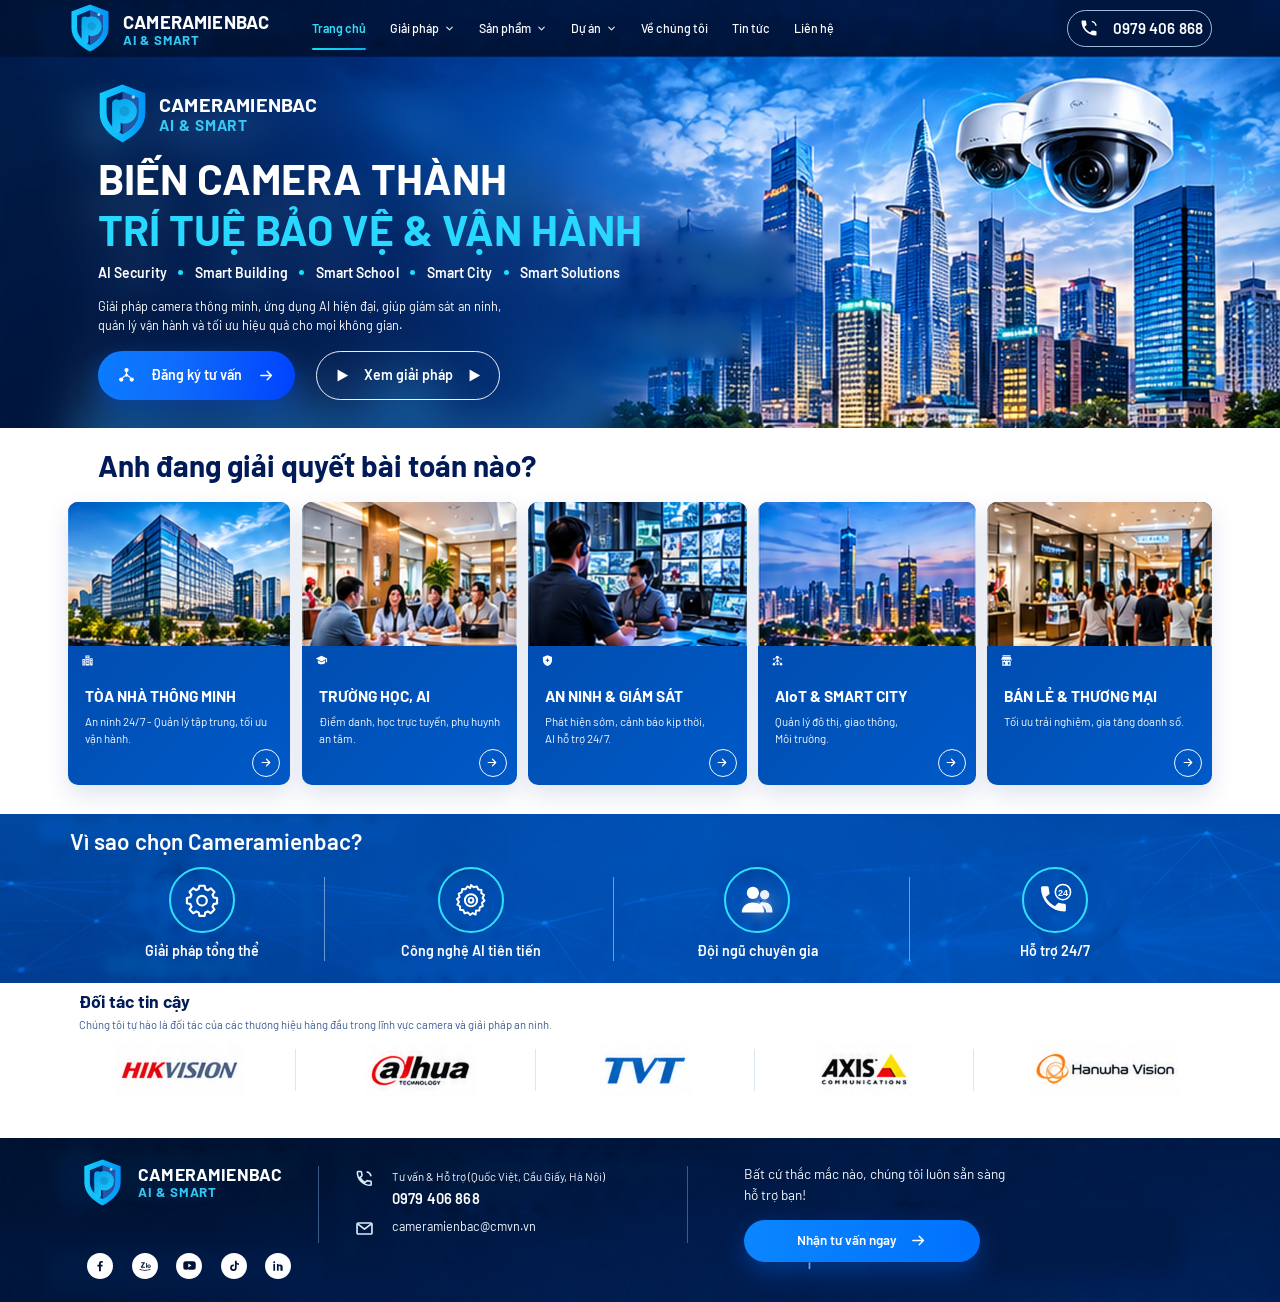
==== index.html @ 5a21b903 "init: website tinh cameramienbac + vercel cleanUrls - vercel.json: cleanUrls true, trailingSlash fal" ====
<!DOCTYPE html>
<html lang="vi">
<head>
<meta charset="utf-8">
<meta name="viewport" content="width=device-width, initial-scale=1">
<title>Cameramienbac — Biến camera thành trí tuệ bảo vệ &amp; vận hành</title>
<meta name="description" content="Giải pháp camera thông minh, ứng dụng AI hiện đại, giúp giám sát an ninh, quản lý vận hành và tối ưu hiệu quả cho mọi không gian.">
<link rel="preconnect" href="https://fonts.googleapis.com">
<link rel="preconnect" href="https://fonts.gstatic.com" crossorigin>
<link href="https://fonts.googleapis.com/css2?family=Barlow:wght@300;400;500;600;700&display=swap" rel="stylesheet">
<link rel="stylesheet" href="assets/css/style.css">
</head>
<body>

<div data-include="partials/header.html"></div>

<main>

  <!-- ===================================================== Hero ========= -->
  <section class="hero">
    <div class="container hero__inner">
      <div class="brand">
        <svg class="brand__mark" viewBox="0 0 48 58" fill="none" aria-hidden="true">
          <defs>
            <linearGradient id="bh-shell" x1="1.6" y1="29" x2="46.4" y2="29" gradientUnits="userSpaceOnUse">
              <stop stop-color="#18cbfd"/>
              <stop offset=".5" stop-color="#0ab5fb"/>
              <stop offset="1" stop-color="#0293f7"/>
            </linearGradient>
            <linearGradient id="bh-lens" x1="14" y1="14" x2="34" y2="49" gradientUnits="userSpaceOnUse">
              <stop stop-color="#07a4e8"/>
              <stop offset="1" stop-color="#20c9fe"/>
            </linearGradient>
          </defs>
          <path d="M24 .6 46.4 9v19.6c0 13-9.4 22-22.4 28.8C11 50.6 1.6 41.6 1.6 28.6V9L24 .6Z" fill="url(#bh-shell)"/>
          <path d="M24 7.6 39.6 13.9v14.7c0 9.4-6.6 16-15.6 20.8-9-4.8-15.6-11.4-15.6-20.8V13.9L24 7.6Z" fill="#00235f"/>
          <path d="M24 7.6 39.6 13.9v14.7c0 9.4-6.6 16-15.6 20.8V7.6Z" fill="#3c74ce" opacity=".62"/>
          <rect x="13.8" y="15" width="8.4" height="33.6" rx="4.2" fill="url(#bh-lens)"/>
          <circle cx="26" cy="26.8" r="12.1" fill="url(#bh-lens)"/>
          <circle cx="26" cy="26.8" r="5" fill="#0a2a66" opacity=".16"/>
          <circle cx="34.6" cy="12.8" r="1.7" fill="#bfe9ff" opacity=".85"/>
        </svg>
        <span class="brand__text">
          <span class="brand__name">CAMERAMIENBAC</span>
          <span class="brand__sub">AI &amp; SMART</span>
        </span>
      </div>

      <h1 class="hero__title">Biến camera thành<span>Trí tuệ bảo vệ &amp; vận hành</span></h1>

      <ul class="hero__tags">
        <li>AI Security</li>
        <li>Smart Building</li>
        <li>Smart School</li>
        <li>Smart City</li>
        <li>Smart Solutions</li>
      </ul>

      <p class="hero__lead">Giải pháp camera thông minh, ứng dụng AI hiện đại, giúp giám sát an ninh, quản lý vận hành và tối ưu hiệu quả cho mọi không gian.</p>

      <div class="hero__actions">
        <a class="btn btn--primary" href="lien-he.html">
          <svg width="19" height="19" viewBox="0 0 24 24" fill="currentColor" aria-hidden="true">
            <path d="M12 7.4v3.4m0 0-5.2 4M12 10.8l5.2 4" stroke="currentColor" stroke-width="1.7" fill="none" stroke-linecap="round"/>
            <circle cx="12" cy="4.4" r="3"/><circle cx="4.6" cy="17.8" r="3"/><circle cx="19.4" cy="17.8" r="3"/><circle cx="12" cy="11.6" r="2.1"/>
          </svg>
          Đăng ký tư vấn
          <svg width="17" height="17" viewBox="0 0 24 24" fill="none" stroke="currentColor" stroke-width="2" stroke-linecap="round" stroke-linejoin="round" aria-hidden="true"><path d="M4 12h15m-6-6 6 6-6 6"/></svg>
        </a>

        <a class="btn btn--ghost" href="giai-phap.html">
          <svg width="18" height="18" viewBox="0 0 24 24" fill="currentColor" aria-hidden="true"><path d="M5 3.4 20 12 5 20.6V3.4Z"/></svg>
          Xem giải pháp
          <svg width="12" height="12" viewBox="0 0 24 24" fill="currentColor" aria-hidden="true"><path d="M5 3.4 20 12 5 20.6V3.4Z"/></svg>
        </a>
      </div>
    </div>
  </section>

  <!-- ================================================== Problems ======== -->
  <section class="problems">
    <div class="container">
      <h2 class="section-title problems__title">Anh đang giải quyết bài toán nào?</h2>

      <div class="problems__grid">

        <article class="pcard">
          <div class="pcard__media"><img src="assets/images/card-1.jpg" alt="Tòa nhà văn phòng hiện đại bên sông" loading="lazy" width="561" height="432"></div>
          <div class="pcard__body">
            <svg class="pcard__icon" viewBox="0 0 24 24" fill="currentColor" fill-rule="evenodd" clip-rule="evenodd" aria-hidden="true">
              <path d="M2.6 9.4h4.5v12H2.6v-12Zm1.3 2.1v1.2h1.9v-1.2H3.9Zm0 3v1.2h1.9v-1.2H3.9Zm0 3v1.2h1.9v-1.2H3.9Z"/>
              <path d="M8.3 2.6h7.4v18.8H8.3V2.6Zm1.5 2.2v1.4h4.4V4.8H9.8Zm0 3.1v1.4h4.4V7.9H9.8Zm0 3.1v1.4h4.4V11H9.8Zm0 3.1v1.4h4.4v-1.4H9.8Zm0 3.1v1.4h4.4v-1.4H9.8Z"/>
              <path d="M16.9 7.8h4.5v13.6h-4.5V7.8Zm1.3 2.1v1.2h1.9V9.9h-1.9Zm0 3v1.2h1.9v-1.2h-1.9Zm0 3v1.2h1.9v-1.2h-1.9Z"/>
            </svg>
            <h3 class="pcard__title">TÒA NHÀ THÔNG MINH</h3>
            <p class="pcard__text">An ninh 24/7 - Quản lý tập trung, tối ưu vận hành.</p>
            <a class="pcard__go" href="toa-nha-thong-minh.html" aria-label="Xem tòa nhà thông minh">
              <svg width="13" height="13" viewBox="0 0 24 24" fill="none" stroke="currentColor" stroke-width="2.2" stroke-linecap="round" stroke-linejoin="round" aria-hidden="true"><path d="M4 12h14m-6-6 6 6-6 6"/></svg>
            </a>
          </div>
        </article>

        <article class="pcard">
          <div class="pcard__media"><img src="assets/images/card-2.jpg" alt="Không gian học tập với học viên và giảng viên" loading="lazy" width="543" height="432"></div>
          <div class="pcard__body">
            <svg class="pcard__icon" viewBox="0 0 24 24" fill="currentColor" aria-hidden="true">
              <path d="M12 3 1.6 8.4 12 13.8l8.4-4.36v5.66h1.9V8.4L12 3Z"/>
              <path d="M5.2 11.7v3.9c0 1.9 3.05 3.4 6.8 3.4s6.8-1.5 6.8-3.4v-3.9L12 15.3l-6.8-3.6Z"/>
            </svg>
            <h3 class="pcard__title">TRƯỜNG HỌC, AI</h3>
            <p class="pcard__text">Điểm danh, học trực tuyến, phụ huynh an tâm.</p>
            <a class="pcard__go" href="truong-hoc-ai.html" aria-label="Xem trường học AI">
              <svg width="13" height="13" viewBox="0 0 24 24" fill="none" stroke="currentColor" stroke-width="2.2" stroke-linecap="round" stroke-linejoin="round" aria-hidden="true"><path d="M4 12h14m-6-6 6 6-6 6"/></svg>
            </a>
          </div>
        </article>

        <article class="pcard">
          <div class="pcard__media"><img src="assets/images/card-3.jpg" alt="Nhân viên vận hành trung tâm giám sát" loading="lazy" width="552" height="432"></div>
          <div class="pcard__body">
            <svg class="pcard__icon" viewBox="0 0 24 24" fill="currentColor" aria-hidden="true">
              <path d="M12 2.2 3.6 5.6v6c0 5.1 3.6 9.6 8.4 10.7 4.8-1.1 8.4-5.6 8.4-10.7v-6L12 2.2Zm.95 5.9v2.35h2.35v1.9h-2.35v2.35h-1.9v-2.35H8.7v-1.9h2.35V8.1h1.9Z"/>
            </svg>
            <h3 class="pcard__title">AN NINH &amp; GIÁM SÁT</h3>
            <p class="pcard__text">Phát hiện sớm, cảnh báo kịp thời, AI hỗ trợ 24/7.</p>
            <a class="pcard__go" href="giai-phap.html" aria-label="Xem an ninh và giám sát">
              <svg width="13" height="13" viewBox="0 0 24 24" fill="none" stroke="currentColor" stroke-width="2.2" stroke-linecap="round" stroke-linejoin="round" aria-hidden="true"><path d="M4 12h14m-6-6 6 6-6 6"/></svg>
            </a>
          </div>
        </article>

        <article class="pcard">
          <div class="pcard__media"><img src="assets/images/card-4.jpg" alt="Đô thị hiện đại về đêm" loading="lazy" width="549" height="432"></div>
          <div class="pcard__body">
            <svg class="pcard__icon" viewBox="0 0 24 24" fill="currentColor" aria-hidden="true">
              <path d="M11.6 8.6v2.2M10.4 13.4 6.6 16.7M13.6 13.4l3.8 3.3M11.9 14.5v2.2M9.1 7.1 6.2 8.8M14.7 6.6l2.6 1.6" stroke="currentColor" stroke-width="1.15" stroke-linecap="round"/>
              <circle cx="11.7" cy="5.9" r="2.9"/>
              <circle cx="12" cy="12.2" r="2.2"/>
              <circle cx="5.5" cy="18.7" r="2.4"/>
              <circle cx="12" cy="18.7" r="2"/>
              <circle cx="18.5" cy="18.7" r="2.4"/>
              <circle cx="5.2" cy="9.5" r="1.45"/>
              <circle cx="18.7" cy="9.1" r="1.45"/>
            </svg>
            <h3 class="pcard__title">AIoT &amp; SMART CITY</h3>
            <p class="pcard__text">Quản lý đô thị, giao thông, Môi trường.</p>
            <a class="pcard__go" href="giai-phap.html" aria-label="Xem AIoT và Smart City">
              <svg width="13" height="13" viewBox="0 0 24 24" fill="none" stroke="currentColor" stroke-width="2.2" stroke-linecap="round" stroke-linejoin="round" aria-hidden="true"><path d="M4 12h14m-6-6 6 6-6 6"/></svg>
            </a>
          </div>
        </article>

        <article class="pcard">
          <div class="pcard__media"><img src="assets/images/card-5.jpg" alt="Khách hàng mua sắm trong trung tâm thương mại" loading="lazy" width="567" height="432"></div>
          <div class="pcard__body">
            <svg class="pcard__icon" viewBox="0 0 24 24" fill="currentColor" fill-rule="evenodd" clip-rule="evenodd" aria-hidden="true">
              <path d="M4.6 2.4h14.8v1.9H4.6V2.4Z"/>
              <path d="M4.4 5.1h15.2l2.2 5.3H2.2l2.2-5.3Zm.5 5.9a1.35 1.35 0 0 0 2.7 0h1.6a1.35 1.35 0 0 0 2.7 0h1.6a1.35 1.35 0 0 0 2.7 0h1.6a1.35 1.35 0 0 0 2.7 0h.7v1.3H4.2V11h.7Z"/>
              <path d="M4.3 13.1h15.4v8.5H4.3v-8.5Zm2 2v4.4h3.3v-4.4H6.3Zm8.1 0v4.4h3.3v-4.4h-3.3Z"/>
            </svg>
            <h3 class="pcard__title">BÁN LẺ &amp; THƯƠNG MẠI</h3>
            <p class="pcard__text">Tối ưu trải nghiệm, gia tăng doanh số.</p>
            <a class="pcard__go" href="giai-phap.html" aria-label="Xem bán lẻ và thương mại">
              <svg width="13" height="13" viewBox="0 0 24 24" fill="none" stroke="currentColor" stroke-width="2.2" stroke-linecap="round" stroke-linejoin="round" aria-hidden="true"><path d="M4 12h14m-6-6 6 6-6 6"/></svg>
            </a>
          </div>
        </article>

      </div>
    </div>
  </section>

  <!-- ===================================================== Why us ======= -->
  <section class="whyus">
    <div class="container whyus__inner">
      <h2 class="whyus__title">Vì sao chọn Cameramienbac?</h2>

      <div class="whyus__grid">
        <div class="whyus__item">
          <span class="whyus__ring">
            <svg viewBox="0 0 24 24" fill="none" stroke="currentColor" stroke-width="1.5" stroke-linejoin="round" aria-hidden="true">
              <path d="M10.15 1.9h3.7l.5 2.45c.63.2 1.22.45 1.77.77l2.08-1.38 2.61 2.61-1.38 2.08c.32.55.57 1.14.77 1.77l2.45.5v3.7l-2.45.5c-.2.63-.45 1.22-.77 1.77l1.38 2.08-2.61 2.61-2.08-1.38c-.55.32-1.14.57-1.77.77l-.5 2.45h-3.7l-.5-2.45a7.9 7.9 0 0 1-1.77-.77l-2.08 1.38-2.61-2.61 1.38-2.08a7.9 7.9 0 0 1-.77-1.77L1.35 14.3v-3.7l2.45-.5c.2-.63.45-1.22.77-1.77L3.19 6.25 5.8 3.64l2.08 1.38c.55-.32 1.14-.57 1.77-.77l.5-2.35Z"/>
              <circle cx="12" cy="12.45" r="3.4"/>
            </svg>
          </span>
          <span class="whyus__label">Giải pháp tổng thể</span>
        </div>

        <div class="whyus__item">
          <span class="whyus__ring">
            <svg viewBox="0 0 24 24" fill="none" stroke="currentColor" stroke-width="1.4" stroke-linejoin="round" aria-hidden="true">
              <path d="M12 1.5 13.9 3l2.25-.6.95 2.15 2.3.35-.1 2.33 1.95 1.27-1.1 2.05 1.35 1.9-1.75 1.55.6 2.25-2.15.95-.35 2.3-2.33-.1L15.25 22.3 13.2 21.2l-1.9 1.35-1.55-1.75-2.25.6-.95-2.15-2.3-.35.1-2.33L2.4 15.3l1.1-2.05L2.15 11.35 3.9 9.8l-.6-2.25 2.15-.95.35-2.3 2.33.1L9.4 2.45l2.05 1.1L12 1.5Z"/>
              <circle cx="12" cy="12.2" r="4.3"/>
              <circle cx="12" cy="12.2" r="1.7"/>
            </svg>
          </span>
          <span class="whyus__label">Công nghệ AI tiên tiến</span>
        </div>

        <div class="whyus__item">
          <span class="whyus__ring">
            <svg viewBox="0 0 24 24" fill="currentColor" aria-hidden="true">
              <circle cx="9.1" cy="7" r="4.3"/>
              <path d="M1.2 20.8c0-4.3 3.5-7.1 7.9-7.1s7.9 2.8 7.9 7.1H1.2Z"/>
              <circle cx="17.4" cy="8.3" r="3.3" opacity=".9"/>
              <path d="M14.2 14.4c1-.5 2.1-.7 3.2-.7 3.4 0 5.6 2.3 5.6 7.1h-4.5c0-2.6-1.7-4.9-4.3-6.4Z" opacity=".9"/>
            </svg>
          </span>
          <span class="whyus__label">Đội ngũ chuyên gia</span>
        </div>

        <div class="whyus__item">
          <span class="whyus__ring">
            <svg viewBox="0 0 24 24" fill="none" aria-hidden="true">
              <path d="M5.4 9.9a15.1 15.1 0 0 0 6.5 6.5l2.1-2.1a1.1 1.1 0 0 1 1.1-.26c1.1.37 2.3.56 3.5.56a1.1 1.1 0 0 1 1.1 1.1v3.3a1.1 1.1 0 0 1-1.1 1.1A16.6 16.6 0 0 1 2.1 3.4 1.1 1.1 0 0 1 3.2 2.3h3.3a1.1 1.1 0 0 1 1.1 1.1c0 1.2.2 2.4.56 3.5a1.1 1.1 0 0 1-.26 1.1l-2.5 1.9Z" fill="currentColor"/>
              <circle cx="17.6" cy="6.4" r="5.4" fill="#0150b3" stroke="currentColor" stroke-width="1.1"/>
              <text x="17.6" y="8.9" text-anchor="middle" font-family="Poppins, sans-serif" font-size="6.4" font-weight="600" fill="#fff">24</text>
            </svg>
          </span>
          <span class="whyus__label">Hỗ trợ 24/7</span>
        </div>
      </div>
    </div>
  </section>


  <!-- =================================================== Partners ======= -->
  <section class="partners">
    <div class="container partners__inner">
      <h2 class="partners__title">Đối tác tin cậy</h2>
      <p class="partners__lead">Chúng tôi tự hào là đối tác của các thương hiệu hàng đầu trong lĩnh vực camera và giải pháp an ninh.</p>

      <div class="partners__list">
        <div class="partners__item"><img src="assets/images/partner-hikvision.png" alt="Hikvision" loading="lazy"></div>
        <div class="partners__item"><img src="assets/images/partner-dahua.png" alt="Dahua Technology" loading="lazy"></div>
        <div class="partners__item"><img src="assets/images/partner-tvt.png" alt="TVT" loading="lazy"></div>
        <div class="partners__item"><img src="assets/images/partner-axis.png" alt="Axis Communications" loading="lazy"></div>
        <div class="partners__item"><img src="assets/images/partner-hanwha.png" alt="Hanwha Vision" loading="lazy"></div>
      </div>
    </div>
  </section>

</main>

<div data-include="partials/footer.html"></div>

<script src="assets/js/main.js"></script>
</body>
</html>
---- assets/css/style.css ----
/* ==========================================================================
   Cameramienbac — AI & SMART
   Static clone of assets/design/trang-chu.png
   Reference viewport: 1024px (content container = 968px)
   ========================================================================== */

/* --------------------------------------------------------------------------
   1. Tokens
   -------------------------------------------------------------------------- */
:root {
  /* Brand blues */
  --navy-950: #00102f;
  --navy-900: #001336;
  --navy-850: #001741;
  --navy-800: #001b4a;
  --blue-800: #0043a0;
  --blue-700: #0147a8;
  --blue-600: #0057c2;
  --blue-500: #0072f5;
  --blue-400: #1e8bff;
  --cyan-400: #29d8ff;
  --cyan-300: #4ae6ff;

  /* Ink */
  --ink-title: #011b58;
  --ink-body: #16356f;
  --ink-muted: #4a6491;
  --ink-invert: #ffffff;

  /* Surfaces */
  --surface: #ffffff;
  --surface-tint: #f8fbfe;

  /* Layout */
  --container: 1200px;
  --gutter: 28px;

  /* Type */
  --font-display: "Barlow", system-ui, -apple-system, "Segoe UI", sans-serif;
  --font-ui: "Barlow", system-ui, -apple-system, "Segoe UI", sans-serif;

  --radius-card: 10px;
  --radius-pill: 999px;
}

/* --------------------------------------------------------------------------
   2. Base
   -------------------------------------------------------------------------- */
*,
*::before,
*::after { box-sizing: border-box; }

html { -webkit-text-size-adjust: 100%; }

body {
  margin: 0;
  background: var(--surface);
  color: var(--ink-body);
  font-family: var(--font-ui);
  font-size: 13px;
  line-height: 1.45;
  -webkit-font-smoothing: antialiased;
  -moz-osx-font-smoothing: grayscale;
}

img { max-width: 100%; display: block; }

/* safety net: an inline icon without an explicit size never blows up */
svg { flex: none; }
svg:not([width]) { width: 1em; height: 1em; }

a { color: inherit; text-decoration: none; }

button { font: inherit; color: inherit; background: none; border: 0; cursor: pointer; }

h1, h2, h3, p, figure { margin: 0; }

ul { margin: 0; padding: 0; list-style: none; }

:focus-visible {
  outline: 2px solid var(--cyan-400);
  outline-offset: 3px;
}

.container {
  width: 100%;
  max-width: var(--container);
  margin-inline: auto;
  padding-inline: var(--gutter);
}

.sr-only {
  position: absolute;
  width: 1px; height: 1px;
  padding: 0; margin: -1px;
  overflow: hidden; clip: rect(0 0 0 0);
  white-space: nowrap; border: 0;
}

/* Display type helper */
.display {
  font-family: var(--font-display);
  font-weight: 700;
  letter-spacing: 0;
}

/* --------------------------------------------------------------------------
   3. Brand lockup (shared: header / hero / footer)
   -------------------------------------------------------------------------- */
.brand {
  display: inline-flex;
  align-items: center;
  gap: 13px;
  line-height: 1;
}

.brand__mark {
  display: block;
  width: 39px;
  height: 47px;
  flex: none;
}

.brand__text {
  display: flex;
  flex-direction: column;
  gap: 2px;
}

.brand__name {
  font-family: var(--font-display);
  font-weight: 700;
  font-size: 18.4px;
  line-height: 1;
  letter-spacing: .01em;
  color: #fff;
}

.brand__sub {
  font-family: var(--font-display);
  font-weight: 700;
  font-size: 13.2px;
  line-height: 1;
  letter-spacing: .06em;
  color: #35c8f2;
}

/* --------------------------------------------------------------------------
   4. Header
   -------------------------------------------------------------------------- */
.site-header {
  position: relative;
  z-index: 60;
  background: #001338 url("../images/header-bg.jpg") center / cover no-repeat;
}

.header__inner {
  display: flex;
  align-items: center;
  height: 56px;
  padding-left: calc(var(--gutter) + 2px);
}

.header__brand .brand__mark { width: 40px; height: 48px; }
.header__brand .brand__text { position: relative; top: 2px; }

.main-nav {
  display: flex;
  align-items: center;
  gap: 24px;
  margin-left: 43px;
}

.nav-link {
  position: relative;
  display: inline-flex;
  align-items: center;
  gap: 5px;
  padding: 20px 0 19px;
  font-size: 12.4px;
  font-weight: 500;
  color: #fdfdfe;
  white-space: nowrap;
  transition: color .18s ease;
}

.nav-link svg { flex: none; opacity: .9; }

.nav-link::after {
  content: "";
  position: absolute;
  left: 0; right: 0; bottom: 7px;
  height: 2px;
  border-radius: 2px;
  background: linear-gradient(90deg, #0fe0fb, #06b4ea);
  opacity: 0;
  transition: opacity .18s ease;
}

.nav-link:hover { color: var(--cyan-300); }

.nav-link.is-active {
  color: #35dcf7;
  font-weight: 600;
}

.nav-link.is-active::after { opacity: 1; }

.has-sub > .nav-link svg { transition: transform .2s ease; }
.has-sub:hover > .nav-link svg { transform: rotate(180deg); }

.header__phone {
  display: inline-flex;
  align-items: center;
  gap: 14px;
  flex: none;
  height: 37px;
  margin-left: auto;
  white-space: nowrap;
  padding: 0 8px 0 11px;
  border: 1.3px solid rgba(196, 228, 255, .8);
  border-radius: var(--radius-pill);
  font-size: 15.2px;
  font-weight: 600;
  letter-spacing: .01em;
  color: #fff;
  transition: background-color .2s ease, border-color .2s ease;
}

.header__phone:hover {
  background: rgba(46, 130, 224, .22);
  border-color: rgba(120, 200, 245, .9);
}

/* dropdown ------------------------------------------------------------- */
.nav-group { position: relative; }

.nav-group__menu {
  position: absolute;
  top: 100%;
  left: -14px;
  min-width: 216px;
  padding: 8px 0;
  margin: 0;
  background: #fff;
  border-radius: 8px;
  box-shadow: 0 18px 40px rgba(0, 24, 70, .22);
  opacity: 0;
  visibility: hidden;
  transform: translateY(6px);
  transition: opacity .18s ease, transform .18s ease, visibility .18s;
}

.nav-group:hover .nav-group__menu,
.nav-group:focus-within .nav-group__menu {
  opacity: 1;
  visibility: visible;
  transform: translateY(0);
}

.nav-group__menu a {
  display: block;
  padding: 9px 18px;
  font-size: 13px;
  color: var(--ink-body);
}

.nav-group__menu a:hover { background: #eef5fd; color: var(--blue-600); }

.nav-toggle { display: none; }

/* --------------------------------------------------------------------------
   5. Hero
   -------------------------------------------------------------------------- */
.hero {
  position: relative;
  min-height: 372px;
  background: #001741 url("../images/hero-bg.jpg") center top / cover no-repeat;
  overflow: hidden;
}

.hero__inner {
  position: relative;
  padding: 28px 0 0 calc(var(--gutter) + 30px);
  min-height: 372px;
}

.hero .brand__mark { width: 49px; height: 59px; }
.hero .brand__name { font-size: 19.8px; }
.hero .brand__sub  { font-size: 15.5px; }
.hero .brand { gap: 12px; }

.hero__title {
  margin-top: 5px;
  font-family: var(--font-display);
  font-weight: 700;
  font-size: 42.6px;
  line-height: 51px;
  letter-spacing: 0;
  color: #fff;
  text-transform: uppercase;
}

.hero__title span {
  display: block;
  color: var(--cyan-400);
}

.hero__tags {
  display: flex;
  align-items: center;
  gap: 11.5px;
  margin-top: 8px;
  font-size: 14px;
  font-weight: 600;
  letter-spacing: .005em;
  color: #fff;
}

.hero__tags li { display: flex; align-items: center; gap: 11.5px; }

.hero__tags li + li::before {
  content: "";
  width: 5px; height: 5px;
  border-radius: 50%;
  background: #17e0ff;
  flex: none;
}

.hero__lead {
  max-width: 412px;
  margin-top: 14px;
  font-size: 12.6px;
  font-weight: 400;
  line-height: 19px;
  color: #fff;
}

.hero__actions {
  display: flex;
  align-items: center;
  gap: 21px;
  margin-top: 15.4px;
}

/* --------------------------------------------------------------------------
   6. Buttons
   -------------------------------------------------------------------------- */
.btn {
  display: inline-flex;
  align-items: center;
  justify-content: center;
  gap: 16px;
  height: 49px;
  padding: 0 22px;
  border-radius: var(--radius-pill);
  font-size: 14.2px;
  font-weight: 600;
  white-space: nowrap;
  transition: transform .18s ease, box-shadow .18s ease, background-color .18s ease;
}

.btn svg { flex: none; width: 17px; height: 17px; }

.hero__actions .btn--primary { width: 197px; }
.hero__actions .btn--ghost   { width: 184px; gap: 13px; }

.btn--primary {
  background: linear-gradient(97deg, #0b7cff 0%, #0f6cfb 40%, #0043fe 100%);
  color: #fff;
  box-shadow: 0 8px 22px rgba(0, 78, 220, .38);
}

.btn--primary:hover { transform: translateY(-2px); box-shadow: 0 12px 28px rgba(0, 78, 220, .48); }

.btn--ghost {
  border: 1.5px solid rgba(255, 255, 255, .92);
  color: #fff;
}

.btn--ghost:hover { background: rgba(255, 255, 255, .12); }

.btn--solid {
  background: linear-gradient(97deg, #0b86ff 0%, #0070fd 100%);
  color: #fff;
  box-shadow: 0 10px 24px rgba(0, 92, 224, .42);
}

.btn--solid:hover { transform: translateY(-2px); }

/* --------------------------------------------------------------------------
   7. Problems ("Anh đang giải quyết bài toán nào?")
   -------------------------------------------------------------------------- */
.problems { padding: 21px 0 29px; background: var(--surface); }

.section-title {
  font-family: var(--font-ui);
  font-weight: 700;
  font-size: 29.6px;
  line-height: 1.1;
  letter-spacing: 0;
  color: var(--ink-title);
}

.problems__title { padding-left: 30px; }

.problems__grid {
  display: grid;
  grid-template-columns: 187fr 181fr 184fr 183fr 189fr;
  gap: 11.5px;
  margin-top: 20.4px;
}

.pcard {
  display: flex;
  flex-direction: column;
  height: 283px;
  border-radius: var(--radius-card);
  overflow: hidden;
  background: linear-gradient(134deg, #0049ad 0%, #0052b8 55%, #005ac9 100%);
  box-shadow: 0 10px 24px rgba(0, 46, 120, .13);
  transition: transform .22s ease, box-shadow .22s ease;
}

.pcard:hover {
  transform: translateY(-4px);
  box-shadow: 0 18px 34px rgba(0, 46, 120, .24);
}

.pcard__media {
  height: 144px;
  flex: none;
  overflow: hidden;
}

.pcard__media img {
  width: 100%;
  height: 100%;
  object-fit: cover;
}

.pcard__body {
  position: relative;
  flex: 1;
  padding: 42px 10px 0 17px;
  color: #fff;
}

.pcard__icon {
  position: absolute;
  left: 13px;
  top: 8px;
  width: 30px;
  height: 30px;
}

.pcard__title {
  margin-top: 0;
  font-family: var(--font-display);
  font-weight: 700;
  font-size: 15.5px;
  line-height: 1;
  letter-spacing: 0;
  white-space: nowrap;
  color: #fff;
}

.pcard__text {
  margin-top: 10px;
  font-size: 11.5px;
  font-weight: 400;
  line-height: 17px;
  color: #f2f8ff;
}

.pcard:nth-child(3) .pcard__text { width: 166px; }
.pcard:nth-child(4) .pcard__text { width: 140px; }

.pcard__go {
  position: absolute;
  right: 10px;
  bottom: 8px;
  display: inline-flex;
  align-items: center;
  justify-content: center;
  width: 28px; height: 28px;
  border: 1.4px solid rgba(255, 255, 255, .95);
  border-radius: 50%;
  color: #fff;
  transition: background-color .2s ease, transform .2s ease;
}

.pcard__go:hover { background: rgba(255, 255, 255, .18); transform: translateX(2px); }

/* --------------------------------------------------------------------------
   8. Why us
   -------------------------------------------------------------------------- */
.whyus {
  height: 169px;
  background: #0150b3 url("../images/whyus-bg.jpg") center / cover no-repeat;
}

.whyus__inner { padding-left: calc(var(--gutter) + 2px); }

.whyus__title {
  padding-top: 16.2px;
  font-size: 22.5px;
  font-weight: 600;
  line-height: 1;
  color: #fff;
}

.whyus__grid {
  display: grid;
  grid-template-columns: 22.37% 25.31% 25.83% 26.49%;
  margin-top: 14.5px;
  margin-left: -2px;
}

.whyus__item {
  display: flex;
  flex-direction: column;
  align-items: center;
  gap: 8px;
  position: relative;
}

.whyus__item + .whyus__item::before {
  content: "";
  position: absolute;
  left: 0;
  top: 10px;
  height: 84px;
  border-left: 1px solid rgba(190, 222, 250, .55);
}

.whyus__item:nth-child(1) { --nudge: 6px; }
.whyus__item:nth-child(2) { --nudge: 2px; }
.whyus__item:nth-child(3) { --nudge: -4px; }
.whyus__item:nth-child(4) { --nudge: -5px; }

.whyus__ring,
.whyus__label { position: relative; left: var(--nudge, 0); }

.whyus__ring {
  display: inline-flex;
  align-items: center;
  justify-content: center;
  width: 66px; height: 66px;
  border: 2px solid #2fe0ff;
  border-radius: 50%;
  color: #fff;
}

.whyus__ring svg { width: 34px; height: 34px; }

.whyus__label {
  font-size: 14.2px;
  font-weight: 600;
  color: #fff;
  text-align: center;
}

/* --------------------------------------------------------------------------
   9. Solution panel
   -------------------------------------------------------------------------- */
.solution { background: var(--surface); }

.solution__panel {
  position: relative;
  height: 234px;
  margin-right: max(var(--gutter), calc((100vw - var(--container)) / 2));
  overflow: hidden;
  background: #f7fafd url("../images/solution-panel.jpg") right top / auto 100% no-repeat;
}

.solution__content {
  position: relative;
  z-index: 2;
  width: 100%;
  max-width: var(--container);
  margin-inline: auto;
  padding: 34.6px var(--gutter) 0 calc(var(--gutter) + 12px);
}

.solution__title {
  font-size: 22.9px;
  font-weight: 700;
  line-height: 1;
  color: var(--ink-title);
}

.solution__text {
  max-width: 424px;
  margin-top: 17px;
  font-size: 13.4px;
  font-weight: 400;
  line-height: 21.5px;
  color: #17376f;
}

.solution__content .btn {
  width: 178px;
  height: 42px;
  margin-top: 17px;
  padding: 0;
  gap: 13px;
  font-size: 13.4px;
}

/* --------------------------------------------------------------------------
   10. Partners
   -------------------------------------------------------------------------- */
.partners { padding: 10.2px 0 47px; background: var(--surface); }

.partners__inner { padding-left: calc(var(--gutter) + 11px); }

.partners__title {
  font-size: 17.6px;
  font-weight: 700;
  line-height: 1;
  color: var(--ink-title);
}

.partners__lead {
  margin-top: 6px;
  font-size: 11.3px;
  font-weight: 400;
  color: #3f5f92;
}

.partners__list {
  display: grid;
  grid-template-columns: 182.5fr 203fr 185fr 185fr 201.5fr;
  align-items: center;
  margin-top: 16px;
}

.partners__item {
  position: relative;
  display: flex;
  align-items: center;
  justify-content: center;
  height: 42px;
}

.partners__item + .partners__item::before {
  content: "";
  position: absolute;
  left: 0;
  top: 0;
  height: 42px;
  border-left: 1px solid #dde6f1;
}

.partners__item img {
  height: auto;
  object-fit: contain;
  filter: saturate(1);
  transition: transform .2s ease;
}

.partners__item:hover img { transform: scale(1.05); }

.partners__item:nth-child(1) img { width: 128px; margin-left: -16px; }
.partners__item:nth-child(2) img { width: 111px; margin-left: 10px; }
.partners__item:nth-child(3) img { width: 92px;  }
.partners__item:nth-child(4) img { width: 97px;  }
.partners__item:nth-child(5) img { width: 149px; margin-left: 24px; }

/* --------------------------------------------------------------------------
   11. Footer
   -------------------------------------------------------------------------- */
.site-footer {
  background: #001338 url("../images/footer-bg.jpg") center / cover no-repeat;
  color: #fff;
}

.footer__inner {
  display: grid;
  grid-template-columns: 235px 369px 1fr;
  min-height: 164px;
  padding-left: calc(var(--gutter) + 15px);
}

.footer__col { position: relative; padding-top: 26px; }

.footer__col + .footer__col::before {
  content: "";
  position: absolute;
  left: 0;
  top: 28px;
  height: 77px;
  border-left: 1px solid rgba(120, 175, 225, .45);
}

.footer__col--contact { padding-left: 37px; padding-top: 28.5px; }
.footer__col--cta { padding-left: 57px; }

.site-footer .brand { gap: 16px; margin-top: -5px; }
.site-footer .brand__mark { width: 39px; height: 47px; }
.site-footer .brand__name { font-size: 17.5px; }
.site-footer .brand__sub  { font-size: 13.4px; }

.footer__social {
  display: flex;
  gap: 18.5px;
  margin-top: 42px;
  padding-left: 4px;
}

.footer__social a {
  display: inline-flex;
  align-items: center;
  justify-content: center;
  width: 26px; height: 26px;
  border-radius: 50%;
  background: #fff;
  color: #001336;
  transition: transform .2s ease, background-color .2s ease;
}

.footer__social a:hover { transform: translateY(-2px); background: var(--cyan-300); }

.footer__row {
  display: flex;
  gap: 18px;
  margin-bottom: 7.5px;
}

.footer__row svg { flex: none; margin-top: 2px; color: #dbe9fa; }

.footer__label {
  font-size: 11.5px;
  font-weight: 400;
  line-height: 1.35;
  color: #f2f7fd;
}

.footer__phone {
  display: block;
  margin-top: 2.5px;
  font-size: 14.7px;
  font-weight: 600;
  letter-spacing: .01em;
  color: #fff;
}

.footer__mail {
  font-size: 12.5px;
  font-weight: 400;
  color: #f4f9fe;
}

.footer__mail:hover { color: var(--cyan-300); }

.footer__cta-text {
  margin-top: -1.5px;
  max-width: 266px;
  font-size: 13.6px;
  font-weight: 400;
  line-height: 21px;
  color: #f4f9fe;
}

.footer__col--cta .btn {
  width: 236px;
  height: 42px;
  margin-top: 15px;
  padding: 0;
  gap: 13px;
  font-size: 13.4px;
}

/* --------------------------------------------------------------------------
   12. Responsive
   -------------------------------------------------------------------------- */
@media (max-width: 1023px) {
  .nav-toggle {
    display: inline-flex;
    align-items: center;
    justify-content: center;
    width: 40px; height: 40px;
    margin-left: auto;
    color: #fff;
  }

  .main-nav {
    position: absolute;
    top: 56px;
    left: 0;
    right: 0;
    flex-direction: column;
    align-items: stretch;
    gap: 0;
    margin: 0;
    padding: 8px 0;
    background: #00163e;
    box-shadow: 0 18px 30px rgba(0, 12, 40, .35);
    display: none;
  }

  .main-nav.is-open { display: flex; }

  .nav-link { padding: 12px 28px; }
  .nav-link::after { display: none; }

  .nav-group__menu {
    position: static;
    opacity: 1;
    visibility: visible;
    transform: none;
    background: transparent;
    box-shadow: none;
    padding: 0 0 6px;
    display: none;
  }

  .nav-group.is-open .nav-group__menu { display: block; }
  .nav-group__menu a { color: #cfe2f6; padding-left: 44px; }
  .nav-group__menu a:hover { background: rgba(255, 255, 255, .06); color: #fff; }

  .header__phone { margin-left: 12px; order: 3; flex: none; }
  .header__inner { padding-left: var(--gutter); }

  .problems__grid { grid-template-columns: repeat(3, 1fr); gap: 16px; }
  .problems__title { padding-left: 0; }

  .whyus { height: auto; padding-bottom: 28px; }
  .whyus__grid { grid-template-columns: repeat(2, 1fr); gap: 22px 0; }
  .whyus__item { --nudge: 0; }
  .whyus__item:nth-child(odd)::before { display: none; }

  .footer__inner { grid-template-columns: 1fr 1fr; gap: 24px 0; }
  .footer__col--cta { grid-column: 1 / -1; padding-left: 0; }
  .footer__col--cta::before { display: none; }

  .solution__panel {
    height: auto;
    margin-right: 0;
    padding-bottom: 24vw;
    background-position: center bottom;
    background-size: 100% auto;
  }

  .partners__inner { padding-left: 0; }

  .partners__item img { margin-left: 0 !important; max-width: 100%; }

  .pcard__text,
  .pcard:nth-child(3) .pcard__text,
  .pcard:nth-child(4) .pcard__text { width: auto; }
}

@media (max-width: 719px) {
  .header__phone {
    width: 37px;
    padding: 0;
    justify-content: center;
    gap: 0;
  }

  .header__phone-num { display: none; }

  .nav-toggle { margin-left: auto; }

  .hero__inner { padding: 24px var(--gutter) 34px; min-height: 0; }
  .hero { min-height: 0; }
  .hero__title { font-size: 30px; line-height: 36px; }
  .hero__tags { flex-wrap: wrap; gap: 8px 13px; }
  .hero__actions { flex-wrap: wrap; gap: 12px; }

  .problems__grid { grid-template-columns: 1fr; }
  .pcard { height: auto; }
  .pcard__title { white-space: normal; }
  .pcard__body { padding-bottom: 54px; }
  .pcard__text { max-width: none; }

  .whyus__grid { grid-template-columns: 1fr; }
  .whyus__item + .whyus__item::before { display: none; }

  .partners__list { grid-template-columns: repeat(2, 1fr); gap: 22px 0; }
  .partners__item:nth-child(odd)::before { display: none; }

  .footer__inner { grid-template-columns: 1fr; padding-left: var(--gutter); }
  .footer__col + .footer__col::before { display: none; }
  .footer__col--contact { padding-left: 0; }

  .solution__content { padding: 26px var(--gutter) 0; max-width: none; }
}

@media (prefers-reduced-motion: reduce) {
  *, *::before, *::after {
    animation-duration: .001ms !important;
    transition-duration: .001ms !important;
  }
}

/* ==========================================================================
   13. Inner pages (Giải pháp / Sản phẩm)
   ========================================================================== */

/* --- page hero ---------------------------------------------------------- */
.phero {
  position: relative;
  background: #001741 center / cover no-repeat;
  color: #fff;
}

.phero--bld { background-image: url("../images/sol-bld-hero.jpg"); }
.phero--edu { background-image: url("../images/sol-edu-hero.jpg"); }
.phero--all { background-image: url("../images/sol-all-hero.jpg"); }
.phero--prd { background-image: url("../images/prd-hero.jpg"); }

.phero::before {
  content: "";
  position: absolute;
  inset: 0;
  background: linear-gradient(90deg, rgba(0,14,44,.94) 0%, rgba(0,16,50,.86) 36%, rgba(0,18,56,.35) 62%, rgba(0,20,60,0) 82%);
}

.phero__inner {
  position: relative;
  padding: 40px 0 44px;
}

.phero__inner > * { max-width: 760px; }

.phero__eyebrow {
  font-size: 14px;
  font-weight: 500;
  color: #8fd4ff;
}

.phero__eyebrow strong { color: #fff; font-weight: 700; }

.phero__title {
  margin-top: 12px;
  font-size: 40px;
  font-weight: 700;
  line-height: 1.12;
  text-transform: uppercase;
  color: #fff;
}

.phero__title span {
  display: block;
  margin-top: 4px;
  font-size: 30px;
  text-transform: none;
  color: var(--cyan-400);
}

.phero__lead {
  max-width: 520px;
  margin-top: 16px;
  font-size: 14px;
  line-height: 22px;
  color: #dceaf8;
}

.phero__badges {
  display: flex;
  flex-wrap: wrap;
  gap: 10px 26px;
  margin-top: 24px;
}

.phero__badge {
  display: flex;
  align-items: center;
  gap: 10px;
  font-size: 12.5px;
  line-height: 1.3;
  font-weight: 500;
  color: #eaf4ff;
}

.phero__badge i {
  display: inline-flex;
  align-items: center;
  justify-content: center;
  width: 32px; height: 32px;
  flex: none;
  border: 1.5px solid rgba(86, 196, 255, .8);
  border-radius: 50%;
  color: #6fd0ff;
}

.phero__badge svg { width: 16px; height: 16px; }

/* --- generic section ---------------------------------------------------- */
.psec { padding: 38px 0 6px; background: var(--surface); }
.psec--tint { background: var(--surface-tint); padding-bottom: 38px; }
.psec--last { padding-bottom: 44px; }

.psec__head { margin-bottom: 20px; }

.psec__title {
  font-size: 26px;
  font-weight: 700;
  line-height: 1.2;
  color: var(--ink-title);
}

.psec__lead {
  margin-top: 8px;
  font-size: 13px;
  line-height: 20px;
  color: #40608f;
}

/* --- grids -------------------------------------------------------------- */
.grid { display: grid; gap: 16px; }
.grid--2 { grid-template-columns: repeat(2, 1fr); }
.grid--3 { grid-template-columns: repeat(3, 1fr); }
.grid--4 { grid-template-columns: repeat(4, 1fr); }
.grid--5 { grid-template-columns: repeat(5, 1fr); }
.grid--6 { grid-template-columns: repeat(6, 1fr); gap: 12px; }

/* --- feature card (icon + title + text) --------------------------------- */
.fcard {
  padding: 22px 18px 20px;
  text-align: center;
  background: #f4f8fd;
  border: 1px solid #e4edf8;
  border-radius: 10px;
  transition: transform .2s ease, box-shadow .2s ease;
}

.fcard:hover { transform: translateY(-3px); box-shadow: 0 14px 28px rgba(0, 46, 120, .12); }

.fcard__icon {
  display: inline-flex;
  align-items: center;
  justify-content: center;
  width: 44px; height: 44px;
  color: var(--blue-600);
}

.fcard__icon svg { width: 36px; height: 36px; }

.fcard__title {
  margin-top: 10px;
  font-size: 15px;
  font-weight: 700;
  color: var(--ink-title);
}

.fcard__text {
  margin-top: 8px;
  font-size: 12.5px;
  line-height: 19px;
  color: #4b6a97;
}

/* --- media card (image + title + checklist + link) ---------------------- */
.mcard {
  display: flex;
  flex-direction: column;
  overflow: hidden;
  background: #fff;
  border: 1px solid #e3ecf7;
  border-radius: 10px;
  transition: transform .2s ease, box-shadow .2s ease;
}

.mcard:hover { transform: translateY(-3px); box-shadow: 0 16px 30px rgba(0, 46, 120, .14); }

.mcard__media { aspect-ratio: 16 / 9; overflow: hidden; background: #dce7f4; }
.mcard__media img { width: 100%; height: 100%; object-fit: cover; }

.mcard__body { flex: 1; padding: 14px 16px 18px; }

.mcard__badge {
  display: inline-flex;
  align-items: center;
  justify-content: center;
  width: 32px; height: 32px;
  margin: -30px 0 6px;
  position: relative;
  background: linear-gradient(135deg, #0a7cf5, #0046ad);
  border-radius: 50%;
  color: #fff;
  box-shadow: 0 6px 14px rgba(0, 60, 160, .35);
}

.mcard__badge svg { width: 17px; height: 17px; }

.mcard__title {
  font-size: 14.5px;
  font-weight: 700;
  color: var(--ink-title);
}

.mcard__list { margin-top: 10px; }

.mcard__list li {
  position: relative;
  padding-left: 20px;
  margin-bottom: 6px;
  font-size: 12.5px;
  line-height: 18px;
  color: #40608f;
}

.mcard__list li::before {
  content: "";
  position: absolute;
  left: 0; top: 4px;
  width: 12px; height: 12px;
  border: 1.4px solid var(--blue-500);
  border-radius: 3px;
  background:
    linear-gradient(45deg, transparent 44%, var(--blue-500) 44%, var(--blue-500) 56%, transparent 56%) center / 8px 8px no-repeat;
}

.link-more {
  display: inline-flex;
  align-items: center;
  gap: 8px;
  margin-top: 12px;
  font-size: 12.5px;
  font-weight: 600;
  color: var(--blue-600);
}

.link-more i {
  display: inline-flex;
  align-items: center;
  justify-content: center;
  width: 22px; height: 22px;
  background: var(--blue-600);
  border-radius: 50%;
  color: #fff;
  transition: transform .2s ease;
}

.link-more i svg { width: 12px; height: 12px; }
.link-more:hover { text-decoration: underline; }
.link-more:hover i { transform: translateX(2px); }

/* --- overlay tile (image + caption bar) --------------------------------- */
.tile {
  display: block;
  overflow: hidden;
  border-radius: 8px;
  background: #0a49ad;
  transition: transform .2s ease, box-shadow .2s ease;
}

.tile:hover { transform: translateY(-3px); box-shadow: 0 14px 26px rgba(0, 46, 120, .2); }

.tile__media { display: block; aspect-ratio: 16 / 9; overflow: hidden; }
.tile__media img { width: 100%; height: 100%; object-fit: cover; }

.tile__cap { display: block; padding: 9px 12px 11px; color: #fff; }
.tile__cap b { display: block; font-size: 13px; font-weight: 700; }
.tile__cap span { display: block; margin-top: 3px; font-size: 11.5px; line-height: 16px; color: #d8e9ff; }

/* --- project / field card ------------------------------------------------ */
.pj {
  overflow: hidden;
  background: #fff;
  border: 1px solid #e3ecf7;
  border-radius: 8px;
  transition: transform .2s ease, box-shadow .2s ease;
}

.pj:hover { transform: translateY(-3px); box-shadow: 0 14px 26px rgba(0, 46, 120, .14); }
.pj__media { aspect-ratio: 16 / 10; overflow: hidden; background: #dce7f4; }
.pj__media img { width: 100%; height: 100%; object-fit: cover; }
.pj__body { padding: 10px 12px 12px; }
.pj__title { font-size: 12.5px; font-weight: 600; color: var(--ink-title); }

.pj__meta {
  display: flex;
  align-items: center;
  gap: 5px;
  margin-top: 6px;
  font-size: 11.5px;
  color: #5c7aa6;
}

.pj__meta svg { width: 12px; height: 12px; flex: none; color: var(--blue-500); }

/* --- CTA band ------------------------------------------------------------ */
.cta-band {
  position: relative;
  overflow: hidden;
  background: #00194a url("../images/whyus-bg.jpg") center / cover no-repeat;
  color: #fff;
}

.cta-band::before {
  content: "";
  position: absolute;
  inset: 0;
  background: linear-gradient(90deg, rgba(0,16,48,.94) 0%, rgba(0,22,62,.86) 55%, rgba(0,26,74,.7) 100%);
}

.cta-band__inner {
  position: relative;
  display: flex;
  align-items: center;
  gap: 34px;
  padding: 26px 0 28px;
  flex-wrap: wrap;
}

.cta-band .brand { flex: none; }
.cta-band__body { flex: 1 1 340px; }

.cta-band__title {
  font-size: 22px;
  font-weight: 700;
  line-height: 1.2;
  text-transform: uppercase;
  color: #fff;
}

.cta-band__title em { font-style: normal; color: var(--cyan-400); }

.cta-band__text { margin-top: 7px; font-size: 13px; color: #d9e8f8; }

.cta-band__points {
  display: flex;
  flex-wrap: wrap;
  gap: 8px 22px;
  margin-top: 14px;
}

.cta-band__points li {
  display: flex;
  align-items: center;
  gap: 8px;
  font-size: 12px;
  color: #e6f1fc;
}

.cta-band__points i {
  display: inline-flex;
  align-items: center;
  justify-content: center;
  width: 26px; height: 26px;
  flex: none;
  border: 1.3px solid rgba(100, 200, 255, .7);
  border-radius: 50%;
  color: #7fd6ff;
}

.cta-band__points svg { width: 13px; height: 13px; }
.cta-band .btn { flex: none; width: auto; height: 42px; padding: 0 22px; font-size: 13px; gap: 10px; }

/* --- split panel (dark card with photo) ---------------------------------- */
.split {
  display: grid;
  grid-template-columns: 1.05fr 1fr;
  gap: 18px;
  align-items: stretch;
}

.split__panel {
  position: relative;
  overflow: hidden;
  padding: 26px 24px 28px;
  border-radius: 12px;
  background: #062350 url("../images/edu-path.jpg") right center / cover no-repeat;
  color: #fff;
}

.split__panel::before {
  content: "";
  position: absolute;
  inset: 0;
  background: linear-gradient(95deg, rgba(3,20,54,.95) 0%, rgba(4,26,66,.82) 52%, rgba(6,32,78,.55) 100%);
}

.split__panel > * { position: relative; }

.split__title { font-size: 22px; font-weight: 700; line-height: 1.2; }
.split__text { max-width: 330px; margin-top: 10px; font-size: 12.5px; line-height: 20px; color: #cfe2f7; }

.steps {
  display: flex;
  align-items: flex-start;
  gap: 10px;
  margin-top: 22px;
  flex-wrap: wrap;
}

.steps li { width: 82px; text-align: center; font-size: 11.5px; line-height: 15px; color: #dceaf8; }

.steps li i {
  display: flex;
  align-items: center;
  justify-content: center;
  width: 42px; height: 42px;
  margin: 0 auto 8px;
  border: 1.4px solid rgba(94, 198, 255, .75);
  border-radius: 10px;
  color: #7fd6ff;
}

.steps li i svg { width: 20px; height: 20px; }
.steps .steps__plus { width: 12px; align-self: center; color: #6fb6ea; font-size: 15px; }

.split__side { background: var(--surface-tint); border-radius: 12px; padding: 22px 20px; }

/* --- course card --------------------------------------------------------- */
.course {
  display: flex;
  gap: 12px;
  padding: 13px 14px;
  background: #fff;
  border: 1px solid #e3ecf7;
  border-radius: 10px;
  transition: box-shadow .2s ease, transform .2s ease;
}

.course:hover { transform: translateY(-2px); box-shadow: 0 12px 24px rgba(0,46,120,.12); }

.course__icon {
  display: inline-flex;
  align-items: center;
  justify-content: center;
  width: 36px; height: 36px;
  flex: none;
  background: #e8f2ff;
  border-radius: 9px;
  color: var(--blue-600);
}

.course__icon svg { width: 20px; height: 20px; }
.course__title { font-size: 13px; font-weight: 700; color: var(--ink-title); }

.tagrow { display: flex; gap: 6px; margin-top: 6px; flex-wrap: wrap; }

.tag {
  padding: 2px 8px;
  font-size: 10.5px;
  font-weight: 500;
  border-radius: 999px;
  background: #e8f2ff;
  color: #1a5fbd;
}

.tag--warn { background: #fff0dd; color: #a35b0b; }
.course__text { margin-top: 8px; font-size: 11.5px; line-height: 17px; color: #4b6a97; }

/* --- quote card ---------------------------------------------------------- */
.quote {
  padding: 16px 16px 14px;
  background: #fff;
  border: 1px solid #e3ecf7;
  border-radius: 10px;
}

.quote__mark { font-size: 20px; line-height: 1; color: var(--blue-500); }
.quote__text { margin-top: 6px; font-size: 12px; line-height: 18px; color: #35527f; }

.quote__by { display: flex; align-items: center; gap: 10px; margin-top: 12px; }
.quote__by img { width: 40px; height: 40px; border-radius: 8px; object-fit: cover; flex: none; }
.quote__by b { display: block; font-size: 12px; color: var(--ink-title); }
.quote__by span { display: block; font-size: 11px; color: #5c7aa6; }

/* --- product band -------------------------------------------------------- */
.pband {
  position: relative;
  overflow: hidden;
  border-radius: 12px;
  background: linear-gradient(105deg, #013a8e 0%, #0150b6 48%, #0160cf 100%);
  color: #fff;
}

.pband__inner {
  position: relative;
  display: grid;
  grid-template-columns: 1.15fr .85fr;
  gap: 20px;
  align-items: center;
  padding: 24px 26px;
}

.pband__title { font-size: 22px; font-weight: 700; }
.pband__text { max-width: 420px; margin-top: 8px; font-size: 12.5px; line-height: 19px; color: #d5e7fb; }

.pband__logos { display: flex; flex-wrap: wrap; gap: 10px; margin-top: 16px; }

.pband__logos span {
  display: inline-flex;
  align-items: center;
  justify-content: center;
  height: 40px;
  padding: 0 14px;
  background: #fff;
  border-radius: 7px;
}

.pband__logos img { height: 20px; width: auto; }
.pband__art { position: relative; }
.pband__art img { width: 100%; border-radius: 10px; }
.pband__inner .btn { margin-top: 14px; }

/* --- numbered heading ---------------------------------------------------- */
.psec__title em {
  font-style: normal;
  margin-right: 6px;
  color: var(--blue-600);
}

/* --- device card --------------------------------------------------------- */
.dcard {
  padding: 12px 12px 14px;
  background: #fff;
  border: 1px solid #e3ecf7;
  border-radius: 10px;
  text-align: center;
  transition: transform .2s ease, box-shadow .2s ease;
}

.dcard:hover { transform: translateY(-3px); box-shadow: 0 14px 26px rgba(0,46,120,.12); }
.dcard__media { height: 68px; display: flex; align-items: center; justify-content: center; }
.dcard__media img { max-height: 100%; width: auto; }
.dcard__title { margin-top: 8px; font-size: 12.5px; font-weight: 700; color: var(--blue-600); }
.dcard__text { margin-top: 5px; font-size: 11px; line-height: 16px; color: #5c7aa6; }

/* --- software card ------------------------------------------------------- */
.scard {
  display: flex;
  align-items: center;
  gap: 14px;
  padding: 14px;
  background: #fff;
  border: 1px solid #e3ecf7;
  border-radius: 10px;
}

.scard__media { width: 82px; flex: none; }
.scard__media img { width: 100%; border-radius: 6px; }
.scard b { display: block; font-size: 13px; color: var(--ink-title); }
.scard span { display: block; margin-top: 4px; font-size: 11.5px; color: #5c7aa6; }

.scard__meta {
  display: flex;
  align-items: center;
  gap: 6px;
  margin-top: 8px;
  font-size: 11px;
  color: #40608f;
}

.scard__meta svg { width: 13px; height: 13px; color: var(--blue-600); }

/* --- breadcrumb ---------------------------------------------------------- */
.crumb { padding: 12px 0 0; font-size: 12px; color: #5c7aa6; }
.crumb a:hover { color: var(--blue-600); text-decoration: underline; }
.crumb span { margin: 0 6px; color: #9db4d0; }

/* --- inner-page responsive ----------------------------------------------- */
@media (max-width: 1023px) {
  .grid--5, .grid--6 { grid-template-columns: repeat(3, 1fr); }
  .grid--4 { grid-template-columns: repeat(2, 1fr); }
  .split { grid-template-columns: 1fr; }
  .pband__inner { grid-template-columns: 1fr; }
  .phero__title { font-size: 32px; }
  .phero__title span { font-size: 24px; }
}

@media (max-width: 719px) {
  .grid--2, .grid--3, .grid--4, .grid--5, .grid--6 { grid-template-columns: 1fr; }
  .phero__inner { padding: 28px 0 32px; }
  .phero__title { font-size: 26px; }
  .phero__title span { font-size: 19px; }
  .psec__title { font-size: 21px; }
  .cta-band__inner { gap: 20px; }
  .cta-band .btn { width: 100%; }
}

/* inline icon sizing inside generated components */
.link-more i svg,
.mcard__badge svg,
.course__icon svg,
.phero__badge svg,
.cta-band__points svg,
.steps li i svg,
.scard__meta svg,
.pj__meta svg { flex: none; }

.mcard__title span svg { width: 18px; height: 18px; }

@media (max-width: 719px) {
  .steps { justify-content: flex-start; gap: 14px; }
  .steps .steps__plus { display: none; }
  .split__panel { background-position: right bottom; }
  .scard { flex-direction: column; text-align: center; }
  .scard__media { width: 120px; }
  .scard__meta { justify-content: center; }
}

/* ==========================================================================
   14. Dự án / Liên hệ / Giới thiệu / Tin tức
   ========================================================================== */
.phero--prj { background-image: url("../images/prj-hero.jpg"); }
.phero--ct  { background-image: url("../images/ct-hero.jpg"); }

/* --- layout with sidebar ------------------------------------------------- */
.with-aside {
  display: grid;
  grid-template-columns: 218px 1fr;
  gap: 22px;
  align-items: start;
}

.aside-card {
  padding: 16px 16px 18px;
  background: #fff;
  border: 1px solid #e3ecf7;
  border-radius: 10px;
}

.aside-card + .aside-card { margin-top: 16px; }

.aside-card__head {
  display: flex;
  align-items: center;
  gap: 9px;
  margin-bottom: 14px;
  font-size: 14px;
  font-weight: 700;
  text-transform: uppercase;
  color: var(--ink-title);
}

.aside-card__head svg { width: 20px; height: 20px; color: var(--blue-600); }

.aside-card h4 {
  margin: 0 0 9px;
  font-size: 12.5px;
  font-weight: 600;
  color: var(--ink-title);
}

.aside-card h4 + .field { margin-top: -2px; }
.aside-card .field + h4 { margin-top: 16px; }

.check {
  display: flex;
  align-items: center;
  gap: 9px;
  padding: 5px 0;
  font-size: 12.5px;
  color: #40608f;
  cursor: pointer;
}

.check input { position: absolute; opacity: 0; pointer-events: none; }

.check i {
  display: inline-flex;
  align-items: center;
  justify-content: center;
  width: 16px; height: 16px;
  flex: none;
  border: 1.4px solid #bcd0e8;
  border-radius: 4px;
  background: #fff;
  color: transparent;
  transition: background-color .15s ease, border-color .15s ease, color .15s ease;
}

.check i svg { width: 11px; height: 11px; }
.check input:checked + i { background: var(--blue-600); border-color: var(--blue-600); color: #fff; }
.check input:focus-visible + i { outline: 2px solid var(--cyan-400); outline-offset: 2px; }
.check:hover { color: var(--blue-600); }

.field { position: relative; margin-bottom: 12px; }

.field select,
.field input,
.field textarea {
  width: 100%;
  font: inherit;
  font-size: 12.5px;
  color: var(--ink-title);
  background: #fff;
  border: 1px solid #d8e4f2;
  border-radius: 7px;
  padding: 9px 11px;
}

.field select { appearance: none; padding-right: 30px; background-image: none; }

.field--select::after {
  content: "";
  position: absolute;
  right: 12px; top: 50%;
  width: 7px; height: 7px;
  margin-top: -5px;
  border-right: 1.6px solid #6d8bb4;
  border-bottom: 1.6px solid #6d8bb4;
  transform: rotate(45deg);
  pointer-events: none;
}

.field input:focus,
.field select:focus,
.field textarea:focus { outline: none; border-color: var(--blue-500); box-shadow: 0 0 0 3px rgba(11,124,255,.14); }

.aside-card .btn { width: 100%; height: 38px; font-size: 13px; margin-top: 4px; }

/* --- section header with side link --------------------------------------- */
.psec__head--row {
  display: flex;
  align-items: flex-end;
  justify-content: space-between;
  gap: 16px;
}

.psec__head--row .psec__title { display: flex; align-items: center; gap: 9px; }
.psec__head--row .psec__title svg { width: 22px; height: 22px; color: #f5a623; }

/* --- project card -------------------------------------------------------- */
.prj {
  display: flex;
  flex-direction: column;
  overflow: hidden;
  background: #fff;
  border: 1px solid #e3ecf7;
  border-radius: 10px;
  transition: transform .2s ease, box-shadow .2s ease;
}

.prj:hover { transform: translateY(-3px); box-shadow: 0 16px 30px rgba(0,46,120,.14); }

.prj__media { position: relative; aspect-ratio: 16 / 9; overflow: hidden; background: #dce7f4; }
.prj__media img { width: 100%; height: 100%; object-fit: cover; }

.prj__tag {
  position: absolute;
  left: 10px; bottom: 10px;
  display: inline-flex;
  align-items: center;
  gap: 7px;
  height: 26px;
  padding: 0 11px;
  border-radius: 999px;
  background: rgba(2, 26, 66, .82);
  font-size: 11.5px;
  font-weight: 500;
  color: #fff;
}

.prj__tag svg { width: 13px; height: 13px; }

.prj__body { flex: 1; display: flex; flex-direction: column; padding: 13px 14px 15px; }
.prj__title { font-size: 13.5px; font-weight: 700; color: var(--ink-title); }

.prj__loc {
  display: flex;
  align-items: center;
  gap: 5px;
  margin-top: 6px;
  font-size: 11.5px;
  color: #5c7aa6;
}

.prj__loc svg { width: 12px; height: 12px; flex: none; color: var(--blue-500); }
.prj__text { margin-top: 9px; font-size: 12px; line-height: 18px; color: #4b6a97; }

.prj__stats {
  display: flex;
  gap: 6px;
  margin: 12px 0 12px;
  padding-top: 12px;
  border-top: 1px solid #edf3fa;
}

.prj__stats li {
  flex: 1;
  display: flex;
  align-items: center;
  gap: 6px;
  font-size: 10px;
  line-height: 13px;
  color: #40608f;
  white-space: nowrap;
}

.prj__stats i {
  display: inline-flex;
  align-items: center;
  justify-content: center;
  width: 22px; height: 22px;
  flex: none;
  background: #e8f2ff;
  border-radius: 6px;
  color: var(--blue-600);
}

.prj__stats svg { width: 12px; height: 12px; }
.prj__stats b { display: block; font-weight: 600; color: var(--ink-title); }

.prj__body .btn {
  width: 100%;
  height: 34px;
  margin-top: auto;
  font-size: 12.5px;
  background: #f1f7ff;
  border: 1px solid #d5e5f8;
  color: var(--blue-600);
  box-shadow: none;
}

.prj__body .btn:hover { background: var(--blue-600); border-color: var(--blue-600); color: #fff; transform: none; }

/* --- promo card in sidebar ----------------------------------------------- */
.promo {
  position: relative;
  overflow: hidden;
  padding: 18px 16px 20px;
  border-radius: 10px;
  background: linear-gradient(150deg, #02205a 0%, #01337f 60%, #0148a8 100%);
  color: #fff;
}

.promo h3 { font-size: 16px; font-weight: 700; line-height: 1.25; text-transform: uppercase; }
.promo p { margin-top: 8px; font-size: 12px; line-height: 18px; color: #d3e5fa; }
.promo .btn { width: auto; height: 34px; padding: 0 16px; margin-top: 14px; font-size: 12.5px; }

/* --- stats band ---------------------------------------------------------- */
.stats-band {
  position: relative;
  overflow: hidden;
  background: #01255f url("../images/whyus-bg.jpg") center / cover no-repeat;
  color: #fff;
}

.stats-band::before {
  content: "";
  position: absolute; inset: 0;
  background: linear-gradient(90deg, rgba(0,22,64,.93), rgba(0,34,88,.82));
}

.stats-band__inner {
  position: relative;
  display: flex;
  align-items: center;
  gap: 26px;
  flex-wrap: wrap;
  padding: 22px 0 24px;
}

.stats-band__lead { display: flex; align-items: center; gap: 14px; flex: 1 1 280px; }
.stats-band__lead > i { display: inline-flex; color: #6fd0ff; }
.stats-band__lead > i svg { width: 38px; height: 38px; }
.stats-band__lead h2 { font-size: 19px; font-weight: 700; text-transform: uppercase; }
.stats-band__lead p { margin-top: 4px; font-size: 12.5px; color: #cfe2f7; }

.stats-band__list { display: flex; gap: 24px; flex-wrap: wrap; }
.stats-band__list li { display: flex; align-items: center; gap: 10px; }

.stats-band__list i {
  display: inline-flex;
  align-items: center;
  justify-content: center;
  width: 34px; height: 34px;
  flex: none;
  border: 1.4px solid rgba(110, 200, 255, .65);
  border-radius: 50%;
  color: #7fd6ff;
}

.stats-band__list svg { width: 16px; height: 16px; }
.stats-band__list b { display: block; font-size: 20px; font-weight: 700; line-height: 1.1; }
.stats-band__list span { display: block; font-size: 11.5px; color: #cfe2f7; }
.stats-band .btn { flex: none; width: auto; height: 40px; padding: 0 22px; font-size: 13px; }

/* --- contact page -------------------------------------------------------- */
.contact-grid { display: grid; grid-template-columns: 1fr 1.08fr; gap: 20px; align-items: start; }

.panel {
  padding: 22px 22px 24px;
  background: #fff;
  border: 1px solid #e3ecf7;
  border-radius: 12px;
}

.panel--tint { background: #f6fafe; }

.panel__head { display: flex; align-items: center; gap: 13px; margin-bottom: 18px; }

.panel__head > i {
  display: inline-flex;
  align-items: center;
  justify-content: center;
  width: 44px; height: 44px;
  flex: none;
  border-radius: 50%;
  background: linear-gradient(140deg, #0a7cf5, #0046ad);
  color: #fff;
}

.panel__head > i svg { width: 21px; height: 21px; }
.panel__head h2 { font-size: 20px; font-weight: 700; text-transform: uppercase; color: var(--ink-title); }
.panel__head p { margin-top: 3px; font-size: 12.5px; color: #4b6a97; }

.clist li { display: flex; align-items: flex-start; gap: 13px; padding: 9px 0; }

.clist i {
  display: inline-flex;
  align-items: center;
  justify-content: center;
  width: 38px; height: 38px;
  flex: none;
  border-radius: 50%;
  background: linear-gradient(140deg, #0a7cf5, #0046ad);
  color: #fff;
}

.clist svg { width: 17px; height: 17px; }
.clist b { display: block; font-size: 14px; font-weight: 700; color: var(--ink-title); }
.clist span { display: block; margin-top: 2px; font-size: 12px; color: #5c7aa6; }
.clist a:hover b { color: var(--blue-600); }

.hr { height: 1px; margin: 16px 0; background: #e6eef8; border: 0; }

.social-row { display: flex; gap: 16px; margin-top: 4px; }
.social-row li { display: flex; flex-direction: column; align-items: center; text-align: center; font-size: 11px; color: #5c7aa6; }

.social-row a {
  display: inline-flex;
  align-items: center;
  justify-content: center;
  width: 40px; height: 40px;
  margin-bottom: 6px;
  border-radius: 50%;
  background: linear-gradient(140deg, #1877f2, #0b4fc0);
  color: #fff;
  transition: transform .2s ease;
}

.social-row li:nth-child(2) a { background: linear-gradient(140deg, #ff3b30, #c62828); }
.social-row li:nth-child(3) a { background: linear-gradient(140deg, #0a84ff, #0044a8); }
.social-row li:nth-child(4) a { background: linear-gradient(140deg, #0a66c2, #063f7a); }
.social-row a:hover { transform: translateY(-2px); }
.social-row svg { width: 18px; height: 18px; }

.map { margin-top: 18px; border-radius: 10px; overflow: hidden; border: 1px solid #e3ecf7; }
.map img { width: 100%; display: block; }

.form-grid { display: grid; gap: 0; }

.field--icon input,
.field--icon textarea,
.field--icon select { padding: 22px 11px 9px 40px; }

.field--icon > i {
  position: absolute;
  left: 13px; top: 15px;
  color: var(--blue-600);
  pointer-events: none;
}

.field--icon > i svg { width: 16px; height: 16px; }

.field__label {
  position: absolute;
  left: 40px; top: 8px;
  font-size: 11.5px;
  font-weight: 600;
  color: var(--ink-title);
  pointer-events: none;
}

.field__label span { color: #e0332f; }
.field textarea { min-height: 116px; resize: vertical; }
.form-note { display: flex; align-items: center; justify-content: center; gap: 8px; margin-top: 12px; font-size: 12px; color: #4b6a97; }
.form-note svg { width: 16px; height: 16px; color: var(--blue-600); }
.panel .btn--solid { width: 100%; height: 46px; font-size: 15px; margin-top: 4px; }

/* --- slogan band --------------------------------------------------------- */
.slogan {
  position: relative;
  overflow: hidden;
  border-radius: 12px;
  background: #02234f url("../images/whyus-bg.jpg") center / cover no-repeat;
  color: #fff;
}

.slogan::before {
  content: "";
  position: absolute; inset: 0;
  background: linear-gradient(90deg, rgba(1,20,52,.95), rgba(2,34,86,.78));
}

.slogan__inner {
  position: relative;
  display: flex;
  align-items: center;
  gap: 30px;
  padding: 22px 26px;
  flex-wrap: wrap;
}

.slogan__inner .brand { flex: none; }
.slogan__body { flex: 1 1 320px; }
.slogan__title { font-size: 21px; font-weight: 600; font-style: italic; }
.slogan__points { display: flex; flex-wrap: wrap; gap: 8px 24px; margin-top: 12px; }
.slogan__points li { display: flex; align-items: center; gap: 8px; font-size: 12.5px; color: #dceaf8; }
.slogan__points svg { width: 18px; height: 18px; color: #7fd6ff; }

/* --- about page ---------------------------------------------------------- */
.stat-grid { display: grid; grid-template-columns: repeat(4, 1fr); gap: 16px; }

.stat {
  padding: 20px 16px;
  text-align: center;
  background: #f4f8fd;
  border: 1px solid #e4edf8;
  border-radius: 10px;
}

.stat b { display: block; font-size: 30px; font-weight: 700; line-height: 1; color: var(--blue-600); }
.stat span { display: block; margin-top: 7px; font-size: 12.5px; color: #4b6a97; }

.timeline { position: relative; padding-left: 22px; }
.timeline::before { content: ""; position: absolute; left: 5px; top: 6px; bottom: 6px; width: 2px; background: #d7e6f7; }
.timeline li { position: relative; padding-bottom: 18px; }
.timeline li::before { content: ""; position: absolute; left: -21px; top: 4px; width: 12px; height: 12px; border-radius: 50%; background: var(--blue-600); box-shadow: 0 0 0 3px #dbeafe; }
.timeline b { display: block; font-size: 14px; color: var(--ink-title); }
.timeline p { margin-top: 4px; font-size: 12.5px; line-height: 19px; color: #4b6a97; }

.person { text-align: center; }
.person__avatar {
  width: 88px; height: 88px;
  margin: 0 auto 10px;
  border-radius: 50%;
  display: flex; align-items: center; justify-content: center;
  background: linear-gradient(140deg, #d9ecff, #eaf4ff);
  color: var(--blue-600);
}
.person__avatar svg { width: 40px; height: 40px; }
.person b { display: block; font-size: 13.5px; color: var(--ink-title); }
.person span { display: block; margin-top: 3px; font-size: 12px; color: #5c7aa6; }

/* --- news ---------------------------------------------------------------- */
.news {
  display: flex;
  flex-direction: column;
  overflow: hidden;
  background: #fff;
  border: 1px solid #e3ecf7;
  border-radius: 10px;
  transition: transform .2s ease, box-shadow .2s ease;
}

.news:hover { transform: translateY(-3px); box-shadow: 0 16px 30px rgba(0,46,120,.14); }
.news__media { aspect-ratio: 16 / 9; overflow: hidden; background: #dce7f4; }
.news__media img { width: 100%; height: 100%; object-fit: cover; }
.news__body { flex: 1; display: flex; flex-direction: column; padding: 13px 15px 16px; }

.news__meta { display: flex; align-items: center; gap: 8px; font-size: 11px; color: #5c7aa6; }
.news__meta .tag { padding: 2px 8px; }
.news__title { margin-top: 8px; font-size: 14px; font-weight: 700; line-height: 1.3; color: var(--ink-title); }
.news__text { margin-top: 7px; font-size: 12px; line-height: 18px; color: #4b6a97; }
.news .link-more { margin-top: auto; padding-top: 12px; }

.news--wide { flex-direction: row; }
.news--wide .news__media { flex: 0 0 46%; aspect-ratio: auto; }
.news--wide .news__title { font-size: 18px; }
.news--wide .news__body { padding: 18px 20px 20px; }

/* --- responsive ---------------------------------------------------------- */
@media (max-width: 1023px) {
  .with-aside { grid-template-columns: 1fr; }
  .contact-grid { grid-template-columns: 1fr; }
  .stat-grid { grid-template-columns: repeat(2, 1fr); }
  .news--wide { flex-direction: column; }
  .news--wide .news__media { flex: none; aspect-ratio: 16 / 9; }
}

@media (max-width: 719px) {
  .stat-grid { grid-template-columns: 1fr; }
  .stats-band__list { gap: 16px; }
  .stats-band .btn { width: 100%; }
  .psec__head--row { flex-direction: column; align-items: flex-start; gap: 6px; }
  .slogan__inner { padding: 20px 18px; gap: 18px; }
}

.news__meta svg { width: 13px; height: 13px; color: var(--blue-500); }
.news__meta { flex-wrap: nowrap; }

/* ==========================================================================
   15. AIoT Platform / Trung tâm AI
   ========================================================================== */
.phero--iot { background-image: url("../images/iot-hero.jpg"); }
.phero--ai  { background-image: url("../images/ai-hero.jpg"); }

/* --- boxed section (white card on tinted page) --------------------------- */
.boxed {
  padding: 22px 22px 24px;
  background: #fff;
  border: 1px solid #e6eef8;
  border-radius: 12px;
}

.boxed + .boxed { margin-top: 18px; }

.boxed__head { display: flex; align-items: center; gap: 11px; margin-bottom: 16px; }

.boxed__head > i {
  display: inline-flex;
  align-items: center;
  justify-content: center;
  width: 34px; height: 34px;
  flex: none;
  border-radius: 9px;
  background: #e8f2ff;
  color: var(--blue-600);
}

.boxed__head > i svg { width: 19px; height: 19px; }
.boxed__head h2 { font-size: 19px; font-weight: 700; text-transform: uppercase; color: var(--ink-title); }
.boxed__head p { margin-top: 3px; font-size: 12.5px; color: #4b6a97; text-transform: none; font-weight: 400; }

/* --- app tile (image + caption row with icon) ---------------------------- */
.app {
  display: block;
  overflow: hidden;
  background: #fff;
  border: 1px solid #e3ecf7;
  border-radius: 9px;
  transition: transform .2s ease, box-shadow .2s ease;
}

.app:hover { transform: translateY(-3px); box-shadow: 0 14px 26px rgba(0,46,120,.14); }
.app__media { display: block; aspect-ratio: 16 / 10; overflow: hidden; background: #dce7f4; }
.app__media img { width: 100%; height: 100%; object-fit: cover; }

.app__cap {
  display: flex;
  align-items: center;
  gap: 8px;
  padding: 9px 10px 11px;
  font-size: 11.5px;
  font-weight: 600;
  color: var(--ink-title);
}

.app__cap i {
  display: inline-flex;
  align-items: center;
  justify-content: center;
  width: 22px; height: 22px;
  flex: none;
  border-radius: 6px;
  background: #e8f2ff;
  color: var(--blue-600);
}

.app__cap svg { width: 12px; height: 12px; }

/* --- architecture diagram ------------------------------------------------ */
.arch { display: grid; grid-template-columns: 1fr 1.25fr 1fr; gap: 14px; align-items: center; }

.arch__col {
  padding: 14px 14px 16px;
  background: #f6fafe;
  border: 1px solid #e0ebf8;
  border-radius: 10px;
}

.arch__col h3 {
  margin-bottom: 11px;
  font-size: 12.5px;
  font-weight: 700;
  text-align: center;
  color: var(--ink-title);
}

.arch__col li {
  display: flex;
  align-items: center;
  gap: 10px;
  padding: 7px 0;
  font-size: 12px;
  color: #40608f;
}

.arch__col li i {
  display: inline-flex;
  align-items: center;
  justify-content: center;
  width: 28px; height: 28px;
  flex: none;
  border-radius: 8px;
  background: #fff;
  border: 1px solid #dce9f8;
  color: var(--blue-600);
}

.arch__col li svg { width: 15px; height: 15px; }

.arch__core {
  position: relative;
  padding: 16px 16px 18px;
  border-radius: 12px;
  background: linear-gradient(150deg, #0a6fe0 0%, #0450bb 55%, #023a95 100%);
  color: #fff;
  box-shadow: 0 14px 30px rgba(0, 62, 160, .28);
}

.arch__core h3 {
  display: flex;
  align-items: center;
  justify-content: center;
  gap: 9px;
  margin-bottom: 13px;
  font-size: 15px;
  font-weight: 700;
}

.arch__core h3 svg { width: 20px; height: 20px; }

.arch__core li {
  display: flex;
  align-items: center;
  gap: 10px;
  margin-bottom: 8px;
  padding: 8px 12px;
  font-size: 12px;
  background: rgba(255,255,255,.14);
  border: 1px solid rgba(255,255,255,.22);
  border-radius: 8px;
}

.arch__core li svg { width: 15px; height: 15px; flex: none; }

.arch__link { text-align: center; font-size: 11px; color: #5c7aa6; }
.arch__link b { display: block; margin-bottom: 4px; color: var(--blue-600); font-size: 11.5px; }

/* --- value band ---------------------------------------------------------- */
.value-band {
  position: relative;
  overflow: hidden;
  padding: 20px 22px 22px;
  border-radius: 12px;
  background: linear-gradient(105deg, #021b4c 0%, #023072 55%, #01418f 100%);
  color: #fff;
}

.value-band__head { display: flex; align-items: center; gap: 11px; margin-bottom: 16px; }
.value-band__head svg { width: 22px; height: 22px; color: #7fd6ff; }
.value-band__head h2 { font-size: 17px; font-weight: 700; text-transform: uppercase; }

.value-band__list { display: grid; grid-template-columns: repeat(5, 1fr); gap: 14px; }

.value-band__list li {
  display: flex;
  align-items: center;
  gap: 10px;
  font-size: 11.5px;
  line-height: 16px;
  color: #dceaf8;
}

.value-band__list li + li { border-left: 1px solid rgba(140,190,240,.28); padding-left: 14px; }

.value-band__list i {
  display: inline-flex;
  align-items: center;
  justify-content: center;
  width: 30px; height: 30px;
  flex: none;
  border-radius: 50%;
  background: rgba(255,255,255,.12);
  color: #7fd6ff;
}

.value-band__list svg { width: 15px; height: 15px; }

/* --- logo strip ---------------------------------------------------------- */
.logo-strip { display: flex; flex-wrap: wrap; gap: 12px; }

.logo-strip li {
  flex: 1 1 110px;
  display: flex;
  align-items: center;
  justify-content: center;
  height: 52px;
  padding: 0 12px;
  background: #fff;
  border: 1px solid #e3ecf7;
  border-radius: 8px;
}

.logo-strip img { max-height: 30px; width: auto; }

/* --- service card (big round icon) --------------------------------------- */
.svc {
  display: flex;
  gap: 14px;
  padding: 16px 16px 18px;
  background: #fff;
  border: 1px solid #e3ecf7;
  border-radius: 10px;
  transition: transform .2s ease, box-shadow .2s ease;
}

.svc:hover { transform: translateY(-3px); box-shadow: 0 16px 30px rgba(0,46,120,.14); }

.svc__icon {
  display: inline-flex;
  align-items: center;
  justify-content: center;
  width: 52px; height: 52px;
  flex: none;
  border-radius: 50%;
  background: linear-gradient(140deg, #1b8bff, #0043a8);
  color: #fff;
  box-shadow: 0 8px 18px rgba(0,70,180,.28);
}

.svc__icon svg { width: 24px; height: 24px; }
.svc h3 { font-size: 14.5px; font-weight: 700; color: var(--ink-title); }
.svc p { margin-top: 7px; font-size: 12px; line-height: 18px; color: #4b6a97; }

/* --- mini stats ---------------------------------------------------------- */
.mini-stats { display: grid; grid-template-columns: repeat(4, 1fr); gap: 12px; margin-top: 18px; }

.mini-stats li {
  padding: 13px 10px;
  background: #f4f9fe;
  border: 1px solid #e0ebf8;
  border-radius: 9px;
}

.mini-stats b { display: block; font-size: 23px; font-weight: 700; line-height: 1; color: var(--blue-600); }
.mini-stats span { display: block; margin-top: 6px; font-size: 11px; line-height: 15px; color: #4b6a97; }

/* --- use case (plain image + text) --------------------------------------- */
.ucase__media { display: block; aspect-ratio: 16 / 9; overflow: hidden; border-radius: 9px; background: #dce7f4; }
.ucase__media img { width: 100%; height: 100%; object-fit: cover; }
.ucase h3 { margin-top: 10px; font-size: 13.5px; font-weight: 700; color: var(--ink-title); }
.ucase p { margin-top: 5px; font-size: 12px; line-height: 18px; color: #4b6a97; }

/* --- media panel with caption -------------------------------------------- */
.media-panel { position: relative; border-radius: 12px; overflow: hidden; }
.media-panel img { width: 100%; display: block; }

.media-panel figcaption {
  position: absolute;
  left: 0; right: 0; bottom: 0;
  padding: 26px 18px 14px;
  font-size: 14px;
  font-weight: 600;
  color: #fff;
  background: linear-gradient(180deg, rgba(0,20,60,0), rgba(0,20,60,.85));
}

/* --- responsive ---------------------------------------------------------- */
@media (max-width: 1023px) {
  .arch { grid-template-columns: 1fr; }
  .value-band__list { grid-template-columns: repeat(2, 1fr); }
  .value-band__list li + li { border-left: 0; padding-left: 0; }
  .mini-stats { grid-template-columns: repeat(2, 1fr); }
}

@media (max-width: 719px) {
  .value-band__list { grid-template-columns: 1fr; }
  .svc { flex-direction: column; }
  .boxed { padding: 18px 16px 20px; }
}
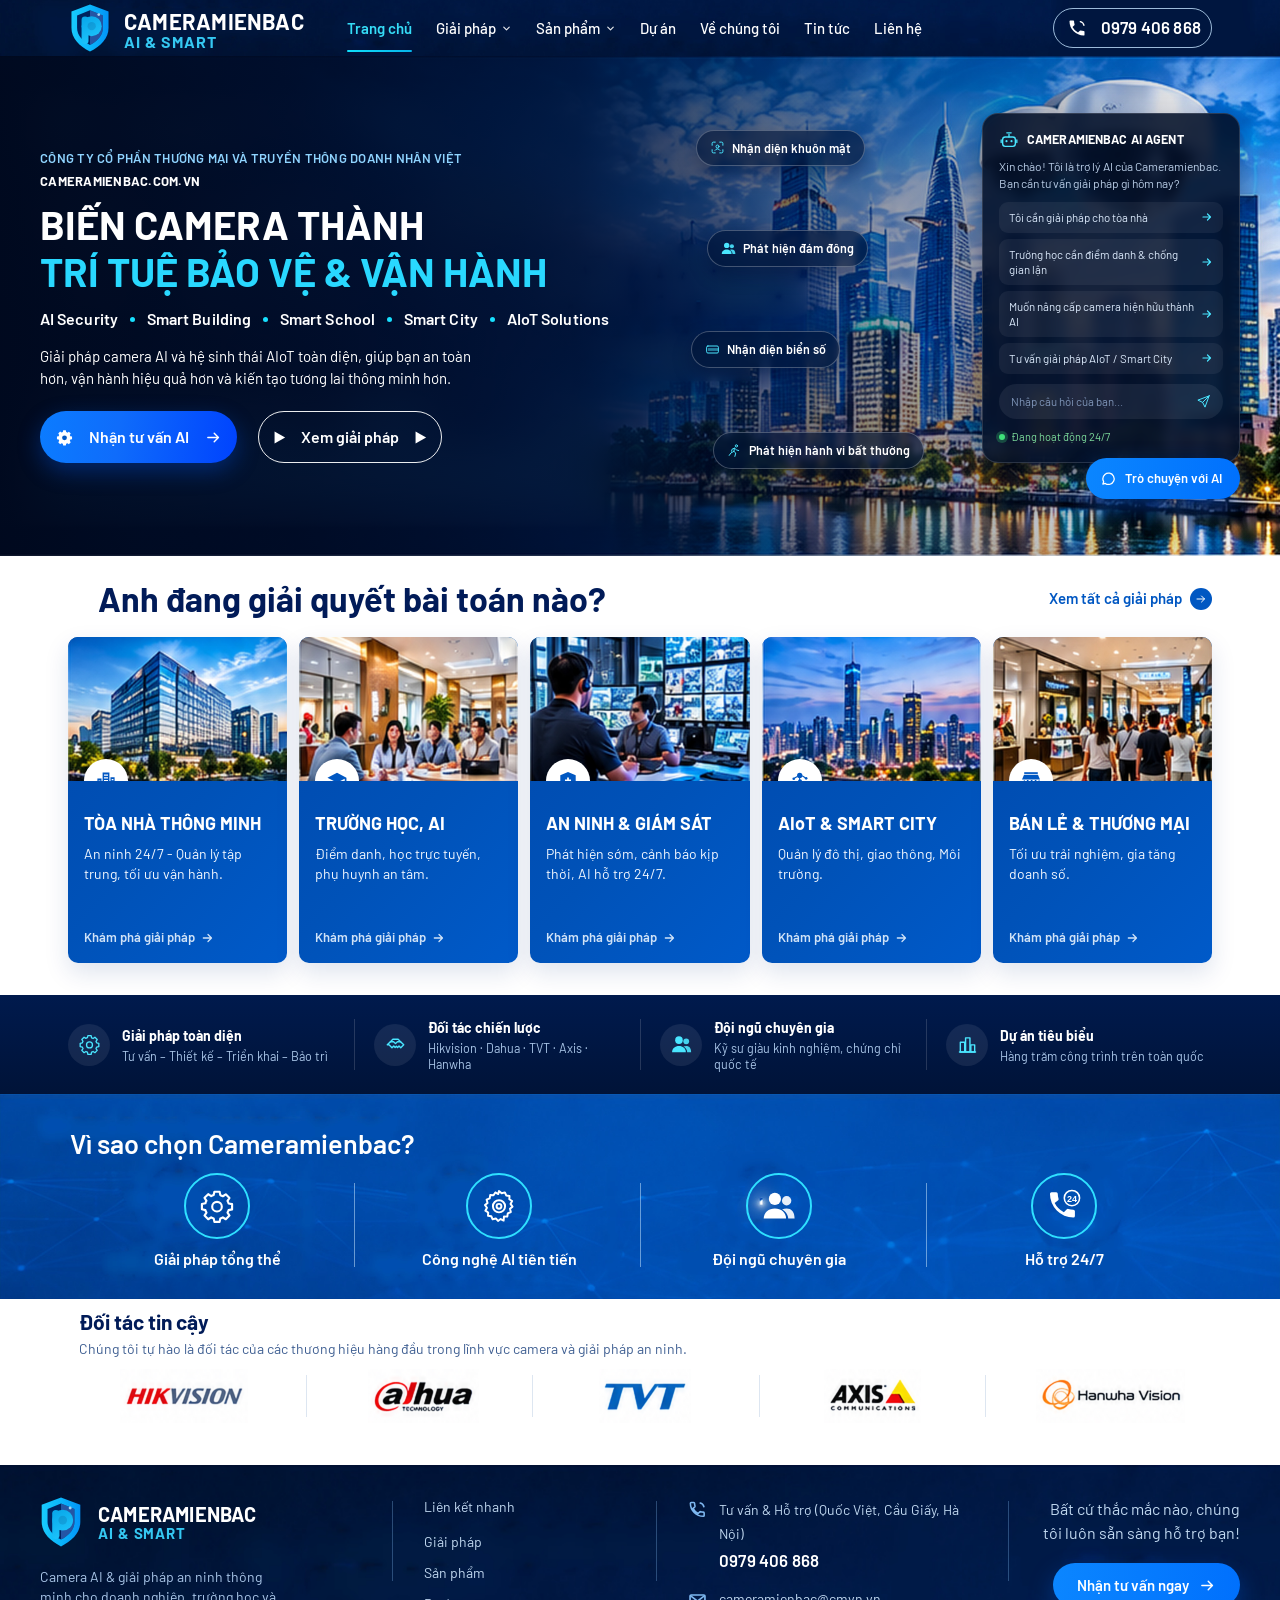
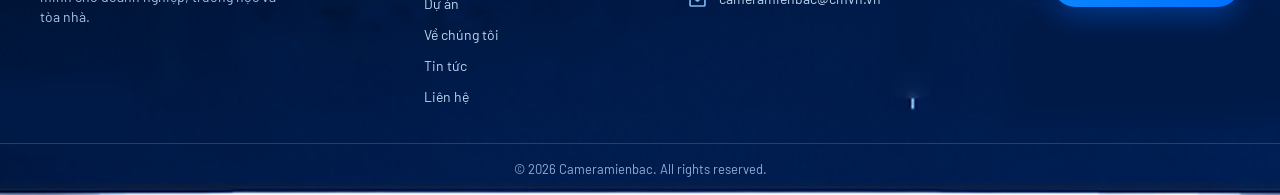
==== commit c538aa77: "feat(index): rebuild trang chủ theo thiết kế mới — hero 2 cột, badge tính năng, AI agent panel minh " ====
--- a/index.html
+++ b/index.html
@@ -18,60 +18,67 @@
 
   <!-- ===================================================== Hero ========= -->
   <section class="hero">
-    <div class="container hero__inner">
-      <div class="brand">
-        <svg class="brand__mark" viewBox="0 0 48 58" fill="none" aria-hidden="true">
-          <defs>
-            <linearGradient id="bh-shell" x1="1.6" y1="29" x2="46.4" y2="29" gradientUnits="userSpaceOnUse">
-              <stop stop-color="#18cbfd"/>
-              <stop offset=".5" stop-color="#0ab5fb"/>
-              <stop offset="1" stop-color="#0293f7"/>
-            </linearGradient>
-            <linearGradient id="bh-lens" x1="14" y1="14" x2="34" y2="49" gradientUnits="userSpaceOnUse">
-              <stop stop-color="#07a4e8"/>
-              <stop offset="1" stop-color="#20c9fe"/>
-            </linearGradient>
-          </defs>
-          <path d="M24 .6 46.4 9v19.6c0 13-9.4 22-22.4 28.8C11 50.6 1.6 41.6 1.6 28.6V9L24 .6Z" fill="url(#bh-shell)"/>
-          <path d="M24 7.6 39.6 13.9v14.7c0 9.4-6.6 16-15.6 20.8-9-4.8-15.6-11.4-15.6-20.8V13.9L24 7.6Z" fill="#00235f"/>
-          <path d="M24 7.6 39.6 13.9v14.7c0 9.4-6.6 16-15.6 20.8V7.6Z" fill="#3c74ce" opacity=".62"/>
-          <rect x="13.8" y="15" width="8.4" height="33.6" rx="4.2" fill="url(#bh-lens)"/>
-          <circle cx="26" cy="26.8" r="12.1" fill="url(#bh-lens)"/>
-          <circle cx="26" cy="26.8" r="5" fill="#0a2a66" opacity=".16"/>
-          <circle cx="34.6" cy="12.8" r="1.7" fill="#bfe9ff" opacity=".85"/>
-        </svg>
-        <span class="brand__text">
-          <span class="brand__name">CAMERAMIENBAC</span>
-          <span class="brand__sub">AI &amp; SMART</span>
-        </span>
-      </div>
-
-      <h1 class="hero__title">Biến camera thành<span>Trí tuệ bảo vệ &amp; vận hành</span></h1>
-
-      <ul class="hero__tags">
-        <li>AI Security</li>
-        <li>Smart Building</li>
-        <li>Smart School</li>
-        <li>Smart City</li>
-        <li>Smart Solutions</li>
-      </ul>
-
-      <p class="hero__lead">Giải pháp camera thông minh, ứng dụng AI hiện đại, giúp giám sát an ninh, quản lý vận hành và tối ưu hiệu quả cho mọi không gian.</p>
-
-      <div class="hero__actions">
-        <a class="btn btn--primary" href="lien-he.html">
-          <svg width="19" height="19" viewBox="0 0 24 24" fill="currentColor" aria-hidden="true">
-            <path d="M12 7.4v3.4m0 0-5.2 4M12 10.8l5.2 4" stroke="currentColor" stroke-width="1.7" fill="none" stroke-linecap="round"/>
-            <circle cx="12" cy="4.4" r="3"/><circle cx="4.6" cy="17.8" r="3"/><circle cx="19.4" cy="17.8" r="3"/><circle cx="12" cy="11.6" r="2.1"/>
-          </svg>
-          Đăng ký tư vấn
-          <svg width="17" height="17" viewBox="0 0 24 24" fill="none" stroke="currentColor" stroke-width="2" stroke-linecap="round" stroke-linejoin="round" aria-hidden="true"><path d="M4 12h15m-6-6 6 6-6 6"/></svg>
-        </a>
-
-        <a class="btn btn--ghost" href="giai-phap.html">
-          <svg width="18" height="18" viewBox="0 0 24 24" fill="currentColor" aria-hidden="true"><path d="M5 3.4 20 12 5 20.6V3.4Z"/></svg>
-          Xem giải pháp
-          <svg width="12" height="12" viewBox="0 0 24 24" fill="currentColor" aria-hidden="true"><path d="M5 3.4 20 12 5 20.6V3.4Z"/></svg>
+    <div class="container hero__grid">
+      <div class="hero__content">
+        <p class="hero__eyebrow">
+          <span>Công ty Cổ phần Thương mại và Truyền thông Doanh Nhân Việt</span>
+          <span>cameramienbac.com.vn</span>
+        </p>
+
+        <h1 class="hero__title">Biến camera thành<span>Trí tuệ bảo vệ &amp; vận hành</span></h1>
+
+        <ul class="hero__tags">
+          <li>AI Security</li>
+          <li>Smart Building</li>
+          <li>Smart School</li>
+          <li>Smart City</li>
+          <li>AIoT Solutions</li>
+        </ul>
+
+        <p class="hero__lead">Giải pháp camera AI và hệ sinh thái AIoT toàn diện, giúp bạn an toàn hơn, vận hành hiệu quả hơn và kiến tạo tương lai thông minh hơn.</p>
+
+        <div class="hero__actions">
+          <a class="btn btn--primary" href="lien-he.html">
+            <svg width="19" height="19" viewBox="0 0 24 24" fill="currentColor" aria-hidden="true"><path d="M10.15 1.9h3.7l.5 2.45c.63.2 1.22.45 1.77.77l2.08-1.38 2.61 2.61-1.38 2.08c.32.55.57 1.14.77 1.77l2.45.5v3.7l-2.45.5c-.2.63-.45 1.22-.77 1.77l1.38 2.08-2.61 2.61-2.08-1.38c-.55.32-1.14.57-1.77.77l-.5 2.45h-3.7l-.5-2.45a7.9 7.9 0 0 1-1.77-.77l-2.08 1.38-2.61-2.61 1.38-2.08a7.9 7.9 0 0 1-.77-1.77L1.35 14.3v-3.7l2.45-.5c.2-.63.45-1.22.77-1.77L3.19 6.25 5.8 3.64l2.08 1.38c.55-.32 1.14-.57 1.77-.77l.5-2.35Z"/><circle cx="12" cy="12.45" r="3.4" fill="#0057c2"/></svg>
+            Nhận tư vấn AI
+            <svg width="17" height="17" viewBox="0 0 24 24" fill="none" stroke="currentColor" stroke-width="2" stroke-linecap="round" stroke-linejoin="round" aria-hidden="true"><path d="M4 12h15m-6-6 6 6-6 6"/></svg>
+          </a>
+
+          <a class="btn btn--ghost" href="giai-phap.html">
+            <svg width="18" height="18" viewBox="0 0 24 24" fill="currentColor" aria-hidden="true"><path d="M5 3.4 20 12 5 20.6V3.4Z"/></svg>
+            Xem giải pháp
+            <svg width="12" height="12" viewBox="0 0 24 24" fill="currentColor" aria-hidden="true"><path d="M5 3.4 20 12 5 20.6V3.4Z"/></svg>
+          </a>
+        </div>
+      </div>
+
+      <div class="hero__visual">
+        <ul class="hero__badges">
+          <li class="hero__badge-item hero__badge-item--1"><svg viewBox="0 0 24 24" stroke="currentColor" fill="none" stroke-width="1.6" stroke-linecap="round" stroke-linejoin="round" aria-hidden="true"><path d="M3.4 8.4V5.4a2 2 0 0 1 2-2h3M15.6 3.4h3a2 2 0 0 1 2 2v3M20.6 15.6v3a2 2 0 0 1-2 2h-3M8.4 20.6h-3a2 2 0 0 1-2-2v-3"/><circle cx="12" cy="10.4" r="2.4"/><path d="M8 16.6a4.6 4.6 0 0 1 8 0"/></svg>Nhận diện khuôn mặt</li>
+          <li class="hero__badge-item hero__badge-item--2"><svg viewBox="0 0 24 24" fill="currentColor" aria-hidden="true"><circle cx="9.1" cy="7" r="4.3"/><path d="M1.2 20.8c0-4.3 3.5-7.1 7.9-7.1s7.9 2.8 7.9 7.1H1.2Z"/><circle cx="17.4" cy="8.3" r="3.3" opacity=".9"/><path d="M14.2 14.4c1-.5 2.1-.7 3.2-.7 3.4 0 5.6 2.3 5.6 7.1h-4.5c0-2.6-1.7-4.9-4.3-6.4Z" opacity=".9"/></svg>Phát hiện đám đông</li>
+          <li class="hero__badge-item hero__badge-item--3"><svg viewBox="0 0 24 24" stroke="currentColor" fill="none" stroke-width="1.6" stroke-linecap="round" stroke-linejoin="round" aria-hidden="true"><rect x="2.6" y="6.4" width="18.8" height="11.2" rx="2"/><path d="M6.4 10.4v3.2M9.6 10.4v3.2M12.8 10.4v3.2M16 10.4v3.2M19.2 10.4v3.2"/></svg>Nhận diện biển số</li>
+          <li class="hero__badge-item hero__badge-item--4"><svg viewBox="0 0 24 24" stroke="currentColor" fill="none" stroke-width="1.6" stroke-linecap="round" stroke-linejoin="round" aria-hidden="true"><circle cx="15" cy="4.6" r="1.8"/><path d="M12.6 21.4 14 16l-3-2.6.9-5.2 3.7 3 3.1.8"/><path d="M11.9 8.2 8.2 9.8l-1 3.4M11 13.4l-4.6 2.4-2.8 4"/></svg>Phát hiện hành vi bất thường</li>
+        </ul>
+
+        <div class="hero-agent">
+          <p class="hero-agent__head"><svg viewBox="0 0 24 24" stroke="currentColor" fill="none" stroke-width="1.6" stroke-linecap="round" stroke-linejoin="round" aria-hidden="true"><rect x="4.4" y="8.4" width="15.2" height="11.2" rx="3"/><path d="M12 8.4V5.2M9.4 3.4h5.2"/><circle cx="9" cy="13.4" r="1.3" fill="currentColor" stroke="none"/><circle cx="15" cy="13.4" r="1.3" fill="currentColor" stroke="none"/><path d="M2.6 12v3M21.4 12v3"/></svg>CAMERAMIENBAC AI AGENT</p>
+          <p class="hero-agent__intro">Xin chào! Tôi là trợ lý AI của Cameramienbac. Bạn cần tư vấn giải pháp gì hôm nay?</p>
+          <div class="hero-agent__options">
+            <a href="lien-he.html">Tôi cần giải pháp cho tòa nhà <svg viewBox="0 0 24 24" stroke="currentColor" fill="none" stroke-width="2.4" stroke-linecap="round" stroke-linejoin="round" aria-hidden="true"><path d="M4 12h15m-6-6 6 6-6 6"/></svg></a>
+            <a href="lien-he.html">Trường học cần điểm danh &amp; chống gian lận <svg viewBox="0 0 24 24" stroke="currentColor" fill="none" stroke-width="2.4" stroke-linecap="round" stroke-linejoin="round" aria-hidden="true"><path d="M4 12h15m-6-6 6 6-6 6"/></svg></a>
+            <a href="lien-he.html">Muốn nâng cấp camera hiện hữu thành AI <svg viewBox="0 0 24 24" stroke="currentColor" fill="none" stroke-width="2.4" stroke-linecap="round" stroke-linejoin="round" aria-hidden="true"><path d="M4 12h15m-6-6 6 6-6 6"/></svg></a>
+            <a href="lien-he.html">Tư vấn giải pháp AIoT / Smart City <svg viewBox="0 0 24 24" stroke="currentColor" fill="none" stroke-width="2.4" stroke-linecap="round" stroke-linejoin="round" aria-hidden="true"><path d="M4 12h15m-6-6 6 6-6 6"/></svg></a>
+          </div>
+          <div class="hero-agent__input">
+            <span>Nhập câu hỏi của bạn…</span>
+            <svg viewBox="0 0 24 24" stroke="currentColor" fill="none" stroke-width="1.6" stroke-linecap="round" stroke-linejoin="round" aria-hidden="true"><path d="M21 3 10.6 13.4M21 3l-6.6 18-3.8-7.6L3 9.8 21 3Z"/></svg>
+          </div>
+          <p class="hero-agent__status"><i></i>Đang hoạt động 24/7</p>
+        </div>
+
+        <a class="hero-chatbtn" href="lien-he.html">
+          <svg viewBox="0 0 24 24" stroke="currentColor" fill="none" stroke-width="1.8" stroke-linecap="round" stroke-linejoin="round" aria-hidden="true"><path d="M4 12.4a8 8 0 1 1 3.4 6.55L4 20l1.15-3.5A7.95 7.95 0 0 1 4 12.4Z"/></svg>
+          Trò chuyện với AI
         </a>
       </div>
     </div>
@@ -80,59 +87,62 @@
   <!-- ================================================== Problems ======== -->
   <section class="problems">
     <div class="container">
-      <h2 class="section-title problems__title">Anh đang giải quyết bài toán nào?</h2>
+      <div class="problems__head">
+        <h2 class="section-title problems__title">Anh đang giải quyết bài toán nào?</h2>
+        <a class="link-more" href="giai-phap.html">Xem tất cả giải pháp <i><svg viewBox="0 0 24 24" stroke="currentColor" fill="none" stroke-width="2" stroke-linecap="round" stroke-linejoin="round" aria-hidden="true"><path d="M4 12h15m-6-6 6 6-6 6"/></svg></i></a>
+      </div>
 
       <div class="problems__grid">
 
         <article class="pcard">
-          <div class="pcard__media"><img src="assets/images/card-1.jpg" alt="Tòa nhà văn phòng hiện đại bên sông" loading="lazy" width="561" height="432"></div>
-          <div class="pcard__body">
-            <svg class="pcard__icon" viewBox="0 0 24 24" fill="currentColor" fill-rule="evenodd" clip-rule="evenodd" aria-hidden="true">
+          <div class="pcard__media">
+            <img src="assets/images/card-1.jpg" alt="Tòa nhà văn phòng hiện đại bên sông" loading="lazy" width="561" height="432">
+            <span class="pcard__badge"><svg viewBox="0 0 24 24" fill="currentColor" fill-rule="evenodd" clip-rule="evenodd" aria-hidden="true">
               <path d="M2.6 9.4h4.5v12H2.6v-12Zm1.3 2.1v1.2h1.9v-1.2H3.9Zm0 3v1.2h1.9v-1.2H3.9Zm0 3v1.2h1.9v-1.2H3.9Z"/>
               <path d="M8.3 2.6h7.4v18.8H8.3V2.6Zm1.5 2.2v1.4h4.4V4.8H9.8Zm0 3.1v1.4h4.4V7.9H9.8Zm0 3.1v1.4h4.4V11H9.8Zm0 3.1v1.4h4.4v-1.4H9.8Zm0 3.1v1.4h4.4v-1.4H9.8Z"/>
               <path d="M16.9 7.8h4.5v13.6h-4.5V7.8Zm1.3 2.1v1.2h1.9V9.9h-1.9Zm0 3v1.2h1.9v-1.2h-1.9Zm0 3v1.2h1.9v-1.2h-1.9Z"/>
-            </svg>
+            </svg></span>
+          </div>
+          <div class="pcard__body">
             <h3 class="pcard__title">TÒA NHÀ THÔNG MINH</h3>
             <p class="pcard__text">An ninh 24/7 - Quản lý tập trung, tối ưu vận hành.</p>
-            <a class="pcard__go" href="toa-nha-thong-minh.html" aria-label="Xem tòa nhà thông minh">
-              <svg width="13" height="13" viewBox="0 0 24 24" fill="none" stroke="currentColor" stroke-width="2.2" stroke-linecap="round" stroke-linejoin="round" aria-hidden="true"><path d="M4 12h14m-6-6 6 6-6 6"/></svg>
-            </a>
-          </div>
-        </article>
-
-        <article class="pcard">
-          <div class="pcard__media"><img src="assets/images/card-2.jpg" alt="Không gian học tập với học viên và giảng viên" loading="lazy" width="543" height="432"></div>
-          <div class="pcard__body">
-            <svg class="pcard__icon" viewBox="0 0 24 24" fill="currentColor" aria-hidden="true">
+            <a class="pcard__link" href="toa-nha-thong-minh.html">Khám phá giải pháp <svg viewBox="0 0 24 24" fill="none" stroke="currentColor" stroke-width="2.2" stroke-linecap="round" stroke-linejoin="round" aria-hidden="true"><path d="M4 12h14m-6-6 6 6-6 6"/></svg></a>
+          </div>
+        </article>
+
+        <article class="pcard">
+          <div class="pcard__media">
+            <img src="assets/images/card-2.jpg" alt="Không gian học tập với học viên và giảng viên" loading="lazy" width="543" height="432">
+            <span class="pcard__badge"><svg viewBox="0 0 24 24" fill="currentColor" aria-hidden="true">
               <path d="M12 3 1.6 8.4 12 13.8l8.4-4.36v5.66h1.9V8.4L12 3Z"/>
               <path d="M5.2 11.7v3.9c0 1.9 3.05 3.4 6.8 3.4s6.8-1.5 6.8-3.4v-3.9L12 15.3l-6.8-3.6Z"/>
-            </svg>
+            </svg></span>
+          </div>
+          <div class="pcard__body">
             <h3 class="pcard__title">TRƯỜNG HỌC, AI</h3>
             <p class="pcard__text">Điểm danh, học trực tuyến, phụ huynh an tâm.</p>
-            <a class="pcard__go" href="truong-hoc-ai.html" aria-label="Xem trường học AI">
-              <svg width="13" height="13" viewBox="0 0 24 24" fill="none" stroke="currentColor" stroke-width="2.2" stroke-linecap="round" stroke-linejoin="round" aria-hidden="true"><path d="M4 12h14m-6-6 6 6-6 6"/></svg>
-            </a>
-          </div>
-        </article>
-
-        <article class="pcard">
-          <div class="pcard__media"><img src="assets/images/card-3.jpg" alt="Nhân viên vận hành trung tâm giám sát" loading="lazy" width="552" height="432"></div>
-          <div class="pcard__body">
-            <svg class="pcard__icon" viewBox="0 0 24 24" fill="currentColor" aria-hidden="true">
+            <a class="pcard__link" href="truong-hoc-ai.html">Khám phá giải pháp <svg viewBox="0 0 24 24" fill="none" stroke="currentColor" stroke-width="2.2" stroke-linecap="round" stroke-linejoin="round" aria-hidden="true"><path d="M4 12h14m-6-6 6 6-6 6"/></svg></a>
+          </div>
+        </article>
+
+        <article class="pcard">
+          <div class="pcard__media">
+            <img src="assets/images/card-3.jpg" alt="Nhân viên vận hành trung tâm giám sát" loading="lazy" width="552" height="432">
+            <span class="pcard__badge"><svg viewBox="0 0 24 24" fill="currentColor" aria-hidden="true">
               <path d="M12 2.2 3.6 5.6v6c0 5.1 3.6 9.6 8.4 10.7 4.8-1.1 8.4-5.6 8.4-10.7v-6L12 2.2Zm.95 5.9v2.35h2.35v1.9h-2.35v2.35h-1.9v-2.35H8.7v-1.9h2.35V8.1h1.9Z"/>
-            </svg>
+            </svg></span>
+          </div>
+          <div class="pcard__body">
             <h3 class="pcard__title">AN NINH &amp; GIÁM SÁT</h3>
             <p class="pcard__text">Phát hiện sớm, cảnh báo kịp thời, AI hỗ trợ 24/7.</p>
-            <a class="pcard__go" href="giai-phap.html" aria-label="Xem an ninh và giám sát">
-              <svg width="13" height="13" viewBox="0 0 24 24" fill="none" stroke="currentColor" stroke-width="2.2" stroke-linecap="round" stroke-linejoin="round" aria-hidden="true"><path d="M4 12h14m-6-6 6 6-6 6"/></svg>
-            </a>
-          </div>
-        </article>
-
-        <article class="pcard">
-          <div class="pcard__media"><img src="assets/images/card-4.jpg" alt="Đô thị hiện đại về đêm" loading="lazy" width="549" height="432"></div>
-          <div class="pcard__body">
-            <svg class="pcard__icon" viewBox="0 0 24 24" fill="currentColor" aria-hidden="true">
+            <a class="pcard__link" href="giai-phap.html">Khám phá giải pháp <svg viewBox="0 0 24 24" fill="none" stroke="currentColor" stroke-width="2.2" stroke-linecap="round" stroke-linejoin="round" aria-hidden="true"><path d="M4 12h14m-6-6 6 6-6 6"/></svg></a>
+          </div>
+        </article>
+
+        <article class="pcard">
+          <div class="pcard__media">
+            <img src="assets/images/card-4.jpg" alt="Đô thị hiện đại về đêm" loading="lazy" width="549" height="432">
+            <span class="pcard__badge"><svg viewBox="0 0 24 24" fill="currentColor" aria-hidden="true">
               <path d="M11.6 8.6v2.2M10.4 13.4 6.6 16.7M13.6 13.4l3.8 3.3M11.9 14.5v2.2M9.1 7.1 6.2 8.8M14.7 6.6l2.6 1.6" stroke="currentColor" stroke-width="1.15" stroke-linecap="round"/>
               <circle cx="11.7" cy="5.9" r="2.9"/>
               <circle cx="12" cy="12.2" r="2.2"/>
@@ -141,32 +151,68 @@
               <circle cx="18.5" cy="18.7" r="2.4"/>
               <circle cx="5.2" cy="9.5" r="1.45"/>
               <circle cx="18.7" cy="9.1" r="1.45"/>
-            </svg>
+            </svg></span>
+          </div>
+          <div class="pcard__body">
             <h3 class="pcard__title">AIoT &amp; SMART CITY</h3>
             <p class="pcard__text">Quản lý đô thị, giao thông, Môi trường.</p>
-            <a class="pcard__go" href="giai-phap.html" aria-label="Xem AIoT và Smart City">
-              <svg width="13" height="13" viewBox="0 0 24 24" fill="none" stroke="currentColor" stroke-width="2.2" stroke-linecap="round" stroke-linejoin="round" aria-hidden="true"><path d="M4 12h14m-6-6 6 6-6 6"/></svg>
-            </a>
-          </div>
-        </article>
-
-        <article class="pcard">
-          <div class="pcard__media"><img src="assets/images/card-5.jpg" alt="Khách hàng mua sắm trong trung tâm thương mại" loading="lazy" width="567" height="432"></div>
-          <div class="pcard__body">
-            <svg class="pcard__icon" viewBox="0 0 24 24" fill="currentColor" fill-rule="evenodd" clip-rule="evenodd" aria-hidden="true">
+            <a class="pcard__link" href="giai-phap.html">Khám phá giải pháp <svg viewBox="0 0 24 24" fill="none" stroke="currentColor" stroke-width="2.2" stroke-linecap="round" stroke-linejoin="round" aria-hidden="true"><path d="M4 12h14m-6-6 6 6-6 6"/></svg></a>
+          </div>
+        </article>
+
+        <article class="pcard">
+          <div class="pcard__media">
+            <img src="assets/images/card-5.jpg" alt="Khách hàng mua sắm trong trung tâm thương mại" loading="lazy" width="567" height="432">
+            <span class="pcard__badge"><svg viewBox="0 0 24 24" fill="currentColor" fill-rule="evenodd" clip-rule="evenodd" aria-hidden="true">
               <path d="M4.6 2.4h14.8v1.9H4.6V2.4Z"/>
               <path d="M4.4 5.1h15.2l2.2 5.3H2.2l2.2-5.3Zm.5 5.9a1.35 1.35 0 0 0 2.7 0h1.6a1.35 1.35 0 0 0 2.7 0h1.6a1.35 1.35 0 0 0 2.7 0h1.6a1.35 1.35 0 0 0 2.7 0h.7v1.3H4.2V11h.7Z"/>
               <path d="M4.3 13.1h15.4v8.5H4.3v-8.5Zm2 2v4.4h3.3v-4.4H6.3Zm8.1 0v4.4h3.3v-4.4h-3.3Z"/>
-            </svg>
+            </svg></span>
+          </div>
+          <div class="pcard__body">
             <h3 class="pcard__title">BÁN LẺ &amp; THƯƠNG MẠI</h3>
             <p class="pcard__text">Tối ưu trải nghiệm, gia tăng doanh số.</p>
-            <a class="pcard__go" href="giai-phap.html" aria-label="Xem bán lẻ và thương mại">
-              <svg width="13" height="13" viewBox="0 0 24 24" fill="none" stroke="currentColor" stroke-width="2.2" stroke-linecap="round" stroke-linejoin="round" aria-hidden="true"><path d="M4 12h14m-6-6 6 6-6 6"/></svg>
-            </a>
-          </div>
-        </article>
-
-      </div>
+            <a class="pcard__link" href="giai-phap.html">Khám phá giải pháp <svg viewBox="0 0 24 24" fill="none" stroke="currentColor" stroke-width="2.2" stroke-linecap="round" stroke-linejoin="round" aria-hidden="true"><path d="M4 12h14m-6-6 6 6-6 6"/></svg></a>
+          </div>
+        </article>
+
+      </div>
+    </div>
+  </section>
+
+  <!-- ================================================== Trust bar ======== -->
+  <section class="trustbar">
+    <div class="container">
+      <ul class="trustbar__list">
+        <li class="trustbar__item">
+          <span class="trustbar__icon"><svg viewBox="0 0 24 24" fill="none" stroke="currentColor" stroke-width="1.5" stroke-linejoin="round" aria-hidden="true"><path d="M10.15 1.9h3.7l.5 2.45c.63.2 1.22.45 1.77.77l2.08-1.38 2.61 2.61-1.38 2.08c.32.55.57 1.14.77 1.77l2.45.5v3.7l-2.45.5c-.2.63-.45 1.22-.77 1.77l1.38 2.08-2.61 2.61-2.08-1.38c-.55.32-1.14.57-1.77.77l-.5 2.45h-3.7l-.5-2.45a7.9 7.9 0 0 1-1.77-.77l-2.08 1.38-2.61-2.61 1.38-2.08a7.9 7.9 0 0 1-.77-1.77L1.35 14.3v-3.7l2.45-.5c.2-.63.45-1.22.77-1.77L3.19 6.25 5.8 3.64l2.08 1.38c.55-.32 1.14-.57 1.77-.77l.5-2.35Z"/><circle cx="12" cy="12.45" r="3.4"/></svg></span>
+          <span>
+            <span class="trustbar__title">Giải pháp toàn diện</span>
+            <span class="trustbar__text">Tư vấn – Thiết kế – Triển khai – Bảo trì</span>
+          </span>
+        </li>
+        <li class="trustbar__item">
+          <span class="trustbar__icon"><svg viewBox="0 0 24 24" stroke="currentColor" fill="none" stroke-width="1.6" stroke-linecap="round" stroke-linejoin="round" aria-hidden="true"><path d="M2.6 12.4 6.2 8.8h3.6l2.2 2.2 2.2-2.2h3.6l3.6 3.6-3.4 3.4-2-2-1.6 1.6-1.4-1.4-1.4 1.4-1.6-1.6-2 2-3.4-3.4Z"/><path d="M6.2 8.8 9 6h6l2.8 2.8"/></svg></span>
+          <span>
+            <span class="trustbar__title">Đối tác chiến lược</span>
+            <span class="trustbar__text">Hikvision · Dahua · TVT · Axis · Hanwha</span>
+          </span>
+        </li>
+        <li class="trustbar__item">
+          <span class="trustbar__icon"><svg viewBox="0 0 24 24" fill="currentColor" aria-hidden="true"><circle cx="9.1" cy="7" r="4.3"/><path d="M1.2 20.8c0-4.3 3.5-7.1 7.9-7.1s7.9 2.8 7.9 7.1H1.2Z"/><circle cx="17.4" cy="8.3" r="3.3" opacity=".9"/><path d="M14.2 14.4c1-.5 2.1-.7 3.2-.7 3.4 0 5.6 2.3 5.6 7.1h-4.5c0-2.6-1.7-4.9-4.3-6.4Z" opacity=".9"/></svg></span>
+          <span>
+            <span class="trustbar__title">Đội ngũ chuyên gia</span>
+            <span class="trustbar__text">Kỹ sư giàu kinh nghiệm, chứng chỉ quốc tế</span>
+          </span>
+        </li>
+        <li class="trustbar__item">
+          <span class="trustbar__icon"><svg viewBox="0 0 24 24" stroke="currentColor" fill="none" stroke-width="1.6" stroke-linecap="round" stroke-linejoin="round" aria-hidden="true"><path d="M2.8 20.6h18.4"/><rect x="3.8" y="9.4" width="5" height="11.2"/><rect x="9.8" y="4.4" width="5" height="16.2"/><rect x="15.8" y="12.4" width="4.4" height="8.2"/></svg></span>
+          <span>
+            <span class="trustbar__title">Dự án tiêu biểu</span>
+            <span class="trustbar__text">Hàng trăm công trình trên toàn quốc</span>
+          </span>
+        </li>
+      </ul>
     </div>
   </section>
 
--- a/assets/css/style.css
+++ b/assets/css/style.css
@@ -50,15 +50,15 @@
 *::before,
 *::after { box-sizing: border-box; }
 
-html { -webkit-text-size-adjust: 100%; }
+html { -webkit-text-size-adjust: 100%; scroll-behavior: smooth; }
 
 body {
   margin: 0;
   background: var(--surface);
   color: var(--ink-body);
   font-family: var(--font-ui);
-  font-size: 13px;
-  line-height: 1.45;
+  font-size: 16px;
+  line-height: 1.5;
   -webkit-font-smoothing: antialiased;
   -moz-osx-font-smoothing: grayscale;
 }
@@ -110,7 +110,7 @@
 .brand {
   display: inline-flex;
   align-items: center;
-  gap: 13px;
+  gap: 14px;
   line-height: 1;
 }
 
@@ -130,7 +130,7 @@
 .brand__name {
   font-family: var(--font-display);
   font-weight: 700;
-  font-size: 18.4px;
+  font-size: 22px;
   line-height: 1;
   letter-spacing: .01em;
   color: #fff;
@@ -139,7 +139,7 @@
 .brand__sub {
   font-family: var(--font-display);
   font-weight: 700;
-  font-size: 13.2px;
+  font-size: 16px;
   line-height: 1;
   letter-spacing: .06em;
   color: #35c8f2;
@@ -149,7 +149,8 @@
    4. Header
    -------------------------------------------------------------------------- */
 .site-header {
-  position: relative;
+  position: sticky;
+  top: 0;
   z-index: 60;
   background: #001338 url("../images/header-bg.jpg") center / cover no-repeat;
 }
@@ -177,7 +178,7 @@
   align-items: center;
   gap: 5px;
   padding: 20px 0 19px;
-  font-size: 12.4px;
+  font-size: 15px;
   font-weight: 500;
   color: #fdfdfe;
   white-space: nowrap;
@@ -214,13 +215,13 @@
   align-items: center;
   gap: 14px;
   flex: none;
-  height: 37px;
+  height: 40px;
   margin-left: auto;
   white-space: nowrap;
-  padding: 0 8px 0 11px;
+  padding: 0 10px 0 13px;
   border: 1.3px solid rgba(196, 228, 255, .8);
   border-radius: var(--radius-pill);
-  font-size: 15.2px;
+  font-size: 17px;
   font-weight: 600;
   letter-spacing: .01em;
   color: #fff;
@@ -261,11 +262,13 @@
 .nav-group__menu a {
   display: block;
   padding: 9px 18px;
-  font-size: 13px;
+  font-size: 15px;
   color: var(--ink-body);
 }
 
 .nav-group__menu a:hover { background: #eef5fd; color: var(--blue-600); }
+
+body.nav-locked { overflow: hidden; }
 
 .nav-toggle { display: none; }
 
@@ -279,23 +282,44 @@
   overflow: hidden;
 }
 
-.hero__inner {
+.hero::before {
+  content: "";
+  position: absolute;
+  inset: 0;
+  z-index: 1;
+  background: linear-gradient(90deg, rgba(0,8,28,.92) 0%, rgba(0,12,40,.8) 45%, rgba(0,14,46,.4) 70%, rgba(0,20,60,0) 100%);
+}
+
+.hero__grid {
   position: relative;
-  padding: 28px 0 0 calc(var(--gutter) + 30px);
+  z-index: 2;
+  display: grid;
+  grid-template-columns: 1.05fr .95fr;
+  align-items: center;
+  gap: 32px;
+  padding: 40px 0;
   min-height: 372px;
 }
 
-.hero .brand__mark { width: 49px; height: 59px; }
-.hero .brand__name { font-size: 19.8px; }
-.hero .brand__sub  { font-size: 15.5px; }
-.hero .brand { gap: 12px; }
+.hero__eyebrow {
+  display: flex;
+  flex-direction: column;
+  gap: 3px;
+  font-size: 13px;
+  font-weight: 600;
+  letter-spacing: .02em;
+  text-transform: uppercase;
+  color: #8fd4ff;
+}
+
+.hero__eyebrow span:last-child { color: #fff; font-weight: 700; }
 
 .hero__title {
-  margin-top: 5px;
+  margin-top: 10px;
   font-family: var(--font-display);
   font-weight: 700;
-  font-size: 42.6px;
-  line-height: 51px;
+  font-size: 40px;
+  line-height: 47px;
   letter-spacing: 0;
   color: #fff;
   text-transform: uppercase;
@@ -308,16 +332,17 @@
 
 .hero__tags {
   display: flex;
-  align-items: center;
-  gap: 11.5px;
-  margin-top: 8px;
-  font-size: 14px;
+  flex-wrap: wrap;
+  align-items: center;
+  gap: 12px;
+  margin-top: 12px;
+  font-size: 16px;
   font-weight: 600;
   letter-spacing: .005em;
   color: #fff;
 }
 
-.hero__tags li { display: flex; align-items: center; gap: 11.5px; }
+.hero__tags li { display: flex; align-items: center; gap: 12px; }
 
 .hero__tags li + li::before {
   content: "";
@@ -328,20 +353,163 @@
 }
 
 .hero__lead {
-  max-width: 412px;
+  max-width: 460px;
   margin-top: 14px;
-  font-size: 12.6px;
+  font-size: 15px;
   font-weight: 400;
-  line-height: 19px;
+  line-height: 22px;
   color: #fff;
 }
 
 .hero__actions {
   display: flex;
   align-items: center;
+  flex-wrap: wrap;
   gap: 21px;
-  margin-top: 15.4px;
-}
+  margin-top: 22px;
+}
+
+/* --- hero visual (right column) ------------------------------------------ */
+.hero__visual { position: relative; min-height: 420px; }
+
+.hero__badges {
+  position: absolute;
+  inset: 0;
+  z-index: 2;
+}
+
+.hero__badge-item {
+  position: absolute;
+  display: inline-flex;
+  align-items: center;
+  gap: 7px;
+  padding: 8px 13px;
+  background: rgba(0, 20, 56, .62);
+  border: 1px solid rgba(255, 255, 255, .25);
+  border-radius: var(--radius-pill);
+  backdrop-filter: blur(3px);
+  font-size: 12.5px;
+  font-weight: 600;
+  color: #fff;
+  white-space: nowrap;
+  box-shadow: 0 8px 18px rgba(0, 10, 40, .35);
+}
+
+.hero__badge-item svg { flex: none; width: 15px; height: 15px; color: var(--cyan-300); }
+
+.hero__badge-item--1 { top: 8%;  left: 2%; }
+.hero__badge-item--2 { top: 32%; left: 4%; }
+.hero__badge-item--3 { top: 56%; left: 1%; }
+.hero__badge-item--4 { top: 80%; left: 5%; }
+
+.hero-agent {
+  position: absolute;
+  top: 4%;
+  right: 0;
+  z-index: 3;
+  width: 258px;
+  padding: 16px;
+  background: rgba(4, 16, 40, .88);
+  border: 1px solid rgba(255, 255, 255, .14);
+  border-radius: 16px;
+  backdrop-filter: blur(6px);
+  box-shadow: 0 20px 40px rgba(0, 8, 32, .45);
+}
+
+.hero-agent__head {
+  display: flex;
+  align-items: center;
+  gap: 8px;
+  font-size: 12.5px;
+  font-weight: 700;
+  letter-spacing: .01em;
+  color: #fff;
+}
+
+.hero-agent__head svg { flex: none; width: 20px; height: 20px; color: var(--cyan-300); }
+
+.hero-agent__intro {
+  margin-top: 8px;
+  font-size: 12px;
+  line-height: 17px;
+  color: #b9cde6;
+}
+
+.hero-agent__options {
+  display: flex;
+  flex-direction: column;
+  gap: 6px;
+  margin-top: 10px;
+}
+
+.hero-agent__options a {
+  display: flex;
+  align-items: center;
+  justify-content: space-between;
+  gap: 6px;
+  padding: 8px 10px;
+  background: rgba(255, 255, 255, .06);
+  border-radius: 9px;
+  font-size: 11.5px;
+  line-height: 15px;
+  color: #dbe9fb;
+  transition: background-color .18s ease;
+}
+
+.hero-agent__options a:hover { background: rgba(255, 255, 255, .14); }
+.hero-agent__options a svg { flex: none; width: 12px; height: 12px; color: var(--cyan-300); }
+
+.hero-agent__input {
+  display: flex;
+  align-items: center;
+  justify-content: space-between;
+  gap: 8px;
+  margin-top: 10px;
+  padding: 9px 12px;
+  background: rgba(255, 255, 255, .07);
+  border-radius: var(--radius-pill);
+  font-size: 11.5px;
+  color: #7f95b8;
+}
+
+.hero-agent__input svg { flex: none; width: 15px; height: 15px; color: var(--cyan-300); }
+
+.hero-agent__status {
+  display: flex;
+  align-items: center;
+  gap: 6px;
+  margin: 10px 0 0;
+  font-size: 11px;
+  color: #7bd99a;
+}
+
+.hero-agent__status i {
+  width: 6px; height: 6px;
+  border-radius: 50%;
+  background: #3fe07a;
+  box-shadow: 0 0 0 3px rgba(63, 224, 122, .25);
+}
+
+.hero-chatbtn {
+  position: absolute;
+  right: 0;
+  bottom: 4%;
+  z-index: 3;
+  display: inline-flex;
+  align-items: center;
+  gap: 8px;
+  padding: 11px 18px 11px 14px;
+  background: linear-gradient(97deg, #0b86ff 0%, #0070fd 100%);
+  border-radius: var(--radius-pill);
+  font-size: 13px;
+  font-weight: 600;
+  color: #fff;
+  box-shadow: 0 10px 24px rgba(0, 92, 224, .45);
+  transition: transform .18s ease;
+}
+
+.hero-chatbtn:hover { transform: translateY(-2px); }
+.hero-chatbtn svg { flex: none; width: 17px; height: 17px; }
 
 /* --------------------------------------------------------------------------
    6. Buttons
@@ -351,10 +519,10 @@
   align-items: center;
   justify-content: center;
   gap: 16px;
-  height: 49px;
-  padding: 0 22px;
+  height: 52px;
+  padding: 0 24px;
   border-radius: var(--radius-pill);
-  font-size: 14.2px;
+  font-size: 16px;
   font-weight: 600;
   white-space: nowrap;
   transition: transform .18s ease, box-shadow .18s ease, background-color .18s ease;
@@ -380,41 +548,49 @@
 
 .btn--ghost:hover { background: rgba(255, 255, 255, .12); }
 
-.btn--solid {
-  background: linear-gradient(97deg, #0b86ff 0%, #0070fd 100%);
-  color: #fff;
-  box-shadow: 0 10px 24px rgba(0, 92, 224, .42);
-}
-
+.btn--solid { background: linear-gradient(97deg, #0b86ff 0%, #0070fd 100%); color: #fff; box-shadow: 0 10px 24px rgba(0, 92, 224, .42); }
 .btn--solid:hover { transform: translateY(-2px); }
+
+.btn--sm { height: 36px; padding: 0 20px; font-size: 14px; gap: 10px; width: auto; margin-top: 20px; }
+
+.btn--xs { height: 32px; padding: 0 16px; font-size: 14px; gap: 8px; width: auto; margin-top: 12px; }
 
 /* --------------------------------------------------------------------------
    7. Problems ("Anh đang giải quyết bài toán nào?")
    -------------------------------------------------------------------------- */
-.problems { padding: 21px 0 29px; background: var(--surface); }
+.problems { padding: 24px 0 32px; background: var(--surface); }
 
 .section-title {
   font-family: var(--font-ui);
   font-weight: 700;
-  font-size: 29.6px;
+  font-size: 34px;
   line-height: 1.1;
   letter-spacing: 0;
   color: var(--ink-title);
 }
 
+.problems__head {
+  display: flex;
+  align-items: center;
+  justify-content: space-between;
+  gap: 16px;
+}
+
 .problems__title { padding-left: 30px; }
+
+.problems__head .link-more { margin-top: 0; }
 
 .problems__grid {
   display: grid;
-  grid-template-columns: 187fr 181fr 184fr 183fr 189fr;
-  gap: 11.5px;
-  margin-top: 20.4px;
+  grid-template-columns: repeat(5, 1fr);
+  gap: 12px;
+  margin-top: 20px;
 }
 
 .pcard {
   display: flex;
   flex-direction: column;
-  height: 283px;
+  height: 326px;
   border-radius: var(--radius-card);
   overflow: hidden;
   background: linear-gradient(134deg, #0049ad 0%, #0052b8 55%, #005ac9 100%);
@@ -428,6 +604,7 @@
 }
 
 .pcard__media {
+  position: relative;
   height: 144px;
   flex: none;
   overflow: hidden;
@@ -439,72 +616,126 @@
   object-fit: cover;
 }
 
+.pcard__badge {
+  position: absolute;
+  left: 16px;
+  bottom: -22px;
+  z-index: 2;
+  display: inline-flex;
+  align-items: center;
+  justify-content: center;
+  width: 44px; height: 44px;
+  background: #fff;
+  border-radius: 50%;
+  color: var(--blue-600);
+  box-shadow: 0 8px 18px rgba(0, 20, 60, .35);
+}
+
+.pcard__badge svg { width: 22px; height: 22px; }
+
 .pcard__body {
   position: relative;
   flex: 1;
-  padding: 42px 10px 0 17px;
-  color: #fff;
-}
-
-.pcard__icon {
-  position: absolute;
-  left: 13px;
-  top: 8px;
-  width: 30px;
-  height: 30px;
+  display: flex;
+  flex-direction: column;
+  padding: 32px 16px 16px;
+  color: #fff;
 }
 
 .pcard__title {
   margin-top: 0;
   font-family: var(--font-display);
   font-weight: 700;
-  font-size: 15.5px;
-  line-height: 1;
+  font-size: 18px;
+  line-height: 1.15;
   letter-spacing: 0;
-  white-space: nowrap;
   color: #fff;
 }
 
 .pcard__text {
   margin-top: 10px;
-  font-size: 11.5px;
+  font-size: 14px;
   font-weight: 400;
-  line-height: 17px;
+  line-height: 20px;
   color: #f2f8ff;
-}
-
-.pcard:nth-child(3) .pcard__text { width: 166px; }
-.pcard:nth-child(4) .pcard__text { width: 140px; }
-
-.pcard__go {
+  flex: 1;
+}
+
+.pcard__link {
+  display: inline-flex;
+  align-items: center;
+  gap: 6px;
+  margin-top: 12px;
+  font-size: 13px;
+  font-weight: 600;
+  color: #cfe2f7;
+  transition: gap .18s ease, color .18s ease;
+}
+
+.pcard__link svg { flex: none; width: 14px; height: 14px; }
+.pcard__link:hover { gap: 10px; color: #fff; }
+
+/* --------------------------------------------------------------------------
+   7b. Trust bar
+   -------------------------------------------------------------------------- */
+.trustbar { padding: 22px 0; background: linear-gradient(180deg, #001a4d, #001338); }
+
+.trustbar__list {
+  display: grid;
+  grid-template-columns: repeat(4, 1fr);
+}
+
+.trustbar__item {
+  position: relative;
+  display: flex;
+  align-items: center;
+  gap: 12px;
+  padding: 0 20px;
+}
+
+.trustbar__item:first-child { padding-left: 0; }
+.trustbar__item:last-child { padding-right: 0; }
+
+.trustbar__item + .trustbar__item::before {
+  content: "";
   position: absolute;
-  right: 10px;
-  bottom: 8px;
-  display: inline-flex;
-  align-items: center;
-  justify-content: center;
-  width: 28px; height: 28px;
-  border: 1.4px solid rgba(255, 255, 255, .95);
+  left: 0;
+  top: 2px;
+  bottom: 2px;
+  width: 1px;
+  background: rgba(255, 255, 255, .15);
+}
+
+.trustbar__icon {
+  display: inline-flex;
+  align-items: center;
+  justify-content: center;
+  flex: none;
+  width: 42px; height: 42px;
   border-radius: 50%;
-  color: #fff;
-  transition: background-color .2s ease, transform .2s ease;
-}
-
-.pcard__go:hover { background: rgba(255, 255, 255, .18); transform: translateX(2px); }
+  background: rgba(255, 255, 255, .08);
+  color: var(--cyan-300);
+}
+
+.trustbar__icon svg { width: 21px; height: 21px; }
+
+.trustbar__title { display: block; font-size: 14px; font-weight: 700; color: #fff; }
+.trustbar__text { display: block; margin-top: 2px; font-size: 12.5px; line-height: 16px; color: #a9c6e8; }
 
 /* --------------------------------------------------------------------------
    8. Why us
    -------------------------------------------------------------------------- */
 .whyus {
-  height: 169px;
+  height: auto;
+  padding: 20px 0 28px;
   background: #0150b3 url("../images/whyus-bg.jpg") center / cover no-repeat;
 }
 
 .whyus__inner { padding-left: calc(var(--gutter) + 2px); }
 
 .whyus__title {
-  padding-top: 16.2px;
-  font-size: 22.5px;
+  padding-top: 16px;
+  font-size: 27px;
   font-weight: 600;
   line-height: 1;
   color: #fff;
@@ -512,8 +743,8 @@
 
 .whyus__grid {
   display: grid;
-  grid-template-columns: 22.37% 25.31% 25.83% 26.49%;
-  margin-top: 14.5px;
+  grid-template-columns: repeat(4, 1fr);
+  margin-top: 16px;
   margin-left: -2px;
 }
 
@@ -555,7 +786,7 @@
 .whyus__ring svg { width: 34px; height: 34px; }
 
 .whyus__label {
-  font-size: 14.2px;
+  font-size: 16px;
   font-weight: 600;
   color: #fff;
   text-align: center;
@@ -580,11 +811,11 @@
   width: 100%;
   max-width: var(--container);
   margin-inline: auto;
-  padding: 34.6px var(--gutter) 0 calc(var(--gutter) + 12px);
+  padding: 36px var(--gutter) 0 calc(var(--gutter) + 12px);
 }
 
 .solution__title {
-  font-size: 22.9px;
+  font-size: 27px;
   font-weight: 700;
   line-height: 1;
   color: var(--ink-title);
@@ -593,30 +824,30 @@
 .solution__text {
   max-width: 424px;
   margin-top: 17px;
-  font-size: 13.4px;
+  font-size: 16px;
   font-weight: 400;
-  line-height: 21.5px;
+  line-height: 24px;
   color: #17376f;
 }
 
 .solution__content .btn {
   width: 178px;
-  height: 42px;
+  height: 44px;
   margin-top: 17px;
   padding: 0;
   gap: 13px;
-  font-size: 13.4px;
+  font-size: 15px;
 }
 
 /* --------------------------------------------------------------------------
    10. Partners
    -------------------------------------------------------------------------- */
-.partners { padding: 10.2px 0 47px; background: var(--surface); }
+.partners { padding: 12px 0 48px; background: var(--surface); }
 
 .partners__inner { padding-left: calc(var(--gutter) + 11px); }
 
 .partners__title {
-  font-size: 17.6px;
+  font-size: 21px;
   font-weight: 700;
   line-height: 1;
   color: var(--ink-title);
@@ -624,14 +855,14 @@
 
 .partners__lead {
   margin-top: 6px;
-  font-size: 11.3px;
+  font-size: 14px;
   font-weight: 400;
   color: #3f5f92;
 }
 
 .partners__list {
   display: grid;
-  grid-template-columns: 182.5fr 203fr 185fr 185fr 201.5fr;
+  grid-template-columns: repeat(5, 1fr);
   align-items: center;
   margin-top: 16px;
 }
@@ -678,45 +909,59 @@
 
 .footer__inner {
   display: grid;
-  grid-template-columns: 235px 369px 1fr;
-  min-height: 164px;
-  padding-left: calc(var(--gutter) + 15px);
-}
-
-.footer__col { position: relative; padding-top: 26px; }
+  grid-template-columns: 1.1fr 0.8fr 1.1fr 0.8fr;
+  gap: 32px;
+  min-height: 172px;
+  padding: 32px 0 36px;
+  align-items: start;
+}
+
+.footer__col { position: relative; padding-top: 0; }
 
 .footer__col + .footer__col::before {
   content: "";
   position: absolute;
   left: 0;
-  top: 28px;
-  height: 77px;
-  border-left: 1px solid rgba(120, 175, 225, .45);
-}
-
-.footer__col--contact { padding-left: 37px; padding-top: 28.5px; }
-.footer__col--cta { padding-left: 57px; }
-
-.site-footer .brand { gap: 16px; margin-top: -5px; }
-.site-footer .brand__mark { width: 39px; height: 47px; }
-.site-footer .brand__name { font-size: 17.5px; }
-.site-footer .brand__sub  { font-size: 13.4px; }
+  top: 4px;
+  height: 80px;
+  border-left: 1px solid rgba(120, 175, 225, .35);
+}
+
+.footer__col--brand { padding-left: 0; }
+.footer__col--links { padding-left: 32px; }
+.footer__col--contact { padding-left: 32px; }
+.footer__col--cta { padding-left: 32px; text-align: right; }
+
+.footer__tagline { margin-top: 14px; max-width: 240px; font-size: 14px; line-height: 20px; color: #a9c6e8; }
+
+.footer__label--head { display: block; margin-bottom: 14px; font-size: 14px; font-weight: 600; color: #fff; }
+
+.footer__links { display: flex; flex-direction: column; gap: 10px; }
+.footer__links a { font-size: 14px; color: #c0d8f0; }
+.footer__links a:hover { color: var(--cyan-300); }
+
+.footer__bottom { border-top: 1px solid rgba(120, 175, 225, .25); }
+.footer__bottom-inner { padding: 16px 0; font-size: 13px; color: #90aed4; text-align: center; }
+
+.site-footer .brand { gap: 16px; margin-top: 0; }
+.site-footer .brand__mark { width: 42px; height: 50px; }
+.site-footer .brand__name { font-size: 20px; }
+.site-footer .brand__sub  { font-size: 15px; }
 
 .footer__social {
   display: flex;
-  gap: 18.5px;
-  margin-top: 42px;
-  padding-left: 4px;
+  gap: 12px;
+  margin-top: 28px;
 }
 
 .footer__social a {
   display: inline-flex;
   align-items: center;
   justify-content: center;
-  width: 26px; height: 26px;
+  width: 32px; height: 32px;
   border-radius: 50%;
-  background: #fff;
-  color: #001336;
+  background: rgba(255, 255, 255, .12);
+  color: #fff;
   transition: transform .2s ease, background-color .2s ease;
 }
 
@@ -724,52 +969,55 @@
 
 .footer__row {
   display: flex;
-  gap: 18px;
-  margin-bottom: 7.5px;
-}
-
-.footer__row svg { flex: none; margin-top: 2px; color: #dbe9fa; }
+  align-items: flex-start;
+  gap: 12px;
+  margin-bottom: 14px;
+}
+
+.footer__row svg { flex: none; margin-top: 3px; color: #7eb8f0; }
 
 .footer__label {
-  font-size: 11.5px;
+  font-size: 14px;
   font-weight: 400;
-  line-height: 1.35;
-  color: #f2f7fd;
+  line-height: 1.4;
+  color: #c0d8f0;
 }
 
 .footer__phone {
   display: block;
-  margin-top: 2.5px;
-  font-size: 14.7px;
+  margin-top: 3px;
+  font-size: 17px;
   font-weight: 600;
   letter-spacing: .01em;
   color: #fff;
 }
 
 .footer__mail {
-  font-size: 12.5px;
+  font-size: 14px;
   font-weight: 400;
-  color: #f4f9fe;
+  color: #c0d8f0;
 }
 
 .footer__mail:hover { color: var(--cyan-300); }
 
 .footer__cta-text {
-  margin-top: -1.5px;
-  max-width: 266px;
-  font-size: 13.6px;
+  margin-top: 0;
+  max-width: 280px;
+  margin-left: auto;
+  font-size: 16px;
   font-weight: 400;
-  line-height: 21px;
-  color: #f4f9fe;
+  line-height: 24px;
+  color: #c0d8f0;
 }
 
 .footer__col--cta .btn {
-  width: 236px;
-  height: 42px;
-  margin-top: 15px;
-  padding: 0;
-  gap: 13px;
-  font-size: 13.4px;
+  width: auto;
+  height: 44px;
+  margin-top: 18px;
+  padding: 0 24px;
+  gap: 10px;
+  font-size: 15px;
+  margin-left: auto;
 }
 
 /* --------------------------------------------------------------------------
@@ -831,9 +1079,12 @@
   .whyus__item { --nudge: 0; }
   .whyus__item:nth-child(odd)::before { display: none; }
 
-  .footer__inner { grid-template-columns: 1fr 1fr; gap: 24px 0; }
-  .footer__col--cta { grid-column: 1 / -1; padding-left: 0; }
+  .footer__inner { grid-template-columns: 1fr 1fr; gap: 28px 0; padding: 28px 0 32px; }
+  .footer__col--links, .footer__col--contact { padding-left: 0; }
+  .footer__col--cta { grid-column: 1 / -1; padding-left: 0; text-align: left; }
   .footer__col--cta::before { display: none; }
+  .footer__cta-text { margin-left: 0; }
+  .footer__col--cta .btn { margin-left: 0; }
 
   .solution__panel {
     height: auto;
@@ -850,11 +1101,19 @@
   .pcard__text,
   .pcard:nth-child(3) .pcard__text,
   .pcard:nth-child(4) .pcard__text { width: auto; }
+
+  .hero__grid { grid-template-columns: 1fr; padding: 32px 0; min-height: 0; }
+  .hero { min-height: 0; }
+  .hero__visual { display: none; }
+
+  .trustbar__list { grid-template-columns: repeat(2, 1fr); row-gap: 18px; }
+  .trustbar__item:nth-child(odd) { padding-left: 0; }
+  .trustbar__item:nth-child(3)::before { display: none; }
 }
 
 @media (max-width: 719px) {
   .header__phone {
-    width: 37px;
+    width: 40px;
     padding: 0;
     justify-content: center;
     gap: 0;
@@ -864,17 +1123,20 @@
 
   .nav-toggle { margin-left: auto; }
 
-  .hero__inner { padding: 24px var(--gutter) 34px; min-height: 0; }
-  .hero { min-height: 0; }
-  .hero__title { font-size: 30px; line-height: 36px; }
-  .hero__tags { flex-wrap: wrap; gap: 8px 13px; }
+  .hero__grid { padding: 24px 0 30px; }
+  .hero__title { font-size: 36px; line-height: 42px; }
+  .hero__tags { flex-wrap: wrap; gap: 8px 14px; }
   .hero__actions { flex-wrap: wrap; gap: 12px; }
 
+  .problems__head { flex-direction: column; align-items: flex-start; gap: 8px; }
   .problems__grid { grid-template-columns: 1fr; }
   .pcard { height: auto; }
   .pcard__title { white-space: normal; }
-  .pcard__body { padding-bottom: 54px; }
   .pcard__text { max-width: none; }
+
+  .trustbar__list { grid-template-columns: 1fr; row-gap: 18px; }
+  .trustbar__item { padding-left: 0; }
+  .trustbar__item::before { display: none; }
 
   .whyus__grid { grid-template-columns: 1fr; }
   .whyus__item + .whyus__item::before { display: none; }
@@ -882,9 +1144,12 @@
   .partners__list { grid-template-columns: repeat(2, 1fr); gap: 22px 0; }
   .partners__item:nth-child(odd)::before { display: none; }
 
-  .footer__inner { grid-template-columns: 1fr; padding-left: var(--gutter); }
+  .footer__inner { grid-template-columns: 1fr; gap: 24px; padding: 24px 0 28px; }
   .footer__col + .footer__col::before { display: none; }
-  .footer__col--contact { padding-left: 0; }
+  .footer__col--links, .footer__col--contact { padding-left: 0; }
+  .footer__col--cta { text-align: left; }
+  .footer__cta-text { margin-left: 0; }
+  .footer__col--cta .btn { margin-left: 0; }
 
   .solution__content { padding: 26px var(--gutter) 0; max-width: none; }
 }
@@ -908,6 +1173,7 @@
 }
 
 .phero--bld { background-image: url("../images/sol-bld-hero.jpg"); }
+.phero--news { background-image: url("../images/sol-bld-hero.jpg"); }
 .phero--edu { background-image: url("../images/sol-edu-hero.jpg"); }
 .phero--all { background-image: url("../images/sol-all-hero.jpg"); }
 .phero--prd { background-image: url("../images/prd-hero.jpg"); }
@@ -919,6 +1185,8 @@
   background: linear-gradient(90deg, rgba(0,14,44,.94) 0%, rgba(0,16,50,.86) 36%, rgba(0,18,56,.35) 62%, rgba(0,20,60,0) 82%);
 }
 
+.phero--news::before { background: linear-gradient(90deg, rgba(3,20,56,.95) 0%, rgba(5,60,92,.84) 38%, rgba(5,82,112,.4) 64%, rgba(0,20,60,0) 86%); }
+
 .phero__inner {
   position: relative;
   padding: 40px 0 44px;
@@ -927,7 +1195,7 @@
 .phero__inner > * { max-width: 760px; }
 
 .phero__eyebrow {
-  font-size: 14px;
+  font-size: 16px;
   font-weight: 500;
   color: #8fd4ff;
 }
@@ -936,7 +1204,7 @@
 
 .phero__title {
   margin-top: 12px;
-  font-size: 40px;
+  font-size: 46px;
   font-weight: 700;
   line-height: 1.12;
   text-transform: uppercase;
@@ -946,16 +1214,16 @@
 .phero__title span {
   display: block;
   margin-top: 4px;
-  font-size: 30px;
+  font-size: 34px;
   text-transform: none;
   color: var(--cyan-400);
 }
 
 .phero__lead {
-  max-width: 520px;
+  max-width: 560px;
   margin-top: 16px;
-  font-size: 14px;
-  line-height: 22px;
+  font-size: 16px;
+  line-height: 24px;
   color: #dceaf8;
 }
 
@@ -970,7 +1238,7 @@
   display: flex;
   align-items: center;
   gap: 10px;
-  font-size: 12.5px;
+  font-size: 15px;
   line-height: 1.3;
   font-weight: 500;
   color: #eaf4ff;
@@ -990,14 +1258,15 @@
 .phero__badge svg { width: 16px; height: 16px; }
 
 /* --- generic section ---------------------------------------------------- */
-.psec { padding: 38px 0 6px; background: var(--surface); }
-.psec--tint { background: var(--surface-tint); padding-bottom: 38px; }
-.psec--last { padding-bottom: 44px; }
+.psec { padding: 40px 0 12px; background: var(--surface); }
+.psec--tint { background: var(--surface-tint); padding-bottom: 40px; }
+.psec--last { padding-bottom: 48px; }
 
 .psec__head { margin-bottom: 20px; }
+.psec__head--spaced { margin-top: 28px; }
 
 .psec__title {
-  font-size: 26px;
+  font-size: 30px;
   font-weight: 700;
   line-height: 1.2;
   color: var(--ink-title);
@@ -1005,8 +1274,8 @@
 
 .psec__lead {
   margin-top: 8px;
-  font-size: 13px;
-  line-height: 20px;
+  font-size: 16px;
+  line-height: 24px;
   color: #40608f;
 }
 
@@ -1042,15 +1311,15 @@
 
 .fcard__title {
   margin-top: 10px;
-  font-size: 15px;
+  font-size: 18px;
   font-weight: 700;
   color: var(--ink-title);
 }
 
 .fcard__text {
   margin-top: 8px;
-  font-size: 12.5px;
-  line-height: 19px;
+  font-size: 15px;
+  line-height: 22px;
   color: #4b6a97;
 }
 
@@ -1088,9 +1357,16 @@
 .mcard__badge svg { width: 17px; height: 17px; }
 
 .mcard__title {
-  font-size: 14.5px;
+  font-size: 17px;
   font-weight: 700;
   color: var(--ink-title);
+}
+
+.mcard__subtitle {
+  margin-top: 8px;
+  font-size: 14px;
+  line-height: 20px;
+  color: #4b6a97;
 }
 
 .mcard__list { margin-top: 10px; }
@@ -1099,8 +1375,8 @@
   position: relative;
   padding-left: 20px;
   margin-bottom: 6px;
-  font-size: 12.5px;
-  line-height: 18px;
+  font-size: 15px;
+  line-height: 21px;
   color: #40608f;
 }
 
@@ -1120,7 +1396,7 @@
   align-items: center;
   gap: 8px;
   margin-top: 12px;
-  font-size: 12.5px;
+  font-size: 15px;
   font-weight: 600;
   color: var(--blue-600);
 }
@@ -1155,8 +1431,8 @@
 .tile__media img { width: 100%; height: 100%; object-fit: cover; }
 
 .tile__cap { display: block; padding: 9px 12px 11px; color: #fff; }
-.tile__cap b { display: block; font-size: 13px; font-weight: 700; }
-.tile__cap span { display: block; margin-top: 3px; font-size: 11.5px; line-height: 16px; color: #d8e9ff; }
+.tile__cap b { display: block; font-size: 15px; font-weight: 700; }
+.tile__cap span { display: block; margin-top: 3px; font-size: 14px; line-height: 19px; color: #d8e9ff; }
 
 /* --- project / field card ------------------------------------------------ */
 .pj {
@@ -1171,14 +1447,14 @@
 .pj__media { aspect-ratio: 16 / 10; overflow: hidden; background: #dce7f4; }
 .pj__media img { width: 100%; height: 100%; object-fit: cover; }
 .pj__body { padding: 10px 12px 12px; }
-.pj__title { font-size: 12.5px; font-weight: 600; color: var(--ink-title); }
+.pj__title { font-size: 15px; font-weight: 600; color: var(--ink-title); }
 
 .pj__meta {
   display: flex;
   align-items: center;
   gap: 5px;
   margin-top: 6px;
-  font-size: 11.5px;
+  font-size: 14px;
   color: #5c7aa6;
 }
 
@@ -1212,7 +1488,7 @@
 .cta-band__body { flex: 1 1 340px; }
 
 .cta-band__title {
-  font-size: 22px;
+  font-size: 26px;
   font-weight: 700;
   line-height: 1.2;
   text-transform: uppercase;
@@ -1221,7 +1497,7 @@
 
 .cta-band__title em { font-style: normal; color: var(--cyan-400); }
 
-.cta-band__text { margin-top: 7px; font-size: 13px; color: #d9e8f8; }
+.cta-band__text { margin-top: 7px; font-size: 16px; color: #d9e8f8; }
 
 .cta-band__points {
   display: flex;
@@ -1234,7 +1510,7 @@
   display: flex;
   align-items: center;
   gap: 8px;
-  font-size: 12px;
+  font-size: 14px;
   color: #e6f1fc;
 }
 
@@ -1250,7 +1526,7 @@
 }
 
 .cta-band__points svg { width: 13px; height: 13px; }
-.cta-band .btn { flex: none; width: auto; height: 42px; padding: 0 22px; font-size: 13px; gap: 10px; }
+.cta-band .btn { flex: none; width: auto; height: 44px; padding: 0 24px; font-size: 15px; gap: 10px; }
 
 /* --- split panel (dark card with photo) ---------------------------------- */
 .split {
@@ -1278,8 +1554,11 @@
 
 .split__panel > * { position: relative; }
 
-.split__title { font-size: 22px; font-weight: 700; line-height: 1.2; }
-.split__text { max-width: 330px; margin-top: 10px; font-size: 12.5px; line-height: 20px; color: #cfe2f7; }
+.split__title { font-size: 26px; font-weight: 700; line-height: 1.2; }
+.split__title--sm { font-size: 20px; }
+.split__text { max-width: 360px; margin-top: 10px; font-size: 15px; line-height: 23px; color: #cfe2f7; }
+.split__text--wide { max-width: none; }
+.split__panel--about { background-image: url("../images/prj-2.jpg"); }
 
 .steps {
   display: flex;
@@ -1289,7 +1568,7 @@
   flex-wrap: wrap;
 }
 
-.steps li { width: 82px; text-align: center; font-size: 11.5px; line-height: 15px; color: #dceaf8; }
+.steps li { width: 82px; text-align: center; font-size: 14px; line-height: 18px; color: #dceaf8; }
 
 .steps li i {
   display: flex;
@@ -1332,13 +1611,13 @@
 }
 
 .course__icon svg { width: 20px; height: 20px; }
-.course__title { font-size: 13px; font-weight: 700; color: var(--ink-title); }
+.course__title { font-size: 15px; font-weight: 700; color: var(--ink-title); }
 
 .tagrow { display: flex; gap: 6px; margin-top: 6px; flex-wrap: wrap; }
 
 .tag {
-  padding: 2px 8px;
-  font-size: 10.5px;
+  padding: 3px 10px;
+  font-size: 14px;
   font-weight: 500;
   border-radius: 999px;
   background: #e8f2ff;
@@ -1346,7 +1625,7 @@
 }
 
 .tag--warn { background: #fff0dd; color: #a35b0b; }
-.course__text { margin-top: 8px; font-size: 11.5px; line-height: 17px; color: #4b6a97; }
+.course__text { margin-top: 8px; font-size: 14px; line-height: 20px; color: #4b6a97; }
 
 /* --- quote card ---------------------------------------------------------- */
 .quote {
@@ -1356,13 +1635,13 @@
   border-radius: 10px;
 }
 
-.quote__mark { font-size: 20px; line-height: 1; color: var(--blue-500); }
-.quote__text { margin-top: 6px; font-size: 12px; line-height: 18px; color: #35527f; }
+.quote__mark { font-size: 24px; line-height: 1; color: var(--blue-500); }
+.quote__text { margin-top: 6px; font-size: 14px; line-height: 21px; color: #35527f; }
 
 .quote__by { display: flex; align-items: center; gap: 10px; margin-top: 12px; }
 .quote__by img { width: 40px; height: 40px; border-radius: 8px; object-fit: cover; flex: none; }
-.quote__by b { display: block; font-size: 12px; color: var(--ink-title); }
-.quote__by span { display: block; font-size: 11px; color: #5c7aa6; }
+.quote__by b { display: block; font-size: 14px; color: var(--ink-title); }
+.quote__by span { display: block; font-size: 14px; color: #5c7aa6; }
 
 /* --- product band -------------------------------------------------------- */
 .pband {
@@ -1382,8 +1661,8 @@
   padding: 24px 26px;
 }
 
-.pband__title { font-size: 22px; font-weight: 700; }
-.pband__text { max-width: 420px; margin-top: 8px; font-size: 12.5px; line-height: 19px; color: #d5e7fb; }
+.pband__title { font-size: 26px; font-weight: 700; }
+.pband__text { max-width: 420px; margin-top: 8px; font-size: 15px; line-height: 22px; color: #d5e7fb; }
 
 .pband__logos { display: flex; flex-wrap: wrap; gap: 10px; margin-top: 16px; }
 
@@ -1400,7 +1679,7 @@
 .pband__logos img { height: 20px; width: auto; }
 .pband__art { position: relative; }
 .pband__art img { width: 100%; border-radius: 10px; }
-.pband__inner .btn { margin-top: 14px; }
+.pband__inner .btn { margin-top: 14px; height: 38px; padding: 0 22px; font-size: 14px; gap: 10px; width: auto; }
 
 /* --- numbered heading ---------------------------------------------------- */
 .psec__title em {
@@ -1422,8 +1701,8 @@
 .dcard:hover { transform: translateY(-3px); box-shadow: 0 14px 26px rgba(0,46,120,.12); }
 .dcard__media { height: 68px; display: flex; align-items: center; justify-content: center; }
 .dcard__media img { max-height: 100%; width: auto; }
-.dcard__title { margin-top: 8px; font-size: 12.5px; font-weight: 700; color: var(--blue-600); }
-.dcard__text { margin-top: 5px; font-size: 11px; line-height: 16px; color: #5c7aa6; }
+.dcard__title { margin-top: 8px; font-size: 15px; font-weight: 700; color: var(--blue-600); }
+.dcard__text { margin-top: 5px; font-size: 14px; line-height: 20px; color: #5c7aa6; }
 
 /* --- software card ------------------------------------------------------- */
 .scard {
@@ -1438,24 +1717,19 @@
 
 .scard__media { width: 82px; flex: none; }
 .scard__media img { width: 100%; border-radius: 6px; }
-.scard b { display: block; font-size: 13px; color: var(--ink-title); }
-.scard span { display: block; margin-top: 4px; font-size: 11.5px; color: #5c7aa6; }
+.scard b { display: block; font-size: 15px; color: var(--ink-title); }
+.scard span { display: block; margin-top: 4px; font-size: 14px; color: #5c7aa6; }
 
 .scard__meta {
   display: flex;
   align-items: center;
   gap: 6px;
   margin-top: 8px;
-  font-size: 11px;
+  font-size: 14px;
   color: #40608f;
 }
 
 .scard__meta svg { width: 13px; height: 13px; color: var(--blue-600); }
-
-/* --- breadcrumb ---------------------------------------------------------- */
-.crumb { padding: 12px 0 0; font-size: 12px; color: #5c7aa6; }
-.crumb a:hover { color: var(--blue-600); text-decoration: underline; }
-.crumb span { margin: 0 6px; color: #9db4d0; }
 
 /* --- inner-page responsive ----------------------------------------------- */
 @media (max-width: 1023px) {
@@ -1463,16 +1737,16 @@
   .grid--4 { grid-template-columns: repeat(2, 1fr); }
   .split { grid-template-columns: 1fr; }
   .pband__inner { grid-template-columns: 1fr; }
-  .phero__title { font-size: 32px; }
-  .phero__title span { font-size: 24px; }
+  .phero__title { font-size: 38px; }
+  .phero__title span { font-size: 28px; }
 }
 
 @media (max-width: 719px) {
   .grid--2, .grid--3, .grid--4, .grid--5, .grid--6 { grid-template-columns: 1fr; }
   .phero__inner { padding: 28px 0 32px; }
-  .phero__title { font-size: 26px; }
-  .phero__title span { font-size: 19px; }
-  .psec__title { font-size: 21px; }
+  .phero__title { font-size: 30px; }
+  .phero__title span { font-size: 22px; }
+  .psec__title { font-size: 25px; }
   .cta-band__inner { gap: 20px; }
   .cta-band .btn { width: 100%; }
 }
@@ -1489,6 +1763,15 @@
 
 .mcard__title span svg { width: 18px; height: 18px; }
 
+.mcard__icon-inline {
+  display: inline-flex;
+  vertical-align: -4px;
+  width: 18px;
+  height: 18px;
+  margin-right: 6px;
+  color: var(--blue-600);
+}
+
 @media (max-width: 719px) {
   .steps { justify-content: flex-start; gap: 14px; }
   .steps .steps__plus { display: none; }
@@ -1526,7 +1809,7 @@
   align-items: center;
   gap: 9px;
   margin-bottom: 14px;
-  font-size: 14px;
+  font-size: 16px;
   font-weight: 700;
   text-transform: uppercase;
   color: var(--ink-title);
@@ -1536,7 +1819,7 @@
 
 .aside-card h4 {
   margin: 0 0 9px;
-  font-size: 12.5px;
+  font-size: 15px;
   font-weight: 600;
   color: var(--ink-title);
 }
@@ -1549,7 +1832,7 @@
   align-items: center;
   gap: 9px;
   padding: 5px 0;
-  font-size: 12.5px;
+  font-size: 15px;
   color: #40608f;
   cursor: pointer;
 }
@@ -1581,12 +1864,12 @@
 .field textarea {
   width: 100%;
   font: inherit;
-  font-size: 12.5px;
+  font-size: 15px;
   color: var(--ink-title);
   background: #fff;
   border: 1px solid #d8e4f2;
   border-radius: 7px;
-  padding: 9px 11px;
+  padding: 10px 12px;
 }
 
 .field select { appearance: none; padding-right: 30px; background-image: none; }
@@ -1607,7 +1890,7 @@
 .field select:focus,
 .field textarea:focus { outline: none; border-color: var(--blue-500); box-shadow: 0 0 0 3px rgba(11,124,255,.14); }
 
-.aside-card .btn { width: 100%; height: 38px; font-size: 13px; margin-top: 4px; }
+.aside-card .btn { width: 100%; height: 40px; font-size: 15px; margin-top: 4px; }
 
 /* --- section header with side link --------------------------------------- */
 .psec__head--row {
@@ -1642,11 +1925,11 @@
   display: inline-flex;
   align-items: center;
   gap: 7px;
-  height: 26px;
-  padding: 0 11px;
+  height: 28px;
+  padding: 0 12px;
   border-radius: 999px;
   background: rgba(2, 26, 66, .82);
-  font-size: 11.5px;
+  font-size: 14px;
   font-weight: 500;
   color: #fff;
 }
@@ -1654,19 +1937,19 @@
 .prj__tag svg { width: 13px; height: 13px; }
 
 .prj__body { flex: 1; display: flex; flex-direction: column; padding: 13px 14px 15px; }
-.prj__title { font-size: 13.5px; font-weight: 700; color: var(--ink-title); }
+.prj__title { font-size: 16px; font-weight: 700; color: var(--ink-title); }
 
 .prj__loc {
   display: flex;
   align-items: center;
   gap: 5px;
   margin-top: 6px;
-  font-size: 11.5px;
+  font-size: 14px;
   color: #5c7aa6;
 }
 
 .prj__loc svg { width: 12px; height: 12px; flex: none; color: var(--blue-500); }
-.prj__text { margin-top: 9px; font-size: 12px; line-height: 18px; color: #4b6a97; }
+.prj__text { margin-top: 9px; font-size: 14px; line-height: 21px; color: #4b6a97; }
 
 .prj__stats {
   display: flex;
@@ -1681,8 +1964,8 @@
   display: flex;
   align-items: center;
   gap: 6px;
-  font-size: 10px;
-  line-height: 13px;
+  font-size: 14px;
+  line-height: 18px;
   color: #40608f;
   white-space: nowrap;
 }
@@ -1703,9 +1986,9 @@
 
 .prj__body .btn {
   width: 100%;
-  height: 34px;
+  height: 38px;
   margin-top: auto;
-  font-size: 12.5px;
+  font-size: 15px;
   background: #f1f7ff;
   border: 1px solid #d5e5f8;
   color: var(--blue-600);
@@ -1724,9 +2007,9 @@
   color: #fff;
 }
 
-.promo h3 { font-size: 16px; font-weight: 700; line-height: 1.25; text-transform: uppercase; }
-.promo p { margin-top: 8px; font-size: 12px; line-height: 18px; color: #d3e5fa; }
-.promo .btn { width: auto; height: 34px; padding: 0 16px; margin-top: 14px; font-size: 12.5px; }
+.promo h3 { font-size: 19px; font-weight: 700; line-height: 1.25; text-transform: uppercase; }
+.promo p { margin-top: 8px; font-size: 14px; line-height: 21px; color: #d3e5fa; }
+.promo .btn { width: auto; height: 38px; padding: 0 18px; margin-top: 14px; font-size: 15px; }
 
 /* --- stats band ---------------------------------------------------------- */
 .stats-band {
@@ -1754,8 +2037,8 @@
 .stats-band__lead { display: flex; align-items: center; gap: 14px; flex: 1 1 280px; }
 .stats-band__lead > i { display: inline-flex; color: #6fd0ff; }
 .stats-band__lead > i svg { width: 38px; height: 38px; }
-.stats-band__lead h2 { font-size: 19px; font-weight: 700; text-transform: uppercase; }
-.stats-band__lead p { margin-top: 4px; font-size: 12.5px; color: #cfe2f7; }
+.stats-band__lead h2 { font-size: 22px; font-weight: 700; text-transform: uppercase; }
+.stats-band__lead p { margin-top: 4px; font-size: 15px; color: #cfe2f7; }
 
 .stats-band__list { display: flex; gap: 24px; flex-wrap: wrap; }
 .stats-band__list li { display: flex; align-items: center; gap: 10px; }
@@ -1772,9 +2055,9 @@
 }
 
 .stats-band__list svg { width: 16px; height: 16px; }
-.stats-band__list b { display: block; font-size: 20px; font-weight: 700; line-height: 1.1; }
-.stats-band__list span { display: block; font-size: 11.5px; color: #cfe2f7; }
-.stats-band .btn { flex: none; width: auto; height: 40px; padding: 0 22px; font-size: 13px; }
+.stats-band__list b { display: block; font-size: 24px; font-weight: 700; line-height: 1.1; }
+.stats-band__list span { display: block; font-size: 14px; color: #cfe2f7; }
+.stats-band .btn { flex: none; width: auto; height: 44px; padding: 0 24px; font-size: 15px; }
 
 /* --- contact page -------------------------------------------------------- */
 .contact-grid { display: grid; grid-template-columns: 1fr 1.08fr; gap: 20px; align-items: start; }
@@ -1802,8 +2085,9 @@
 }
 
 .panel__head > i svg { width: 21px; height: 21px; }
-.panel__head h2 { font-size: 20px; font-weight: 700; text-transform: uppercase; color: var(--ink-title); }
-.panel__head p { margin-top: 3px; font-size: 12.5px; color: #4b6a97; }
+.panel__head h2 { font-size: 23px; font-weight: 700; text-transform: uppercase; color: var(--ink-title); }
+.panel__head p { margin-top: 3px; font-size: 15px; color: #4b6a97; }
+.panel__subtitle { font-size: 16px; font-weight: 700; color: var(--blue-600); text-transform: none; }
 
 .clist li { display: flex; align-items: flex-start; gap: 13px; padding: 9px 0; }
 
@@ -1819,14 +2103,14 @@
 }
 
 .clist svg { width: 17px; height: 17px; }
-.clist b { display: block; font-size: 14px; font-weight: 700; color: var(--ink-title); }
-.clist span { display: block; margin-top: 2px; font-size: 12px; color: #5c7aa6; }
+.clist b { display: block; font-size: 16px; font-weight: 700; color: var(--ink-title); }
+.clist span { display: block; margin-top: 2px; font-size: 14px; color: #5c7aa6; }
 .clist a:hover b { color: var(--blue-600); }
 
 .hr { height: 1px; margin: 16px 0; background: #e6eef8; border: 0; }
 
 .social-row { display: flex; gap: 16px; margin-top: 4px; }
-.social-row li { display: flex; flex-direction: column; align-items: center; text-align: center; font-size: 11px; color: #5c7aa6; }
+.social-row li { display: flex; flex-direction: column; align-items: center; text-align: center; font-size: 14px; color: #5c7aa6; }
 
 .social-row a {
   display: inline-flex;
@@ -1866,8 +2150,8 @@
 
 .field__label {
   position: absolute;
-  left: 40px; top: 8px;
-  font-size: 11.5px;
+  left: 40px; top: 9px;
+  font-size: 14px;
   font-weight: 600;
   color: var(--ink-title);
   pointer-events: none;
@@ -1875,9 +2159,9 @@
 
 .field__label span { color: #e0332f; }
 .field textarea { min-height: 116px; resize: vertical; }
-.form-note { display: flex; align-items: center; justify-content: center; gap: 8px; margin-top: 12px; font-size: 12px; color: #4b6a97; }
+.form-note { display: flex; align-items: center; justify-content: center; gap: 8px; margin-top: 12px; font-size: 14px; color: #4b6a97; }
 .form-note svg { width: 16px; height: 16px; color: var(--blue-600); }
-.panel .btn--solid { width: 100%; height: 46px; font-size: 15px; margin-top: 4px; }
+.panel .btn--solid { width: 100%; height: 50px; font-size: 17px; margin-top: 4px; }
 
 /* --- slogan band --------------------------------------------------------- */
 .slogan {
@@ -1905,9 +2189,9 @@
 
 .slogan__inner .brand { flex: none; }
 .slogan__body { flex: 1 1 320px; }
-.slogan__title { font-size: 21px; font-weight: 600; font-style: italic; }
+.slogan__title { font-size: 24px; font-weight: 600; font-style: italic; }
 .slogan__points { display: flex; flex-wrap: wrap; gap: 8px 24px; margin-top: 12px; }
-.slogan__points li { display: flex; align-items: center; gap: 8px; font-size: 12.5px; color: #dceaf8; }
+.slogan__points li { display: flex; align-items: center; gap: 8px; font-size: 15px; color: #dceaf8; }
 .slogan__points svg { width: 18px; height: 18px; color: #7fd6ff; }
 
 /* --- about page ---------------------------------------------------------- */
@@ -1921,28 +2205,29 @@
   border-radius: 10px;
 }
 
-.stat b { display: block; font-size: 30px; font-weight: 700; line-height: 1; color: var(--blue-600); }
-.stat span { display: block; margin-top: 7px; font-size: 12.5px; color: #4b6a97; }
+.stat b { display: block; font-size: 36px; font-weight: 700; line-height: 1; color: var(--blue-600); }
+.stat span { display: block; margin-top: 7px; font-size: 15px; color: #4b6a97; }
 
 .timeline { position: relative; padding-left: 22px; }
 .timeline::before { content: ""; position: absolute; left: 5px; top: 6px; bottom: 6px; width: 2px; background: #d7e6f7; }
 .timeline li { position: relative; padding-bottom: 18px; }
 .timeline li::before { content: ""; position: absolute; left: -21px; top: 4px; width: 12px; height: 12px; border-radius: 50%; background: var(--blue-600); box-shadow: 0 0 0 3px #dbeafe; }
-.timeline b { display: block; font-size: 14px; color: var(--ink-title); }
-.timeline p { margin-top: 4px; font-size: 12.5px; line-height: 19px; color: #4b6a97; }
+.timeline b { display: block; font-size: 16px; color: var(--ink-title); }
+.timeline p { margin-top: 4px; font-size: 15px; line-height: 22px; color: #4b6a97; }
 
 .person { text-align: center; }
 .person__avatar {
-  width: 88px; height: 88px;
-  margin: 0 auto 10px;
+  width: 96px; height: 96px;
+  margin: 0 auto 12px;
   border-radius: 50%;
   display: flex; align-items: center; justify-content: center;
   background: linear-gradient(140deg, #d9ecff, #eaf4ff);
   color: var(--blue-600);
-}
-.person__avatar svg { width: 40px; height: 40px; }
-.person b { display: block; font-size: 13.5px; color: var(--ink-title); }
-.person span { display: block; margin-top: 3px; font-size: 12px; color: #5c7aa6; }
+  overflow: hidden;
+}
+.person__avatar svg { width: 44px; height: 44px; flex-shrink: 0; }
+.person b { display: block; font-size: 16px; color: var(--ink-title); }
+.person span { display: block; margin-top: 4px; font-size: 14px; color: #5c7aa6; }
 
 /* --- news ---------------------------------------------------------------- */
 .news {
@@ -1960,15 +2245,16 @@
 .news__media img { width: 100%; height: 100%; object-fit: cover; }
 .news__body { flex: 1; display: flex; flex-direction: column; padding: 13px 15px 16px; }
 
-.news__meta { display: flex; align-items: center; gap: 8px; font-size: 11px; color: #5c7aa6; }
+.news__meta { display: flex; align-items: center; gap: 8px; font-size: 14px; color: #5c7aa6; }
 .news__meta .tag { padding: 2px 8px; }
-.news__title { margin-top: 8px; font-size: 14px; font-weight: 700; line-height: 1.3; color: var(--ink-title); }
-.news__text { margin-top: 7px; font-size: 12px; line-height: 18px; color: #4b6a97; }
+.news__title { margin-top: 8px; font-size: 17px; font-weight: 700; line-height: 1.3; color: var(--ink-title); }
+.news__text { margin-top: 7px; font-size: 14px; line-height: 21px; color: #4b6a97; }
 .news .link-more { margin-top: auto; padding-top: 12px; }
 
 .news--wide { flex-direction: row; }
 .news--wide .news__media { flex: 0 0 46%; aspect-ratio: auto; }
-.news--wide .news__title { font-size: 18px; }
+.news--wide .news__title { font-size: 21px; }
+.news--compact .news__title { font-size: 13px; }
 .news--wide .news__body { padding: 18px 20px 20px; }
 
 /* --- responsive ---------------------------------------------------------- */
@@ -2007,7 +2293,7 @@
 
 .boxed + .boxed { margin-top: 18px; }
 
-.boxed__head { display: flex; align-items: center; gap: 11px; margin-bottom: 16px; }
+.boxed__head { display: flex; align-items: center; flex-wrap: wrap; gap: 11px; margin-bottom: 16px; }
 
 .boxed__head > i {
   display: inline-flex;
@@ -2021,8 +2307,13 @@
 }
 
 .boxed__head > i svg { width: 19px; height: 19px; }
-.boxed__head h2 { font-size: 19px; font-weight: 700; text-transform: uppercase; color: var(--ink-title); }
-.boxed__head p { margin-top: 3px; font-size: 12.5px; color: #4b6a97; text-transform: none; font-weight: 400; }
+.boxed__head h2 { font-size: 23px; font-weight: 700; color: var(--ink-title); }
+.boxed__head p { flex: 1 0 100%; margin: -4px 0 0 45px; font-size: 15px; color: #4b6a97; font-weight: 400; }
+.boxed__head + .psec__lead { margin-top: 0; }
+.boxed__head--row { justify-content: space-between; }
+.boxed__head--row > span { display: flex; align-items: center; gap: 11px; }
+.boxed__head--row .link-more { margin-top: 0; }
+.boxed__head--sub { margin-top: 24px; }
 
 /* --- app tile (image + caption row with icon) ---------------------------- */
 .app {
@@ -2042,8 +2333,8 @@
   display: flex;
   align-items: center;
   gap: 8px;
-  padding: 9px 10px 11px;
-  font-size: 11.5px;
+  padding: 10px 12px 12px;
+  font-size: 17px;
   font-weight: 600;
   color: var(--ink-title);
 }
@@ -2073,7 +2364,7 @@
 
 .arch__col h3 {
   margin-bottom: 11px;
-  font-size: 12.5px;
+  font-size: 17px;
   font-weight: 700;
   text-align: center;
   color: var(--ink-title);
@@ -2084,7 +2375,7 @@
   align-items: center;
   gap: 10px;
   padding: 7px 0;
-  font-size: 12px;
+  font-size: 17px;
   color: #40608f;
 }
 
@@ -2117,7 +2408,7 @@
   justify-content: center;
   gap: 9px;
   margin-bottom: 13px;
-  font-size: 15px;
+  font-size: 18px;
   font-weight: 700;
 }
 
@@ -2129,7 +2420,7 @@
   gap: 10px;
   margin-bottom: 8px;
   padding: 8px 12px;
-  font-size: 12px;
+  font-size: 17px;
   background: rgba(255,255,255,.14);
   border: 1px solid rgba(255,255,255,.22);
   border-radius: 8px;
@@ -2137,8 +2428,8 @@
 
 .arch__core li svg { width: 15px; height: 15px; flex: none; }
 
-.arch__link { text-align: center; font-size: 11px; color: #5c7aa6; }
-.arch__link b { display: block; margin-bottom: 4px; color: var(--blue-600); font-size: 11.5px; }
+.arch__link { text-align: center; font-size: 17px; color: #5c7aa6; margin-top: 12px; }
+.arch__link b { display: block; margin-bottom: 4px; color: var(--blue-600); font-size: 17px; }
 
 /* --- value band ---------------------------------------------------------- */
 .value-band {
@@ -2152,7 +2443,7 @@
 
 .value-band__head { display: flex; align-items: center; gap: 11px; margin-bottom: 16px; }
 .value-band__head svg { width: 22px; height: 22px; color: #7fd6ff; }
-.value-band__head h2 { font-size: 17px; font-weight: 700; text-transform: uppercase; }
+.value-band__head h2 { font-size: 20.5px; font-weight: 700; text-transform: uppercase; }
 
 .value-band__list { display: grid; grid-template-columns: repeat(5, 1fr); gap: 14px; }
 
@@ -2160,8 +2451,8 @@
   display: flex;
   align-items: center;
   gap: 10px;
-  font-size: 11.5px;
-  line-height: 16px;
+  font-size: 17px;
+  line-height: 22px;
   color: #dceaf8;
 }
 
@@ -2188,14 +2479,14 @@
   display: flex;
   align-items: center;
   justify-content: center;
-  height: 52px;
-  padding: 0 12px;
+  height: 58px;
+  padding: 0 6px;
   background: #fff;
   border: 1px solid #e3ecf7;
   border-radius: 8px;
 }
 
-.logo-strip img { max-height: 30px; width: auto; }
+.logo-strip img { max-height: 54px; max-width: 100%; width: auto; object-fit: contain; }
 
 /* --- service card (big round icon) --------------------------------------- */
 .svc {
@@ -2223,8 +2514,8 @@
 }
 
 .svc__icon svg { width: 24px; height: 24px; }
-.svc h3 { font-size: 14.5px; font-weight: 700; color: var(--ink-title); }
-.svc p { margin-top: 7px; font-size: 12px; line-height: 18px; color: #4b6a97; }
+.svc h3 { font-size: 18px; font-weight: 700; color: var(--ink-title); }
+.svc p { margin-top: 7px; font-size: 17px; line-height: 23px; color: #4b6a97; }
 
 /* --- mini stats ---------------------------------------------------------- */
 .mini-stats { display: grid; grid-template-columns: repeat(4, 1fr); gap: 12px; margin-top: 18px; }
@@ -2236,14 +2527,14 @@
   border-radius: 9px;
 }
 
-.mini-stats b { display: block; font-size: 23px; font-weight: 700; line-height: 1; color: var(--blue-600); }
-.mini-stats span { display: block; margin-top: 6px; font-size: 11px; line-height: 15px; color: #4b6a97; }
+.mini-stats b { display: block; font-size: 27.5px; font-weight: 700; line-height: 1; color: var(--blue-600); }
+.mini-stats span { display: block; margin-top: 6px; font-size: 17px; line-height: 22px; color: #4b6a97; }
 
 /* --- use case (plain image + text) --------------------------------------- */
 .ucase__media { display: block; aspect-ratio: 16 / 9; overflow: hidden; border-radius: 9px; background: #dce7f4; }
 .ucase__media img { width: 100%; height: 100%; object-fit: cover; }
-.ucase h3 { margin-top: 10px; font-size: 13.5px; font-weight: 700; color: var(--ink-title); }
-.ucase p { margin-top: 5px; font-size: 12px; line-height: 18px; color: #4b6a97; }
+.ucase h3 { margin-top: 10px; font-size: 17px; font-weight: 700; color: var(--ink-title); }
+.ucase p { margin-top: 5px; font-size: 17px; line-height: 23px; color: #4b6a97; }
 
 /* --- media panel with caption -------------------------------------------- */
 .media-panel { position: relative; border-radius: 12px; overflow: hidden; }
@@ -2253,11 +2544,15 @@
   position: absolute;
   left: 0; right: 0; bottom: 0;
   padding: 26px 18px 14px;
-  font-size: 14px;
+  font-size: 17px;
   font-weight: 600;
   color: #fff;
   background: linear-gradient(180deg, rgba(0,20,60,0), rgba(0,20,60,.85));
 }
+
+.grid--ai-intro { grid-template-columns: 1fr 1fr; gap: 20px; align-items: center; }
+.grid--iot-features { grid-template-columns: 1.35fr 1fr; gap: 18px; align-items: start; }
+.grid--tight { gap: 12px; }
 
 /* --- responsive ---------------------------------------------------------- */
 @media (max-width: 1023px) {
@@ -2271,4 +2566,14 @@
   .value-band__list { grid-template-columns: 1fr; }
   .svc { flex-direction: column; }
   .boxed { padding: 18px 16px 20px; }
-}
+  .grid--ai-intro, .grid--iot-features { grid-template-columns: 1fr; }
+}
+
+.boxed .fcard { padding: 18px 12px 16px; }
+.boxed .fcard__text { font-size: 14px; line-height: 19.5px; }
+
+.prj-empty { padding: 32px 0; text-align: center; font-size: 15px; color: #4b6a97; }
+.prj-empty a { color: var(--blue-600); font-weight: 600; }
+
+.btn.is-loading { opacity: .7; pointer-events: none; }
+.form-status { margin-top: 12px; padding: 12px 14px; border-radius: 8px; background: #e7f6ec; color: #1d7a3d; font-size: 14px; font-weight: 600; }
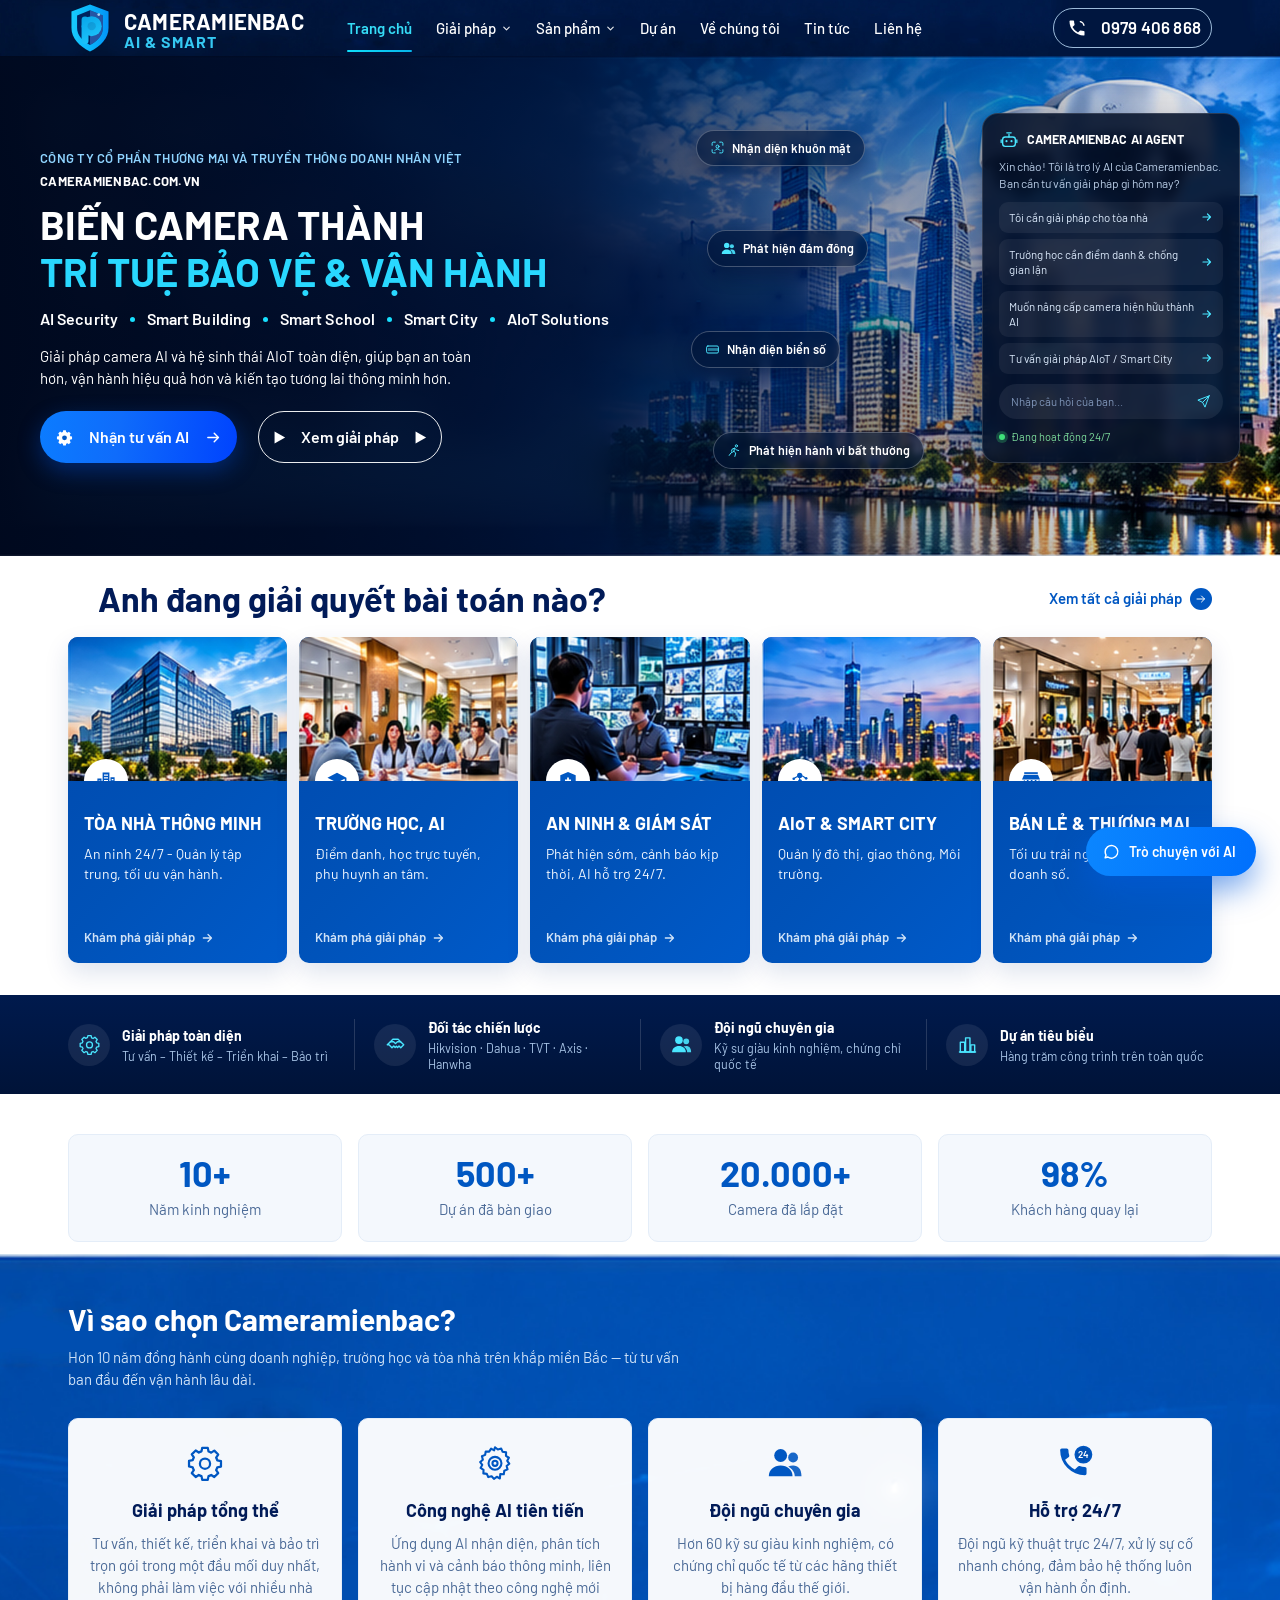
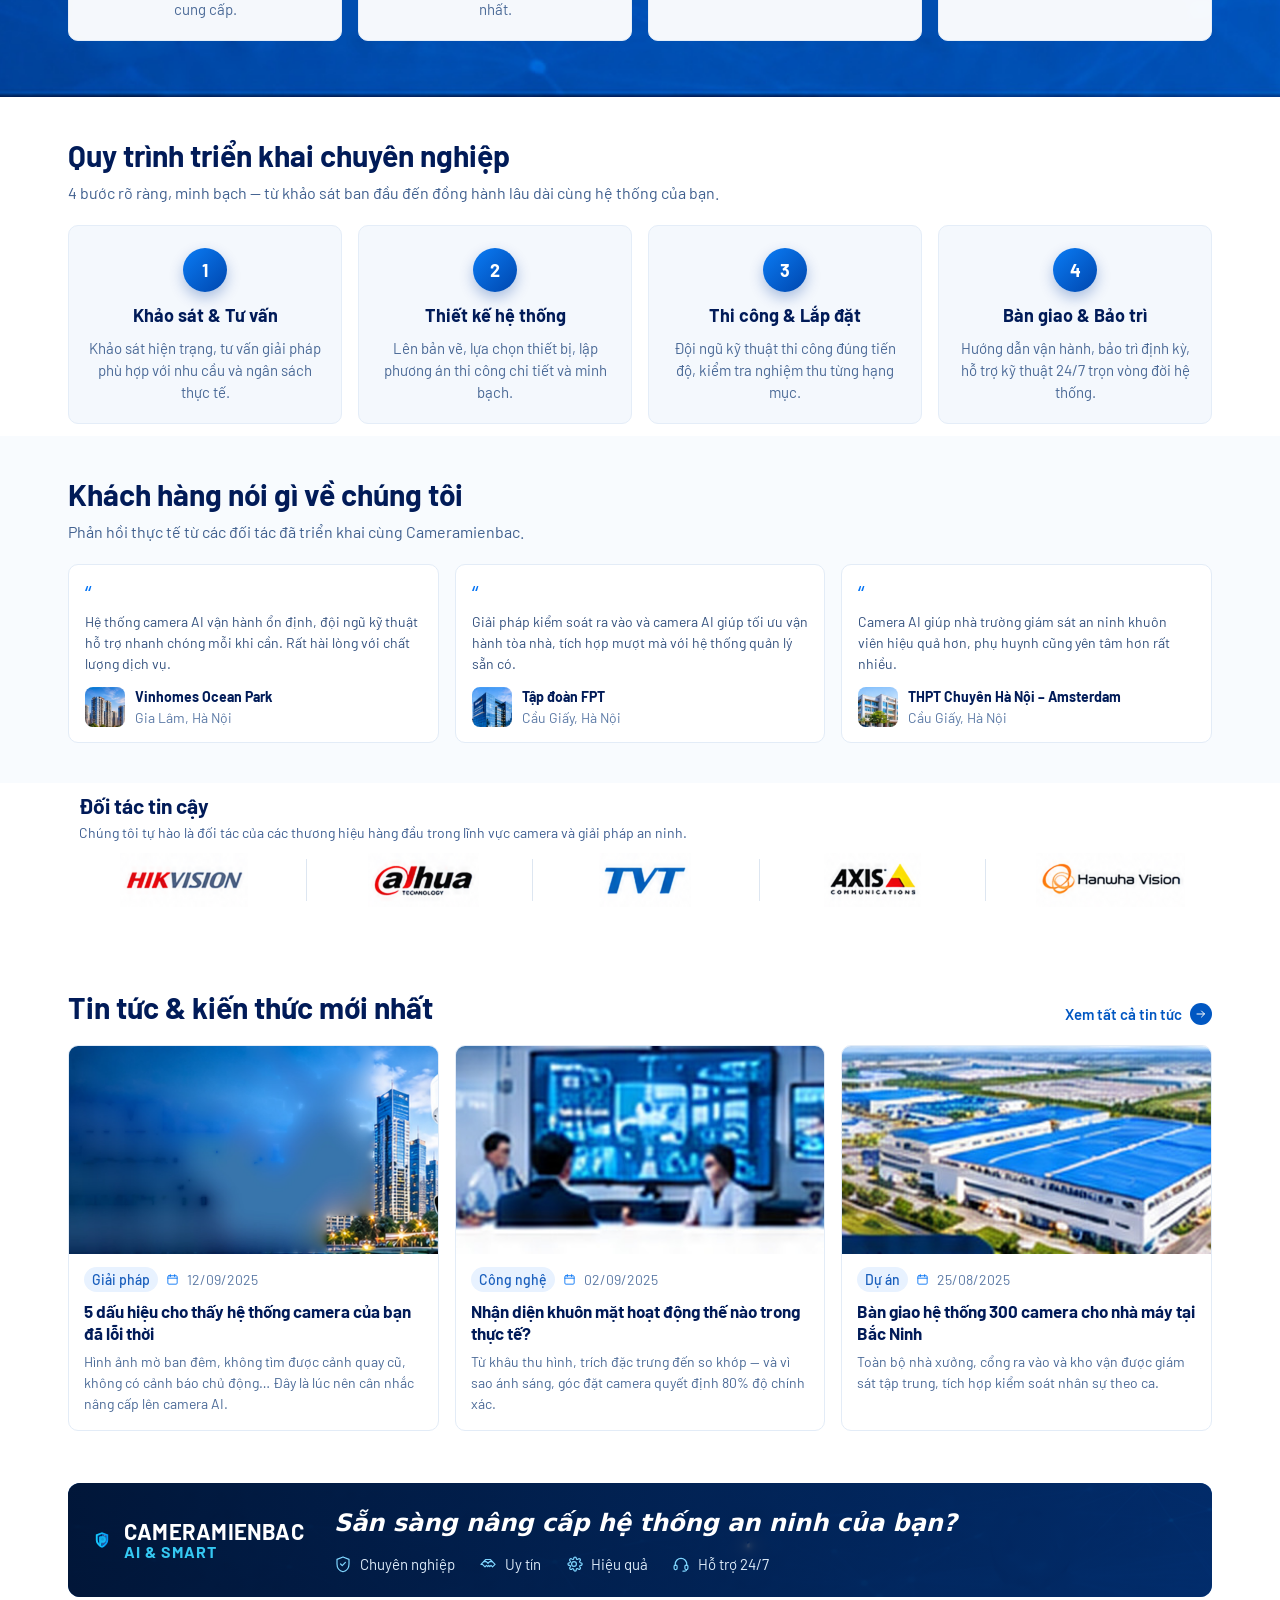
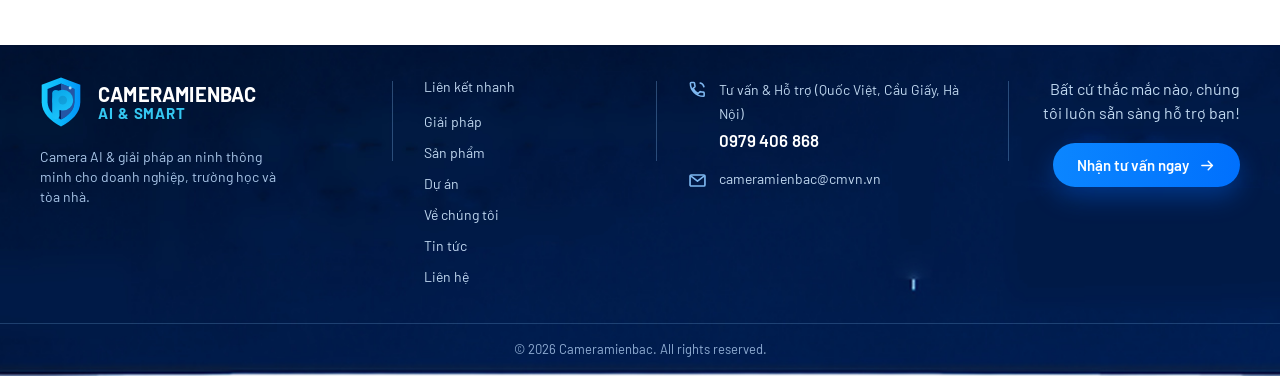
==== commit ac2b335a: "feat(index): remake toàn bộ section sau hero — nội dung phong phú hơn, nút chat nổi cố định - Nút "T" ====
--- a/index.html
+++ b/index.html
@@ -75,14 +75,14 @@
           </div>
           <p class="hero-agent__status"><i></i>Đang hoạt động 24/7</p>
         </div>
-
-        <a class="hero-chatbtn" href="lien-he.html">
-          <svg viewBox="0 0 24 24" stroke="currentColor" fill="none" stroke-width="1.8" stroke-linecap="round" stroke-linejoin="round" aria-hidden="true"><path d="M4 12.4a8 8 0 1 1 3.4 6.55L4 20l1.15-3.5A7.95 7.95 0 0 1 4 12.4Z"/></svg>
-          Trò chuyện với AI
-        </a>
-      </div>
-    </div>
-  </section>
+      </div>
+    </div>
+  </section>
+
+  <a class="floating-chatbtn" href="lien-he.html">
+    <svg viewBox="0 0 24 24" stroke="currentColor" fill="none" stroke-width="1.8" stroke-linecap="round" stroke-linejoin="round" aria-hidden="true"><path d="M4 12.4a8 8 0 1 1 3.4 6.55L4 20l1.15-3.5A7.95 7.95 0 0 1 4 12.4Z"/></svg>
+    Trò chuyện với AI
+  </a>
 
   <!-- ================================================== Problems ======== -->
   <section class="problems">
@@ -216,35 +216,52 @@
     </div>
   </section>
 
+  <!-- =================================================== Stats band ===== -->
+  <section class="psec">
+    <div class="container">
+      <div class="stat-grid">
+        <div class="stat"><b>10+</b><span>Năm kinh nghiệm</span></div>
+        <div class="stat"><b>500+</b><span>Dự án đã bàn giao</span></div>
+        <div class="stat"><b>20.000+</b><span>Camera đã lắp đặt</span></div>
+        <div class="stat"><b>98%</b><span>Khách hàng quay lại</span></div>
+      </div>
+    </div>
+  </section>
+
   <!-- ===================================================== Why us ======= -->
   <section class="whyus">
-    <div class="container whyus__inner">
-      <h2 class="whyus__title">Vì sao chọn Cameramienbac?</h2>
-
-      <div class="whyus__grid">
-        <div class="whyus__item">
-          <span class="whyus__ring">
+    <div class="container">
+      <div class="whyus__head">
+        <h2 class="whyus__title">Vì sao chọn Cameramienbac?</h2>
+        <p class="whyus__lead">Hơn 10 năm đồng hành cùng doanh nghiệp, trường học và tòa nhà trên khắp miền Bắc — từ tư vấn ban đầu đến vận hành lâu dài.</p>
+      </div>
+
+      <div class="grid grid--4">
+        <article class="fcard">
+          <span class="fcard__icon">
             <svg viewBox="0 0 24 24" fill="none" stroke="currentColor" stroke-width="1.5" stroke-linejoin="round" aria-hidden="true">
               <path d="M10.15 1.9h3.7l.5 2.45c.63.2 1.22.45 1.77.77l2.08-1.38 2.61 2.61-1.38 2.08c.32.55.57 1.14.77 1.77l2.45.5v3.7l-2.45.5c-.2.63-.45 1.22-.77 1.77l1.38 2.08-2.61 2.61-2.08-1.38c-.55.32-1.14.57-1.77.77l-.5 2.45h-3.7l-.5-2.45a7.9 7.9 0 0 1-1.77-.77l-2.08 1.38-2.61-2.61 1.38-2.08a7.9 7.9 0 0 1-.77-1.77L1.35 14.3v-3.7l2.45-.5c.2-.63.45-1.22.77-1.77L3.19 6.25 5.8 3.64l2.08 1.38c.55-.32 1.14-.57 1.77-.77l.5-2.35Z"/>
               <circle cx="12" cy="12.45" r="3.4"/>
             </svg>
           </span>
-          <span class="whyus__label">Giải pháp tổng thể</span>
-        </div>
-
-        <div class="whyus__item">
-          <span class="whyus__ring">
+          <h3 class="fcard__title">Giải pháp tổng thể</h3>
+          <p class="fcard__text">Tư vấn, thiết kế, triển khai và bảo trì trọn gói trong một đầu mối duy nhất, không phải làm việc với nhiều nhà cung cấp.</p>
+        </article>
+
+        <article class="fcard">
+          <span class="fcard__icon">
             <svg viewBox="0 0 24 24" fill="none" stroke="currentColor" stroke-width="1.4" stroke-linejoin="round" aria-hidden="true">
               <path d="M12 1.5 13.9 3l2.25-.6.95 2.15 2.3.35-.1 2.33 1.95 1.27-1.1 2.05 1.35 1.9-1.75 1.55.6 2.25-2.15.95-.35 2.3-2.33-.1L15.25 22.3 13.2 21.2l-1.9 1.35-1.55-1.75-2.25.6-.95-2.15-2.3-.35.1-2.33L2.4 15.3l1.1-2.05L2.15 11.35 3.9 9.8l-.6-2.25 2.15-.95.35-2.3 2.33.1L9.4 2.45l2.05 1.1L12 1.5Z"/>
               <circle cx="12" cy="12.2" r="4.3"/>
               <circle cx="12" cy="12.2" r="1.7"/>
             </svg>
           </span>
-          <span class="whyus__label">Công nghệ AI tiên tiến</span>
-        </div>
-
-        <div class="whyus__item">
-          <span class="whyus__ring">
+          <h3 class="fcard__title">Công nghệ AI tiên tiến</h3>
+          <p class="fcard__text">Ứng dụng AI nhận diện, phân tích hành vi và cảnh báo thông minh, liên tục cập nhật theo công nghệ mới nhất.</p>
+        </article>
+
+        <article class="fcard">
+          <span class="fcard__icon">
             <svg viewBox="0 0 24 24" fill="currentColor" aria-hidden="true">
               <circle cx="9.1" cy="7" r="4.3"/>
               <path d="M1.2 20.8c0-4.3 3.5-7.1 7.9-7.1s7.9 2.8 7.9 7.1H1.2Z"/>
@@ -252,19 +269,80 @@
               <path d="M14.2 14.4c1-.5 2.1-.7 3.2-.7 3.4 0 5.6 2.3 5.6 7.1h-4.5c0-2.6-1.7-4.9-4.3-6.4Z" opacity=".9"/>
             </svg>
           </span>
-          <span class="whyus__label">Đội ngũ chuyên gia</span>
-        </div>
-
-        <div class="whyus__item">
-          <span class="whyus__ring">
+          <h3 class="fcard__title">Đội ngũ chuyên gia</h3>
+          <p class="fcard__text">Hơn 60 kỹ sư giàu kinh nghiệm, có chứng chỉ quốc tế từ các hãng thiết bị hàng đầu thế giới.</p>
+        </article>
+
+        <article class="fcard">
+          <span class="fcard__icon">
             <svg viewBox="0 0 24 24" fill="none" aria-hidden="true">
               <path d="M5.4 9.9a15.1 15.1 0 0 0 6.5 6.5l2.1-2.1a1.1 1.1 0 0 1 1.1-.26c1.1.37 2.3.56 3.5.56a1.1 1.1 0 0 1 1.1 1.1v3.3a1.1 1.1 0 0 1-1.1 1.1A16.6 16.6 0 0 1 2.1 3.4 1.1 1.1 0 0 1 3.2 2.3h3.3a1.1 1.1 0 0 1 1.1 1.1c0 1.2.2 2.4.56 3.5a1.1 1.1 0 0 1-.26 1.1l-2.5 1.9Z" fill="currentColor"/>
               <circle cx="17.6" cy="6.4" r="5.4" fill="#0150b3" stroke="currentColor" stroke-width="1.1"/>
-              <text x="17.6" y="8.9" text-anchor="middle" font-family="Poppins, sans-serif" font-size="6.4" font-weight="600" fill="#fff">24</text>
+              <text x="17.6" y="8.9" text-anchor="middle" font-family="Barlow, sans-serif" font-size="6.4" font-weight="600" fill="#fff">24</text>
             </svg>
           </span>
-          <span class="whyus__label">Hỗ trợ 24/7</span>
-        </div>
+          <h3 class="fcard__title">Hỗ trợ 24/7</h3>
+          <p class="fcard__text">Đội ngũ kỹ thuật trực 24/7, xử lý sự cố nhanh chóng, đảm bảo hệ thống luôn vận hành ổn định.</p>
+        </article>
+      </div>
+    </div>
+  </section>
+
+  <!-- ================================================== Process ========= -->
+  <section class="psec">
+    <div class="container">
+      <div class="psec__head">
+        <h2 class="psec__title">Quy trình triển khai chuyên nghiệp</h2>
+        <p class="psec__lead">4 bước rõ ràng, minh bạch — từ khảo sát ban đầu đến đồng hành lâu dài cùng hệ thống của bạn.</p>
+      </div>
+      <div class="grid grid--4">
+        <article class="fcard">
+          <span class="fcard__num">1</span>
+          <h3 class="fcard__title">Khảo sát &amp; Tư vấn</h3>
+          <p class="fcard__text">Khảo sát hiện trạng, tư vấn giải pháp phù hợp với nhu cầu và ngân sách thực tế.</p>
+        </article>
+        <article class="fcard">
+          <span class="fcard__num">2</span>
+          <h3 class="fcard__title">Thiết kế hệ thống</h3>
+          <p class="fcard__text">Lên bản vẽ, lựa chọn thiết bị, lập phương án thi công chi tiết và minh bạch.</p>
+        </article>
+        <article class="fcard">
+          <span class="fcard__num">3</span>
+          <h3 class="fcard__title">Thi công &amp; Lắp đặt</h3>
+          <p class="fcard__text">Đội ngũ kỹ thuật thi công đúng tiến độ, kiểm tra nghiệm thu từng hạng mục.</p>
+        </article>
+        <article class="fcard">
+          <span class="fcard__num">4</span>
+          <h3 class="fcard__title">Bàn giao &amp; Bảo trì</h3>
+          <p class="fcard__text">Hướng dẫn vận hành, bảo trì định kỳ, hỗ trợ kỹ thuật 24/7 trọn vòng đời hệ thống.</p>
+        </article>
+      </div>
+    </div>
+  </section>
+
+  <!-- =============================================== Testimonials ======= -->
+  <section class="psec psec--tint">
+    <div class="container">
+      <div class="psec__head">
+        <h2 class="psec__title">Khách hàng nói gì về chúng tôi</h2>
+        <p class="psec__lead">Phản hồi thực tế từ các đối tác đã triển khai cùng Cameramienbac.</p>
+      </div>
+      <div class="grid grid--3">
+        <article class="quote">
+          <p class="quote__mark">&ldquo;</p>
+          <p class="quote__text">Hệ thống camera AI vận hành ổn định, đội ngũ kỹ thuật hỗ trợ nhanh chóng mỗi khi cần. Rất hài lòng với chất lượng dịch vụ.</p>
+          <p class="quote__by"><img src="assets/images/prj-1.jpg" alt="Vinhomes Ocean Park" loading="lazy"><span><b>Vinhomes Ocean Park</b><span>Gia Lâm, Hà Nội</span></span></p>
+        </article>
+        <article class="quote">
+          <p class="quote__mark">&ldquo;</p>
+          <p class="quote__text">Giải pháp kiểm soát ra vào và camera AI giúp tối ưu vận hành tòa nhà, tích hợp mượt mà với hệ thống quản lý sẵn có.</p>
+          <p class="quote__by"><img src="assets/images/prj-2.jpg" alt="Trụ sở Tập đoàn FPT" loading="lazy"><span><b>Tập đoàn FPT</b><span>Cầu Giấy, Hà Nội</span></span></p>
+        </article>
+        <article class="quote">
+          <p class="quote__mark">&ldquo;</p>
+          <p class="quote__text">Camera AI giúp nhà trường giám sát an ninh khuôn viên hiệu quả hơn, phụ huynh cũng yên tâm hơn rất nhiều.</p>
+          <p class="quote__by"><img src="assets/images/prj-4.jpg" alt="Trường THPT Chuyên Hà Nội – Amsterdam" loading="lazy"><span><b>THPT Chuyên Hà Nội – Amsterdam</b><span>Cầu Giấy, Hà Nội</span></span></p>
+        </article>
       </div>
     </div>
   </section>
@@ -286,6 +364,80 @@
     </div>
   </section>
 
+  <!-- =================================================== Latest news ==== -->
+  <section class="psec">
+    <div class="container">
+      <div class="psec__head psec__head--row">
+        <h2 class="psec__title">Tin tức &amp; kiến thức mới nhất</h2>
+        <a class="link-more" href="tin-tuc.html">Xem tất cả tin tức <i><svg viewBox="0 0 24 24" stroke="currentColor" fill="none" stroke-width="2" stroke-linecap="round" stroke-linejoin="round" aria-hidden="true"><path d="M4 12h15m-6-6 6 6-6 6"/></svg></i></a>
+      </div>
+      <div class="grid grid--3">
+        <article class="news">
+          <div class="news__media"><img src="assets/images/prd-hero.jpg" alt="5 dấu hiệu cho thấy hệ thống camera của bạn đã lỗi thời" loading="lazy"></div>
+          <div class="news__body">
+            <p class="news__meta"><span class="tag">Giải pháp</span><svg viewBox="0 0 24 24" stroke="currentColor" fill="none" stroke-width="1.6" stroke-linecap="round" stroke-linejoin="round" aria-hidden="true"><rect x="3.4" y="5" width="17.2" height="15.6" rx="2"/><path d="M3.4 9.6h17.2M8 3v4M16 3v4"/></svg>12/09/2025</p>
+            <h3 class="news__title">5 dấu hiệu cho thấy hệ thống camera của bạn đã lỗi thời</h3>
+            <p class="news__text">Hình ảnh mờ ban đêm, không tìm được cảnh quay cũ, không có cảnh báo chủ động… Đây là lúc nên cân nhắc nâng cấp lên camera AI.</p>
+          </div>
+        </article>
+        <article class="news">
+          <div class="news__media"><img src="assets/images/ai-news-2.jpg" alt="Nhận diện khuôn mặt hoạt động thế nào trong thực tế?" loading="lazy"></div>
+          <div class="news__body">
+            <p class="news__meta"><span class="tag">Công nghệ</span><svg viewBox="0 0 24 24" stroke="currentColor" fill="none" stroke-width="1.6" stroke-linecap="round" stroke-linejoin="round" aria-hidden="true"><rect x="3.4" y="5" width="17.2" height="15.6" rx="2"/><path d="M3.4 9.6h17.2M8 3v4M16 3v4"/></svg>02/09/2025</p>
+            <h3 class="news__title">Nhận diện khuôn mặt hoạt động thế nào trong thực tế?</h3>
+            <p class="news__text">Từ khâu thu hình, trích đặc trưng đến so khớp — và vì sao ánh sáng, góc đặt camera quyết định 80% độ chính xác.</p>
+          </div>
+        </article>
+        <article class="news">
+          <div class="news__media"><img src="assets/images/prj-9.jpg" alt="Bàn giao hệ thống 300 camera cho nhà máy tại Bắc Ninh" loading="lazy"></div>
+          <div class="news__body">
+            <p class="news__meta"><span class="tag">Dự án</span><svg viewBox="0 0 24 24" stroke="currentColor" fill="none" stroke-width="1.6" stroke-linecap="round" stroke-linejoin="round" aria-hidden="true"><rect x="3.4" y="5" width="17.2" height="15.6" rx="2"/><path d="M3.4 9.6h17.2M8 3v4M16 3v4"/></svg>25/08/2025</p>
+            <h3 class="news__title">Bàn giao hệ thống 300 camera cho nhà máy tại Bắc Ninh</h3>
+            <p class="news__text">Toàn bộ nhà xưởng, cổng ra vào và kho vận được giám sát tập trung, tích hợp kiểm soát nhân sự theo ca.</p>
+          </div>
+        </article>
+      </div>
+    </div>
+  </section>
+
+  <!-- ======================================================= CTA ========= -->
+  <section class="psec psec--last">
+    <div class="container">
+      <div class="slogan">
+        <div class="slogan__inner">
+          <span class="brand"><svg class="brand__mark" viewBox="0 0 48 58" fill="none" aria-hidden="true">
+        <defs>
+          <linearGradient id="hp-shell" x1="1.6" y1="29" x2="46.4" y2="29" gradientUnits="userSpaceOnUse">
+            <stop stop-color="#18cbfd"/><stop offset=".5" stop-color="#0ab5fb"/><stop offset="1" stop-color="#0293f7"/>
+          </linearGradient>
+          <linearGradient id="hp-lens" x1="14" y1="14" x2="34" y2="49" gradientUnits="userSpaceOnUse">
+            <stop stop-color="#07a4e8"/><stop offset="1" stop-color="#20c9fe"/>
+          </linearGradient>
+        </defs>
+        <path d="M24 .6 46.4 9v19.6c0 13-9.4 22-22.4 28.8C11 50.6 1.6 41.6 1.6 28.6V9L24 .6Z" fill="url(#hp-shell)"/>
+        <path d="M24 7.6 39.6 13.9v14.7c0 9.4-6.6 16-15.6 20.8-9-4.8-15.6-11.4-15.6-20.8V13.9L24 7.6Z" fill="#00235f"/>
+        <path d="M24 7.6 39.6 13.9v14.7c0 9.4-6.6 16-15.6 20.8V7.6Z" fill="#3c74ce" opacity=".62"/>
+        <rect x="13.8" y="15" width="8.4" height="33.6" rx="4.2" fill="url(#hp-lens)"/>
+        <circle cx="26" cy="26.8" r="12.1" fill="url(#hp-lens)"/>
+        <circle cx="26" cy="26.8" r="5" fill="#0a2a66" opacity=".16"/>
+        <circle cx="34.6" cy="12.8" r="1.7" fill="#bfe9ff" opacity=".85"/>
+      </svg>
+            <span class="brand__text"><span class="brand__name">CAMERAMIENBAC</span><span class="brand__sub">AI &amp; SMART</span></span>
+          </span>
+          <div class="slogan__body">
+            <p class="slogan__title">Sẵn sàng nâng cấp hệ thống an ninh của bạn?</p>
+            <ul class="slogan__points">
+              <li><svg viewBox="0 0 24 24" stroke="currentColor" fill="none" stroke-width="1.6" stroke-linecap="round" stroke-linejoin="round" aria-hidden="true"><path d="M12 2.6 4 5.8v6.1c0 5 3.4 9.2 8 10.4 4.6-1.2 8-5.4 8-10.4V5.8l-8-3.2Z"/><path d="m8.8 12 2.2 2.2 4.2-4.4"/></svg>Chuyên nghiệp</li>
+              <li><svg viewBox="0 0 24 24" stroke="currentColor" fill="none" stroke-width="1.6" stroke-linecap="round" stroke-linejoin="round" aria-hidden="true"><path d="M2.6 12.4 6.2 8.8h3.6l2.2 2.2 2.2-2.2h3.6l3.6 3.6-3.4 3.4-2-2-1.6 1.6-1.4-1.4-1.4 1.4-1.6-1.6-2 2-3.4-3.4Z"/><path d="M6.2 8.8 9 6h6l2.8 2.8"/></svg>Uy tín</li>
+              <li><svg viewBox="0 0 24 24" stroke="currentColor" fill="none" stroke-width="1.6" stroke-linecap="round" stroke-linejoin="round" aria-hidden="true"><circle cx="12" cy="12" r="3.2"/><path d="M19.6 14.6a1.4 1.4 0 0 0 .3 1.5l.1.1a1.7 1.7 0 1 1-2.4 2.4l-.1-.1a1.4 1.4 0 0 0-1.5-.3 1.4 1.4 0 0 0-.9 1.3v.2a1.7 1.7 0 1 1-3.4 0v-.1a1.4 1.4 0 0 0-.9-1.3 1.4 1.4 0 0 0-1.5.3l-.1.1a1.7 1.7 0 1 1-2.4-2.4l.1-.1a1.4 1.4 0 0 0 .3-1.5 1.4 1.4 0 0 0-1.3-.9h-.2a1.7 1.7 0 1 1 0-3.4h.1a1.4 1.4 0 0 0 1.3-.9 1.4 1.4 0 0 0-.3-1.5l-.1-.1a1.7 1.7 0 1 1 2.4-2.4l.1.1a1.4 1.4 0 0 0 1.5.3h.1a1.4 1.4 0 0 0 .9-1.3v-.2a1.7 1.7 0 1 1 3.4 0v.1a1.4 1.4 0 0 0 .9 1.3 1.4 1.4 0 0 0 1.5-.3l.1-.1a1.7 1.7 0 1 1 2.4 2.4l-.1.1a1.4 1.4 0 0 0-.3 1.5v.1a1.4 1.4 0 0 0 1.3.9h.2a1.7 1.7 0 1 1 0 3.4h-.1a1.4 1.4 0 0 0-1.3.9Z"/></svg>Hiệu quả</li>
+              <li><svg viewBox="0 0 24 24" stroke="currentColor" fill="none" stroke-width="1.6" stroke-linecap="round" stroke-linejoin="round" aria-hidden="true"><path d="M4.4 14v-2a7.6 7.6 0 0 1 15.2 0v2"/><rect x="2.8" y="13.4" width="4" height="6" rx="1.6"/><rect x="17.2" y="13.4" width="4" height="6" rx="1.6"/><path d="M19.6 19.4a3 3 0 0 1-3 2.2h-2"/></svg>Hỗ trợ 24/7</li>
+            </ul>
+          </div>
+        </div>
+      </div>
+    </div>
+  </section>
+
 </main>
 
 <div data-include="partials/footer.html"></div>
--- a/assets/css/style.css
+++ b/assets/css/style.css
@@ -490,26 +490,26 @@
   box-shadow: 0 0 0 3px rgba(63, 224, 122, .25);
 }
 
-.hero-chatbtn {
-  position: absolute;
-  right: 0;
-  bottom: 4%;
-  z-index: 3;
+.floating-chatbtn {
+  position: fixed;
+  right: 24px;
+  bottom: 24px;
+  z-index: 80;
   display: inline-flex;
   align-items: center;
   gap: 8px;
-  padding: 11px 18px 11px 14px;
+  padding: 14px 20px 14px 16px;
   background: linear-gradient(97deg, #0b86ff 0%, #0070fd 100%);
   border-radius: var(--radius-pill);
-  font-size: 13px;
+  font-size: 14px;
   font-weight: 600;
   color: #fff;
-  box-shadow: 0 10px 24px rgba(0, 92, 224, .45);
-  transition: transform .18s ease;
-}
-
-.hero-chatbtn:hover { transform: translateY(-2px); }
-.hero-chatbtn svg { flex: none; width: 17px; height: 17px; }
+  box-shadow: 0 14px 30px rgba(0, 92, 224, .5);
+  transition: transform .18s ease, box-shadow .18s ease;
+}
+
+.floating-chatbtn:hover { transform: translateY(-3px); box-shadow: 0 18px 36px rgba(0, 92, 224, .55); }
+.floating-chatbtn svg { flex: none; width: 19px; height: 19px; }
 
 /* --------------------------------------------------------------------------
    6. Buttons
@@ -727,69 +727,43 @@
    -------------------------------------------------------------------------- */
 .whyus {
   height: auto;
-  padding: 20px 0 28px;
+  padding: 48px 0 56px;
   background: #0150b3 url("../images/whyus-bg.jpg") center / cover no-repeat;
 }
 
-.whyus__inner { padding-left: calc(var(--gutter) + 2px); }
+.whyus__head { max-width: 620px; margin-bottom: 28px; }
 
 .whyus__title {
-  padding-top: 16px;
-  font-size: 27px;
-  font-weight: 600;
-  line-height: 1;
-  color: #fff;
-}
-
-.whyus__grid {
-  display: grid;
-  grid-template-columns: repeat(4, 1fr);
-  margin-top: 16px;
-  margin-left: -2px;
-}
-
-.whyus__item {
-  display: flex;
-  flex-direction: column;
-  align-items: center;
-  gap: 8px;
-  position: relative;
-}
-
-.whyus__item + .whyus__item::before {
-  content: "";
-  position: absolute;
-  left: 0;
-  top: 10px;
-  height: 84px;
-  border-left: 1px solid rgba(190, 222, 250, .55);
-}
-
-.whyus__item:nth-child(1) { --nudge: 6px; }
-.whyus__item:nth-child(2) { --nudge: 2px; }
-.whyus__item:nth-child(3) { --nudge: -4px; }
-.whyus__item:nth-child(4) { --nudge: -5px; }
-
-.whyus__ring,
-.whyus__label { position: relative; left: var(--nudge, 0); }
-
-.whyus__ring {
-  display: inline-flex;
-  align-items: center;
-  justify-content: center;
-  width: 66px; height: 66px;
-  border: 2px solid #2fe0ff;
+  font-family: var(--font-ui);
+  font-size: 30px;
+  font-weight: 700;
+  line-height: 1.15;
+  color: #fff;
+}
+
+.whyus__lead {
+  margin-top: 10px;
+  font-size: 15px;
+  line-height: 22px;
+  color: #cfe2f7;
+}
+
+.whyus .fcard {
+  background: rgba(255, 255, 255, .96);
+}
+
+.fcard__num {
+  display: inline-flex;
+  align-items: center;
+  justify-content: center;
+  width: 44px; height: 44px;
   border-radius: 50%;
-  color: #fff;
-}
-
-.whyus__ring svg { width: 34px; height: 34px; }
-
-.whyus__label {
-  font-size: 16px;
-  font-weight: 600;
-  color: #fff;
-  text-align: center;
+  background: linear-gradient(135deg, #0a7cf5, #0046ad);
+  color: #fff;
+  font-family: var(--font-display);
+  font-weight: 700;
+  font-size: 18px;
+  box-shadow: 0 6px 14px rgba(0, 60, 160, .3);
 }
 
 /* --------------------------------------------------------------------------
@@ -1074,10 +1048,7 @@
   .problems__grid { grid-template-columns: repeat(3, 1fr); gap: 16px; }
   .problems__title { padding-left: 0; }
 
-  .whyus { height: auto; padding-bottom: 28px; }
-  .whyus__grid { grid-template-columns: repeat(2, 1fr); gap: 22px 0; }
-  .whyus__item { --nudge: 0; }
-  .whyus__item:nth-child(odd)::before { display: none; }
+  .whyus { padding: 36px 0 40px; }
 
   .footer__inner { grid-template-columns: 1fr 1fr; gap: 28px 0; padding: 28px 0 32px; }
   .footer__col--links, .footer__col--contact { padding-left: 0; }
@@ -1123,6 +1094,9 @@
 
   .nav-toggle { margin-left: auto; }
 
+  .floating-chatbtn { right: 16px; bottom: 16px; padding: 13px; font-size: 0; }
+  .floating-chatbtn svg { width: 21px; height: 21px; }
+
   .hero__grid { padding: 24px 0 30px; }
   .hero__title { font-size: 36px; line-height: 42px; }
   .hero__tags { flex-wrap: wrap; gap: 8px 14px; }
@@ -1137,9 +1111,6 @@
   .trustbar__list { grid-template-columns: 1fr; row-gap: 18px; }
   .trustbar__item { padding-left: 0; }
   .trustbar__item::before { display: none; }
-
-  .whyus__grid { grid-template-columns: 1fr; }
-  .whyus__item + .whyus__item::before { display: none; }
 
   .partners__list { grid-template-columns: repeat(2, 1fr); gap: 22px 0; }
   .partners__item:nth-child(odd)::before { display: none; }
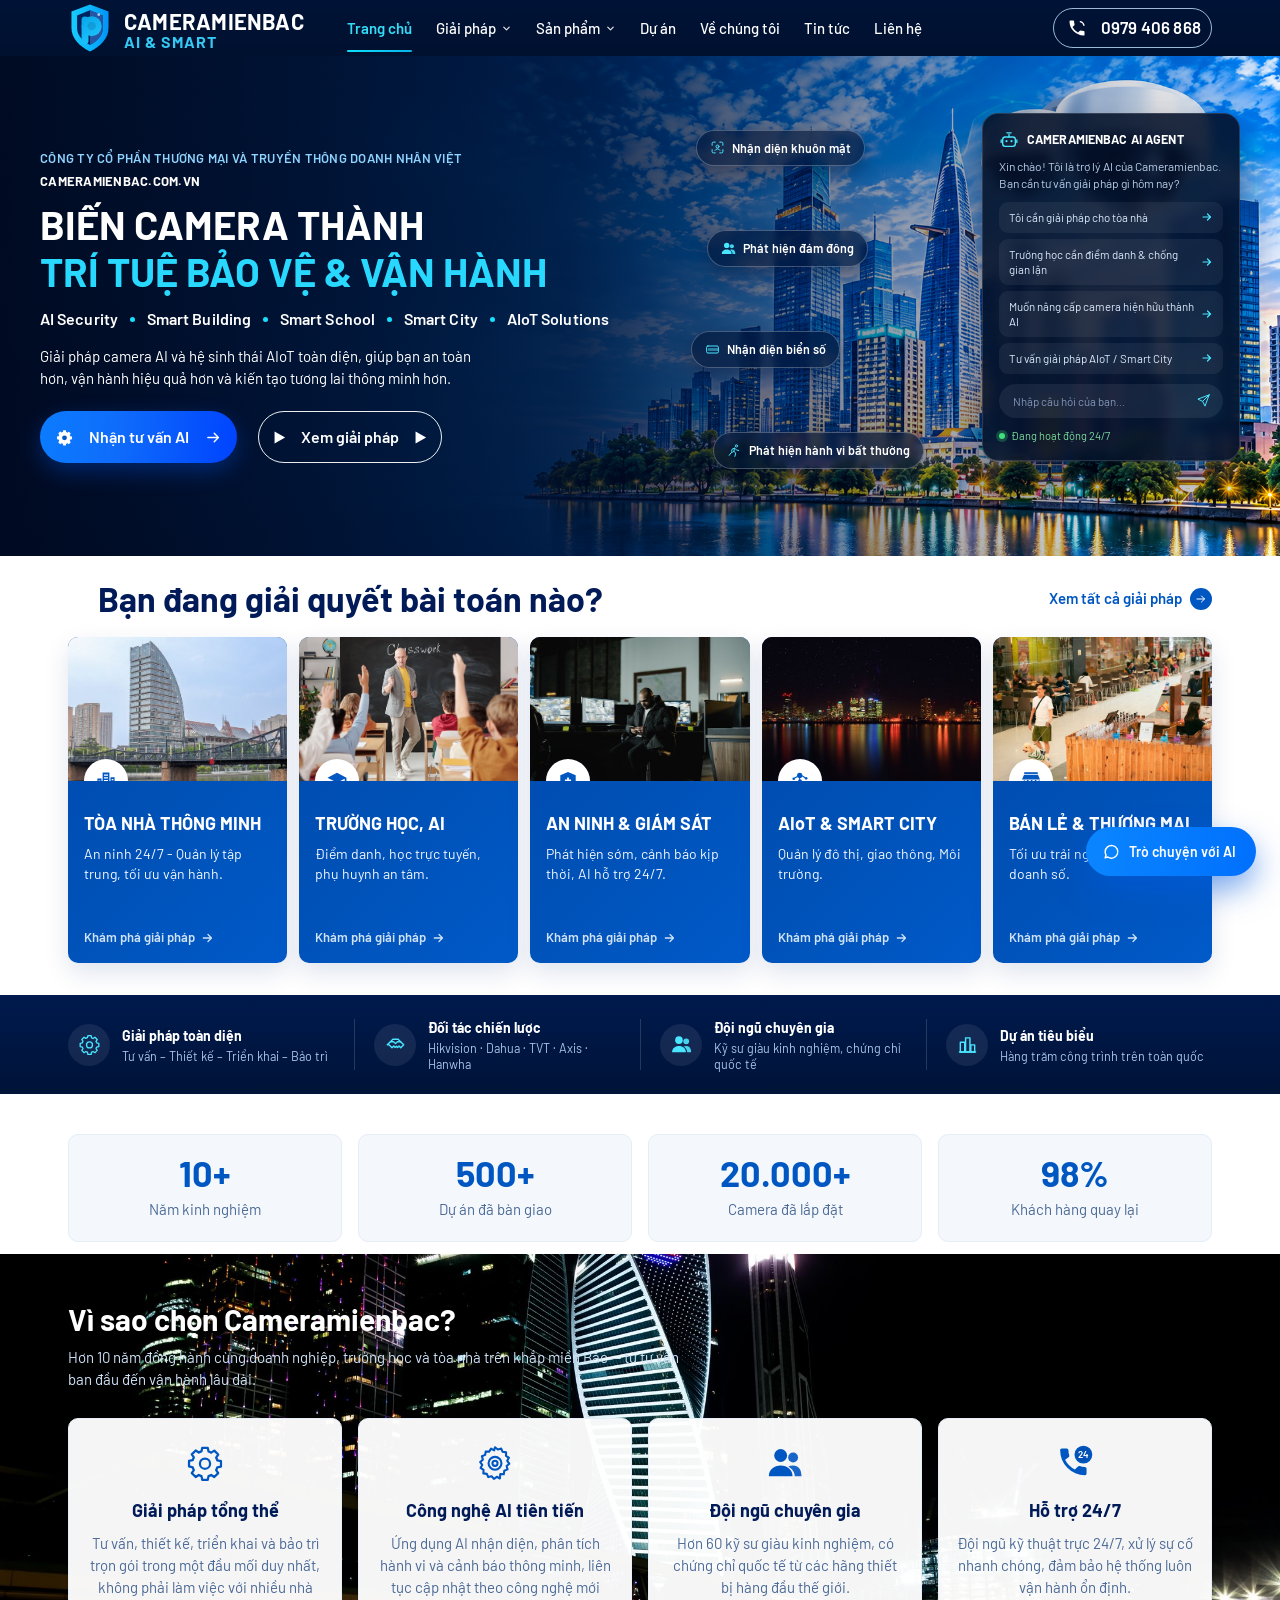
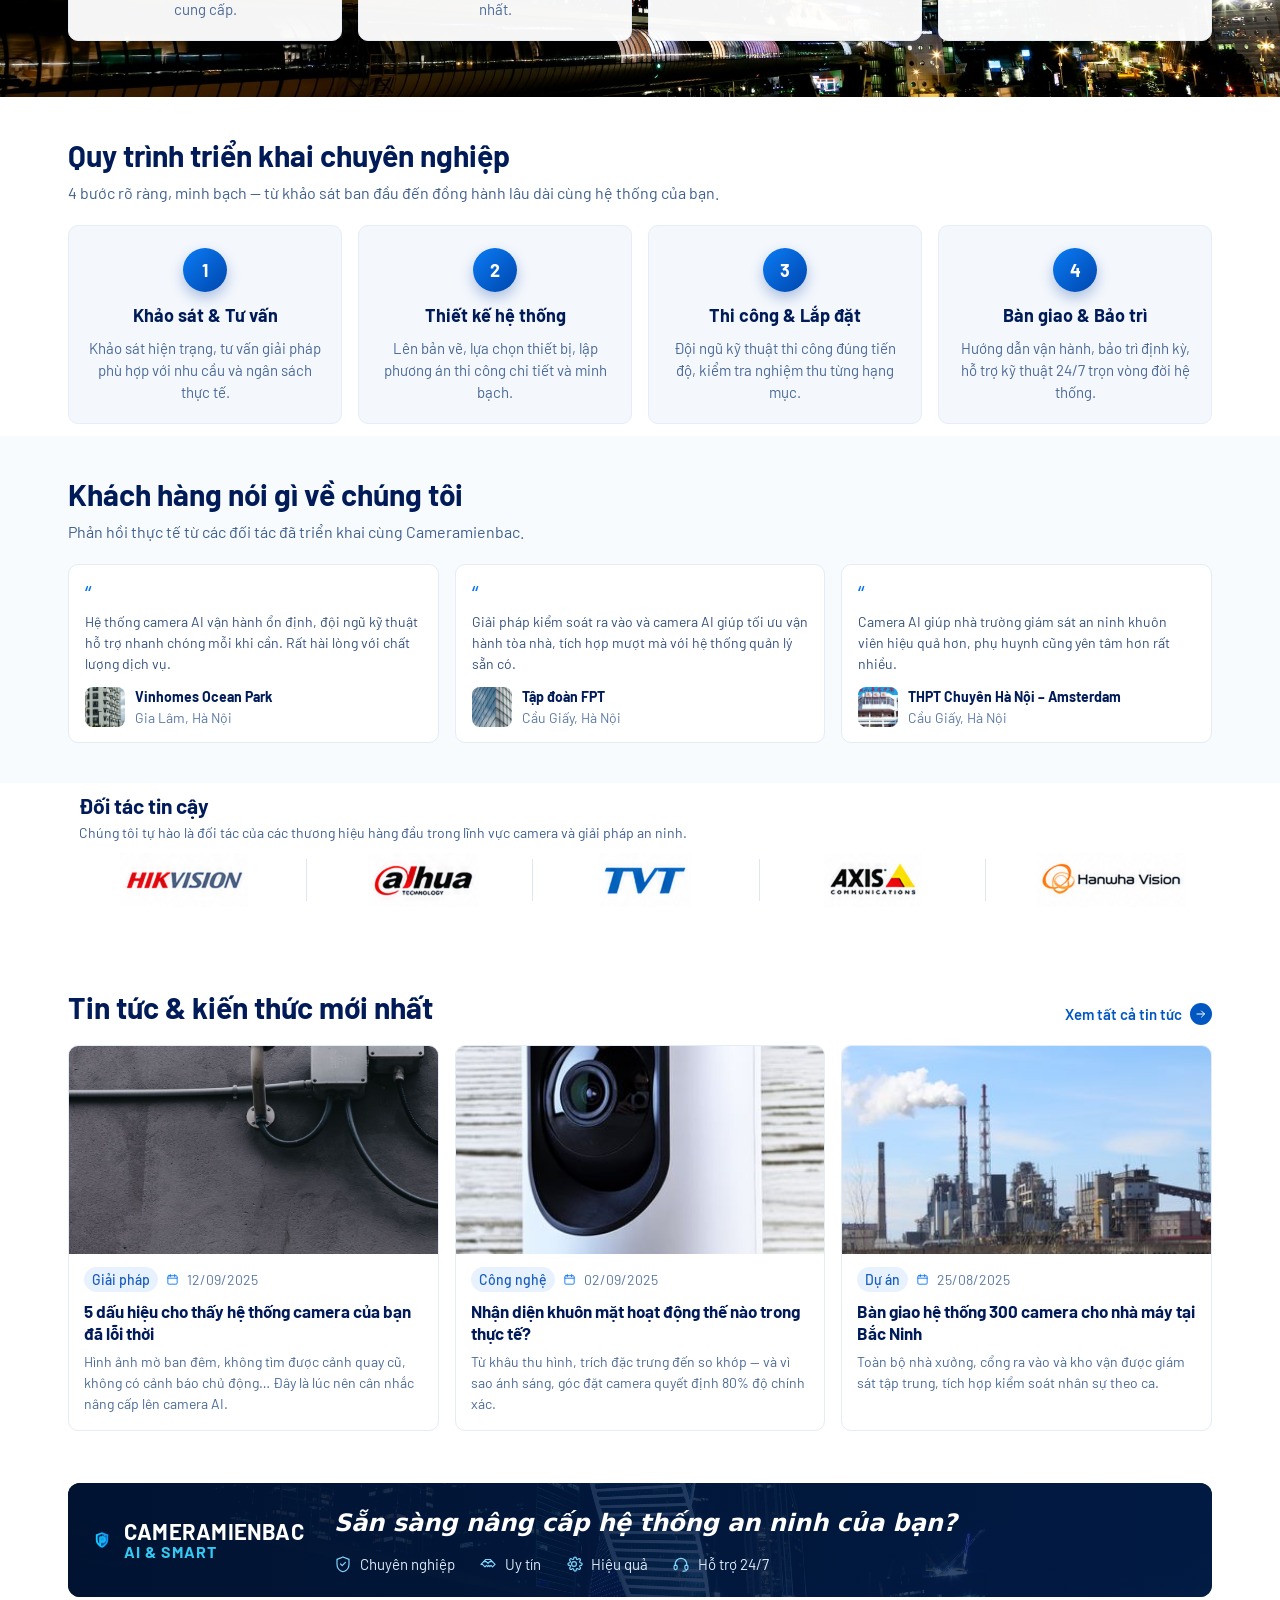
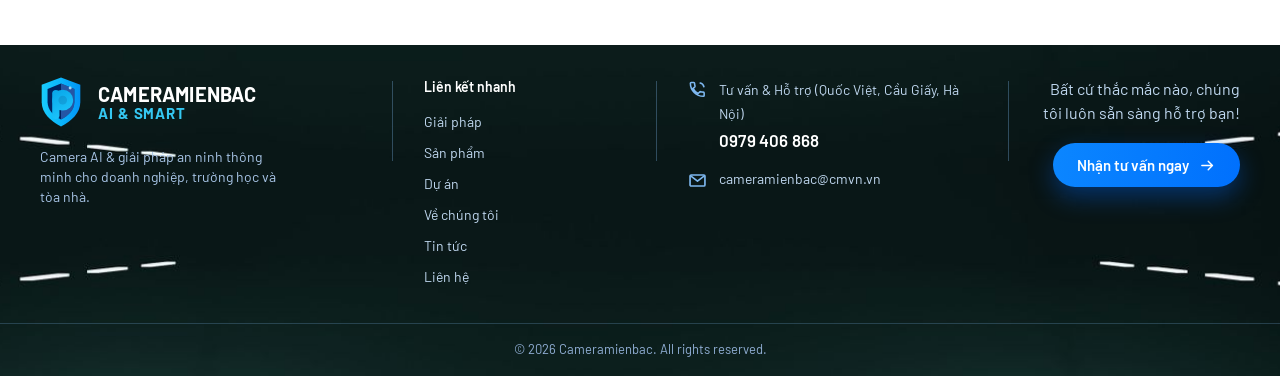
==== commit de2290fe: "update final" ====
--- a/index.html
+++ b/index.html
@@ -5,6 +5,7 @@
 <meta name="viewport" content="width=device-width, initial-scale=1">
 <title>Cameramienbac — Biến camera thành trí tuệ bảo vệ &amp; vận hành</title>
 <meta name="description" content="Giải pháp camera thông minh, ứng dụng AI hiện đại, giúp giám sát an ninh, quản lý vận hành và tối ưu hiệu quả cho mọi không gian.">
+<link rel="icon" type="image/svg+xml" href="assets/images/favicon.svg">
 <link rel="preconnect" href="https://fonts.googleapis.com">
 <link rel="preconnect" href="https://fonts.gstatic.com" crossorigin>
 <link href="https://fonts.googleapis.com/css2?family=Barlow:wght@300;400;500;600;700&display=swap" rel="stylesheet">
@@ -38,13 +39,13 @@
         <p class="hero__lead">Giải pháp camera AI và hệ sinh thái AIoT toàn diện, giúp bạn an toàn hơn, vận hành hiệu quả hơn và kiến tạo tương lai thông minh hơn.</p>
 
         <div class="hero__actions">
-          <a class="btn btn--primary" href="lien-he.html">
+          <a class="btn btn--primary" href="lien-he" data-chat-open>
             <svg width="19" height="19" viewBox="0 0 24 24" fill="currentColor" aria-hidden="true"><path d="M10.15 1.9h3.7l.5 2.45c.63.2 1.22.45 1.77.77l2.08-1.38 2.61 2.61-1.38 2.08c.32.55.57 1.14.77 1.77l2.45.5v3.7l-2.45.5c-.2.63-.45 1.22-.77 1.77l1.38 2.08-2.61 2.61-2.08-1.38c-.55.32-1.14.57-1.77.77l-.5 2.45h-3.7l-.5-2.45a7.9 7.9 0 0 1-1.77-.77l-2.08 1.38-2.61-2.61 1.38-2.08a7.9 7.9 0 0 1-.77-1.77L1.35 14.3v-3.7l2.45-.5c.2-.63.45-1.22.77-1.77L3.19 6.25 5.8 3.64l2.08 1.38c.55-.32 1.14-.57 1.77-.77l.5-2.35Z"/><circle cx="12" cy="12.45" r="3.4" fill="#0057c2"/></svg>
             Nhận tư vấn AI
             <svg width="17" height="17" viewBox="0 0 24 24" fill="none" stroke="currentColor" stroke-width="2" stroke-linecap="round" stroke-linejoin="round" aria-hidden="true"><path d="M4 12h15m-6-6 6 6-6 6"/></svg>
           </a>
 
-          <a class="btn btn--ghost" href="giai-phap.html">
+          <a class="btn btn--ghost" href="giai-phap">
             <svg width="18" height="18" viewBox="0 0 24 24" fill="currentColor" aria-hidden="true"><path d="M5 3.4 20 12 5 20.6V3.4Z"/></svg>
             Xem giải pháp
             <svg width="12" height="12" viewBox="0 0 24 24" fill="currentColor" aria-hidden="true"><path d="M5 3.4 20 12 5 20.6V3.4Z"/></svg>
@@ -64,32 +65,60 @@
           <p class="hero-agent__head"><svg viewBox="0 0 24 24" stroke="currentColor" fill="none" stroke-width="1.6" stroke-linecap="round" stroke-linejoin="round" aria-hidden="true"><rect x="4.4" y="8.4" width="15.2" height="11.2" rx="3"/><path d="M12 8.4V5.2M9.4 3.4h5.2"/><circle cx="9" cy="13.4" r="1.3" fill="currentColor" stroke="none"/><circle cx="15" cy="13.4" r="1.3" fill="currentColor" stroke="none"/><path d="M2.6 12v3M21.4 12v3"/></svg>CAMERAMIENBAC AI AGENT</p>
           <p class="hero-agent__intro">Xin chào! Tôi là trợ lý AI của Cameramienbac. Bạn cần tư vấn giải pháp gì hôm nay?</p>
           <div class="hero-agent__options">
-            <a href="lien-he.html">Tôi cần giải pháp cho tòa nhà <svg viewBox="0 0 24 24" stroke="currentColor" fill="none" stroke-width="2.4" stroke-linecap="round" stroke-linejoin="round" aria-hidden="true"><path d="M4 12h15m-6-6 6 6-6 6"/></svg></a>
-            <a href="lien-he.html">Trường học cần điểm danh &amp; chống gian lận <svg viewBox="0 0 24 24" stroke="currentColor" fill="none" stroke-width="2.4" stroke-linecap="round" stroke-linejoin="round" aria-hidden="true"><path d="M4 12h15m-6-6 6 6-6 6"/></svg></a>
-            <a href="lien-he.html">Muốn nâng cấp camera hiện hữu thành AI <svg viewBox="0 0 24 24" stroke="currentColor" fill="none" stroke-width="2.4" stroke-linecap="round" stroke-linejoin="round" aria-hidden="true"><path d="M4 12h15m-6-6 6 6-6 6"/></svg></a>
-            <a href="lien-he.html">Tư vấn giải pháp AIoT / Smart City <svg viewBox="0 0 24 24" stroke="currentColor" fill="none" stroke-width="2.4" stroke-linecap="round" stroke-linejoin="round" aria-hidden="true"><path d="M4 12h15m-6-6 6 6-6 6"/></svg></a>
-          </div>
-          <div class="hero-agent__input">
-            <span>Nhập câu hỏi của bạn…</span>
-            <svg viewBox="0 0 24 24" stroke="currentColor" fill="none" stroke-width="1.6" stroke-linecap="round" stroke-linejoin="round" aria-hidden="true"><path d="M21 3 10.6 13.4M21 3l-6.6 18-3.8-7.6L3 9.8 21 3Z"/></svg>
-          </div>
+            <a href="lien-he" data-chat-ask="Tôi cần giải pháp cho tòa nhà">Tôi cần giải pháp cho tòa nhà <svg viewBox="0 0 24 24" stroke="currentColor" fill="none" stroke-width="2.4" stroke-linecap="round" stroke-linejoin="round" aria-hidden="true"><path d="M4 12h15m-6-6 6 6-6 6"/></svg></a>
+            <a href="lien-he" data-chat-ask="Trường học cần điểm danh &amp; chống gian lận">Trường học cần điểm danh &amp; chống gian lận <svg viewBox="0 0 24 24" stroke="currentColor" fill="none" stroke-width="2.4" stroke-linecap="round" stroke-linejoin="round" aria-hidden="true"><path d="M4 12h15m-6-6 6 6-6 6"/></svg></a>
+            <a href="lien-he" data-chat-ask="Muốn nâng cấp camera hiện hữu thành AI">Muốn nâng cấp camera hiện hữu thành AI <svg viewBox="0 0 24 24" stroke="currentColor" fill="none" stroke-width="2.4" stroke-linecap="round" stroke-linejoin="round" aria-hidden="true"><path d="M4 12h15m-6-6 6 6-6 6"/></svg></a>
+            <a href="lien-he" data-chat-ask="Tư vấn giải pháp AIoT / Smart City">Tư vấn giải pháp AIoT / Smart City <svg viewBox="0 0 24 24" stroke="currentColor" fill="none" stroke-width="2.4" stroke-linecap="round" stroke-linejoin="round" aria-hidden="true"><path d="M4 12h15m-6-6 6 6-6 6"/></svg></a>
+          </div>
+          <form class="hero-agent__input" id="hero-agent-form">
+            <input type="text" class="hero-agent__field" id="hero-agent-field" placeholder="Nhập câu hỏi của bạn…" autocomplete="off">
+            <button type="submit" class="hero-agent__send" aria-label="Gửi câu hỏi">
+              <svg viewBox="0 0 24 24" stroke="currentColor" fill="none" stroke-width="1.6" stroke-linecap="round" stroke-linejoin="round" aria-hidden="true"><path d="M21 3 10.6 13.4M21 3l-6.6 18-3.8-7.6L3 9.8 21 3Z"/></svg>
+            </button>
+          </form>
           <p class="hero-agent__status"><i></i>Đang hoạt động 24/7</p>
         </div>
       </div>
     </div>
   </section>
 
-  <a class="floating-chatbtn" href="lien-he.html">
+  <a class="floating-chatbtn" href="lien-he" id="chatbtn-toggle" aria-haspopup="dialog" aria-controls="chatbox" aria-expanded="false">
     <svg viewBox="0 0 24 24" stroke="currentColor" fill="none" stroke-width="1.8" stroke-linecap="round" stroke-linejoin="round" aria-hidden="true"><path d="M4 12.4a8 8 0 1 1 3.4 6.55L4 20l1.15-3.5A7.95 7.95 0 0 1 4 12.4Z"/></svg>
     Trò chuyện với AI
   </a>
 
+  <div class="chatbox" id="chatbox" hidden>
+    <div class="chatbox__panel" role="dialog" aria-modal="false" aria-labelledby="chatbox-title">
+      <div class="chatbox__head">
+        <div class="chatbox__head-info">
+          <span class="chatbox__avatar"><svg viewBox="0 0 24 24" stroke="currentColor" fill="none" stroke-width="1.6" stroke-linecap="round" stroke-linejoin="round" aria-hidden="true"><rect x="4.4" y="8.4" width="15.2" height="11.2" rx="3"/><path d="M12 8.4V5.2M9.4 3.4h5.2"/><circle cx="9" cy="13.4" r="1.3" fill="currentColor" stroke="none"/><circle cx="15" cy="13.4" r="1.3" fill="currentColor" stroke="none"/><path d="M2.6 12v3M21.4 12v3"/></svg></span>
+          <div>
+            <p class="chatbox__title" id="chatbox-title">Trợ lý AI Cameramienbac</p>
+            <p class="chatbox__status"><i></i>Đang hoạt động 24/7</p>
+          </div>
+        </div>
+        <button type="button" class="chatbox__close" id="chatbox-close" aria-label="Đóng khung chat">
+          <svg viewBox="0 0 24 24" stroke="currentColor" fill="none" stroke-width="2" stroke-linecap="round" stroke-linejoin="round" aria-hidden="true"><path d="M6 6l12 12M18 6 6 18"/></svg>
+        </button>
+      </div>
+      <div class="chatbox__messages" id="chatbox-messages">
+        <div class="chatbox__msg chatbox__msg--bot">Xin chào! Tôi là trợ lý AI của Cameramienbac. Bạn cần tư vấn giải pháp gì hôm nay?</div>
+      </div>
+      <form class="chatbox__form" id="chatbox-form">
+        <input type="text" class="chatbox__input" id="chatbox-input" placeholder="Nhập câu hỏi của bạn…" autocomplete="off">
+        <button type="submit" class="chatbox__send" aria-label="Gửi tin nhắn">
+          <svg viewBox="0 0 24 24" stroke="currentColor" fill="none" stroke-width="1.6" stroke-linecap="round" stroke-linejoin="round" aria-hidden="true"><path d="M21 3 10.6 13.4M21 3l-6.6 18-3.8-7.6L3 9.8 21 3Z"/></svg>
+        </button>
+      </form>
+    </div>
+  </div>
+
   <!-- ================================================== Problems ======== -->
   <section class="problems">
     <div class="container">
       <div class="problems__head">
-        <h2 class="section-title problems__title">Anh đang giải quyết bài toán nào?</h2>
-        <a class="link-more" href="giai-phap.html">Xem tất cả giải pháp <i><svg viewBox="0 0 24 24" stroke="currentColor" fill="none" stroke-width="2" stroke-linecap="round" stroke-linejoin="round" aria-hidden="true"><path d="M4 12h15m-6-6 6 6-6 6"/></svg></i></a>
+        <h2 class="section-title problems__title">Bạn đang giải quyết bài toán nào?</h2>
+        <a class="link-more" href="giai-phap">Xem tất cả giải pháp <i><svg viewBox="0 0 24 24" stroke="currentColor" fill="none" stroke-width="2" stroke-linecap="round" stroke-linejoin="round" aria-hidden="true"><path d="M4 12h15m-6-6 6 6-6 6"/></svg></i></a>
       </div>
 
       <div class="problems__grid">
@@ -106,7 +135,7 @@
           <div class="pcard__body">
             <h3 class="pcard__title">TÒA NHÀ THÔNG MINH</h3>
             <p class="pcard__text">An ninh 24/7 - Quản lý tập trung, tối ưu vận hành.</p>
-            <a class="pcard__link" href="toa-nha-thong-minh.html">Khám phá giải pháp <svg viewBox="0 0 24 24" fill="none" stroke="currentColor" stroke-width="2.2" stroke-linecap="round" stroke-linejoin="round" aria-hidden="true"><path d="M4 12h14m-6-6 6 6-6 6"/></svg></a>
+            <a class="pcard__link" href="toa-nha-thong-minh">Khám phá giải pháp <svg viewBox="0 0 24 24" fill="none" stroke="currentColor" stroke-width="2.2" stroke-linecap="round" stroke-linejoin="round" aria-hidden="true"><path d="M4 12h14m-6-6 6 6-6 6"/></svg></a>
           </div>
         </article>
 
@@ -121,7 +150,7 @@
           <div class="pcard__body">
             <h3 class="pcard__title">TRƯỜNG HỌC, AI</h3>
             <p class="pcard__text">Điểm danh, học trực tuyến, phụ huynh an tâm.</p>
-            <a class="pcard__link" href="truong-hoc-ai.html">Khám phá giải pháp <svg viewBox="0 0 24 24" fill="none" stroke="currentColor" stroke-width="2.2" stroke-linecap="round" stroke-linejoin="round" aria-hidden="true"><path d="M4 12h14m-6-6 6 6-6 6"/></svg></a>
+            <a class="pcard__link" href="truong-hoc-ai">Khám phá giải pháp <svg viewBox="0 0 24 24" fill="none" stroke="currentColor" stroke-width="2.2" stroke-linecap="round" stroke-linejoin="round" aria-hidden="true"><path d="M4 12h14m-6-6 6 6-6 6"/></svg></a>
           </div>
         </article>
 
@@ -135,7 +164,7 @@
           <div class="pcard__body">
             <h3 class="pcard__title">AN NINH &amp; GIÁM SÁT</h3>
             <p class="pcard__text">Phát hiện sớm, cảnh báo kịp thời, AI hỗ trợ 24/7.</p>
-            <a class="pcard__link" href="giai-phap.html">Khám phá giải pháp <svg viewBox="0 0 24 24" fill="none" stroke="currentColor" stroke-width="2.2" stroke-linecap="round" stroke-linejoin="round" aria-hidden="true"><path d="M4 12h14m-6-6 6 6-6 6"/></svg></a>
+            <a class="pcard__link" href="giai-phap">Khám phá giải pháp <svg viewBox="0 0 24 24" fill="none" stroke="currentColor" stroke-width="2.2" stroke-linecap="round" stroke-linejoin="round" aria-hidden="true"><path d="M4 12h14m-6-6 6 6-6 6"/></svg></a>
           </div>
         </article>
 
@@ -156,7 +185,7 @@
           <div class="pcard__body">
             <h3 class="pcard__title">AIoT &amp; SMART CITY</h3>
             <p class="pcard__text">Quản lý đô thị, giao thông, Môi trường.</p>
-            <a class="pcard__link" href="giai-phap.html">Khám phá giải pháp <svg viewBox="0 0 24 24" fill="none" stroke="currentColor" stroke-width="2.2" stroke-linecap="round" stroke-linejoin="round" aria-hidden="true"><path d="M4 12h14m-6-6 6 6-6 6"/></svg></a>
+            <a class="pcard__link" href="giai-phap">Khám phá giải pháp <svg viewBox="0 0 24 24" fill="none" stroke="currentColor" stroke-width="2.2" stroke-linecap="round" stroke-linejoin="round" aria-hidden="true"><path d="M4 12h14m-6-6 6 6-6 6"/></svg></a>
           </div>
         </article>
 
@@ -172,7 +201,7 @@
           <div class="pcard__body">
             <h3 class="pcard__title">BÁN LẺ &amp; THƯƠNG MẠI</h3>
             <p class="pcard__text">Tối ưu trải nghiệm, gia tăng doanh số.</p>
-            <a class="pcard__link" href="giai-phap.html">Khám phá giải pháp <svg viewBox="0 0 24 24" fill="none" stroke="currentColor" stroke-width="2.2" stroke-linecap="round" stroke-linejoin="round" aria-hidden="true"><path d="M4 12h14m-6-6 6 6-6 6"/></svg></a>
+            <a class="pcard__link" href="giai-phap">Khám phá giải pháp <svg viewBox="0 0 24 24" fill="none" stroke="currentColor" stroke-width="2.2" stroke-linecap="round" stroke-linejoin="round" aria-hidden="true"><path d="M4 12h14m-6-6 6 6-6 6"/></svg></a>
           </div>
         </article>
 
@@ -369,11 +398,11 @@
     <div class="container">
       <div class="psec__head psec__head--row">
         <h2 class="psec__title">Tin tức &amp; kiến thức mới nhất</h2>
-        <a class="link-more" href="tin-tuc.html">Xem tất cả tin tức <i><svg viewBox="0 0 24 24" stroke="currentColor" fill="none" stroke-width="2" stroke-linecap="round" stroke-linejoin="round" aria-hidden="true"><path d="M4 12h15m-6-6 6 6-6 6"/></svg></i></a>
+        <a class="link-more" href="tin-tuc">Xem tất cả tin tức <i><svg viewBox="0 0 24 24" stroke="currentColor" fill="none" stroke-width="2" stroke-linecap="round" stroke-linejoin="round" aria-hidden="true"><path d="M4 12h15m-6-6 6 6-6 6"/></svg></i></a>
       </div>
       <div class="grid grid--3">
         <article class="news">
-          <div class="news__media"><img src="assets/images/prd-hero.jpg" alt="5 dấu hiệu cho thấy hệ thống camera của bạn đã lỗi thời" loading="lazy"></div>
+          <div class="news__media"><img src="assets/images/news-feat.jpg" alt="5 dấu hiệu cho thấy hệ thống camera của bạn đã lỗi thời" loading="lazy"></div>
           <div class="news__body">
             <p class="news__meta"><span class="tag">Giải pháp</span><svg viewBox="0 0 24 24" stroke="currentColor" fill="none" stroke-width="1.6" stroke-linecap="round" stroke-linejoin="round" aria-hidden="true"><rect x="3.4" y="5" width="17.2" height="15.6" rx="2"/><path d="M3.4 9.6h17.2M8 3v4M16 3v4"/></svg>12/09/2025</p>
             <h3 class="news__title">5 dấu hiệu cho thấy hệ thống camera của bạn đã lỗi thời</h3>
--- a/assets/css/style.css
+++ b/assets/css/style.css
@@ -152,7 +152,7 @@
   position: sticky;
   top: 0;
   z-index: 60;
-  background: #001338 url("../images/header-bg.jpg") center / cover no-repeat;
+  background: linear-gradient(180deg, var(--navy-900) 0%, var(--navy-950) 100%);
 }
 
 .header__inner {
@@ -474,6 +474,32 @@
 
 .hero-agent__input svg { flex: none; width: 15px; height: 15px; color: var(--cyan-300); }
 
+.hero-agent__field {
+  flex: 1;
+  min-width: 0;
+  background: none;
+  border: none;
+  outline: none;
+  font-family: inherit;
+  font-size: 11.5px;
+  color: #fff;
+}
+
+.hero-agent__field::placeholder { color: #7f95b8; }
+
+.hero-agent__send {
+  flex: none;
+  display: inline-flex;
+  align-items: center;
+  justify-content: center;
+  padding: 0;
+  background: none;
+  border: none;
+  cursor: pointer;
+}
+
+.hero-agent__send svg { flex: none; width: 15px; height: 15px; color: var(--cyan-300); }
+
 .hero-agent__status {
   display: flex;
   align-items: center;
@@ -510,6 +536,181 @@
 
 .floating-chatbtn:hover { transform: translateY(-3px); box-shadow: 0 18px 36px rgba(0, 92, 224, .55); }
 .floating-chatbtn svg { flex: none; width: 19px; height: 19px; }
+
+.chatbox {
+  position: fixed;
+  right: 24px;
+  bottom: 96px;
+  z-index: 90;
+}
+
+.chatbox__panel {
+  display: flex;
+  flex-direction: column;
+  width: 360px;
+  max-width: calc(100vw - 32px);
+  height: 480px;
+  max-height: calc(100vh - 140px);
+  background: rgba(4, 16, 40, .97);
+  border: 1px solid rgba(255, 255, 255, .14);
+  border-radius: 18px;
+  backdrop-filter: blur(10px);
+  box-shadow: 0 24px 48px rgba(0, 8, 32, .5);
+  overflow: hidden;
+}
+
+.chatbox__head {
+  display: flex;
+  align-items: center;
+  justify-content: space-between;
+  gap: 10px;
+  padding: 14px 16px;
+  background: linear-gradient(97deg, #0b86ff 0%, #0070fd 100%);
+  flex: none;
+}
+
+.chatbox__head-info { display: flex; align-items: center; gap: 10px; }
+
+.chatbox__avatar {
+  display: inline-flex;
+  align-items: center;
+  justify-content: center;
+  flex: none;
+  width: 34px;
+  height: 34px;
+  background: rgba(255, 255, 255, .18);
+  border-radius: 50%;
+}
+
+.chatbox__avatar svg { width: 19px; height: 19px; color: #fff; }
+
+.chatbox__title { font-size: 13.5px; font-weight: 700; color: #fff; }
+
+.chatbox__status {
+  display: flex;
+  align-items: center;
+  gap: 5px;
+  margin-top: 2px;
+  font-size: 11px;
+  color: rgba(255, 255, 255, .85);
+}
+
+.chatbox__status i {
+  width: 6px;
+  height: 6px;
+  border-radius: 50%;
+  background: #3fe07a;
+  box-shadow: 0 0 0 3px rgba(63, 224, 122, .3);
+}
+
+.chatbox__close {
+  display: inline-flex;
+  align-items: center;
+  justify-content: center;
+  flex: none;
+  width: 28px;
+  height: 28px;
+  background: rgba(255, 255, 255, .14);
+  border: none;
+  border-radius: 50%;
+  color: #fff;
+  cursor: pointer;
+  transition: background-color .15s ease;
+}
+
+.chatbox__close:hover { background: rgba(255, 255, 255, .26); }
+.chatbox__close svg { width: 15px; height: 15px; }
+
+.chatbox__messages {
+  flex: 1;
+  display: flex;
+  flex-direction: column;
+  gap: 10px;
+  padding: 16px;
+  overflow-y: auto;
+}
+
+.chatbox__msg {
+  max-width: 85%;
+  padding: 9px 12px;
+  border-radius: 13px;
+  font-size: 12.5px;
+  line-height: 18px;
+}
+
+.chatbox__msg--bot {
+  align-self: flex-start;
+  background: rgba(255, 255, 255, .08);
+  border-bottom-left-radius: 4px;
+  color: #dbe9fb;
+}
+
+.chatbox__msg--user {
+  align-self: flex-end;
+  background: linear-gradient(97deg, #0b86ff 0%, #0070fd 100%);
+  border-bottom-right-radius: 4px;
+  color: #fff;
+}
+
+.chatbox__msg--typing { display: inline-flex; align-items: center; gap: 4px; padding: 11px 14px; }
+
+.chatbox__msg--typing i {
+  width: 5px;
+  height: 5px;
+  border-radius: 50%;
+  background: #9fb4d6;
+  animation: chatbox-typing 1s ease-in-out infinite;
+}
+
+.chatbox__msg--typing i:nth-child(2) { animation-delay: .15s; }
+.chatbox__msg--typing i:nth-child(3) { animation-delay: .3s; }
+
+@keyframes chatbox-typing {
+  0%, 60%, 100% { opacity: .35; transform: translateY(0); }
+  30% { opacity: 1; transform: translateY(-2px); }
+}
+
+.chatbox__form {
+  display: flex;
+  align-items: center;
+  gap: 8px;
+  padding: 12px;
+  border-top: 1px solid rgba(255, 255, 255, .1);
+  flex: none;
+}
+
+.chatbox__input {
+  flex: 1;
+  min-width: 0;
+  padding: 10px 14px;
+  background: rgba(255, 255, 255, .07);
+  border: none;
+  border-radius: var(--radius-pill);
+  font-family: inherit;
+  font-size: 12.5px;
+  color: #fff;
+  outline: none;
+}
+
+.chatbox__input::placeholder { color: #7f95b8; }
+
+.chatbox__send {
+  display: inline-flex;
+  align-items: center;
+  justify-content: center;
+  flex: none;
+  width: 36px;
+  height: 36px;
+  background: linear-gradient(97deg, #0b86ff 0%, #0070fd 100%);
+  border: none;
+  border-radius: 50%;
+  color: #fff;
+  cursor: pointer;
+  transition: transform .15s ease;
+}
+
+.chatbox__send:hover { transform: translateY(-2px); }
+.chatbox__send svg { width: 15px; height: 15px; }
 
 /* --------------------------------------------------------------------------
    6. Buttons
@@ -908,7 +1109,7 @@
 
 .footer__tagline { margin-top: 14px; max-width: 240px; font-size: 14px; line-height: 20px; color: #a9c6e8; }
 
-.footer__label--head { display: block; margin-bottom: 14px; font-size: 14px; font-weight: 600; color: #fff; }
+.footer__label.footer__label--head { display: block; margin-bottom: 14px; font-size: 14px; font-weight: 600; color: #fff; }
 
 .footer__links { display: flex; flex-direction: column; gap: 10px; }
 .footer__links a { font-size: 14px; color: #c0d8f0; }
@@ -1094,8 +1295,11 @@
 
   .nav-toggle { margin-left: auto; }
 
-  .floating-chatbtn { right: 16px; bottom: 16px; padding: 13px; font-size: 0; }
+  .floating-chatbtn { right: 16px; bottom: 16px; padding: 13px; gap: 0; font-size: 0; border-radius: 50%; }
   .floating-chatbtn svg { width: 21px; height: 21px; }
+
+  .chatbox { right: 12px; left: 12px; bottom: 84px; }
+  .chatbox__panel { width: 100%; height: 65vh; max-height: 65vh; }
 
   .hero__grid { padding: 24px 0 30px; }
   .hero__title { font-size: 36px; line-height: 42px; }
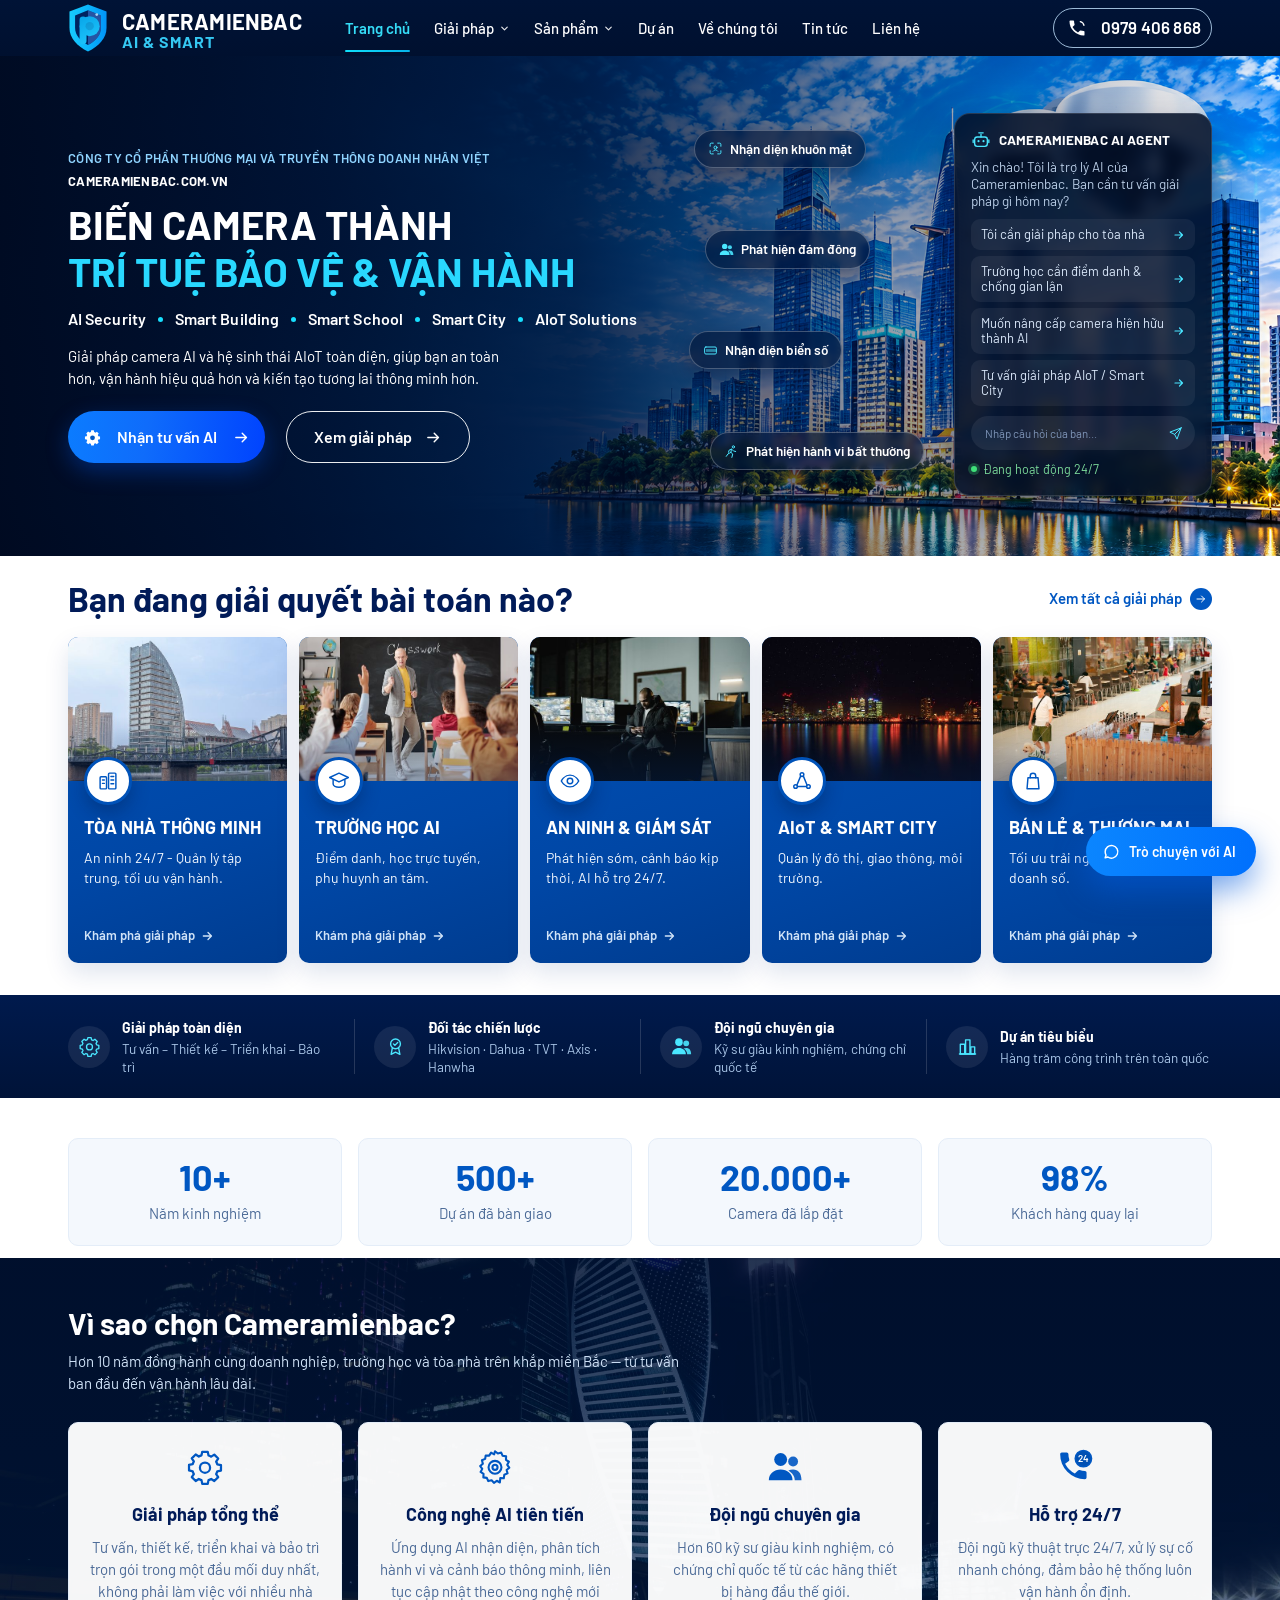
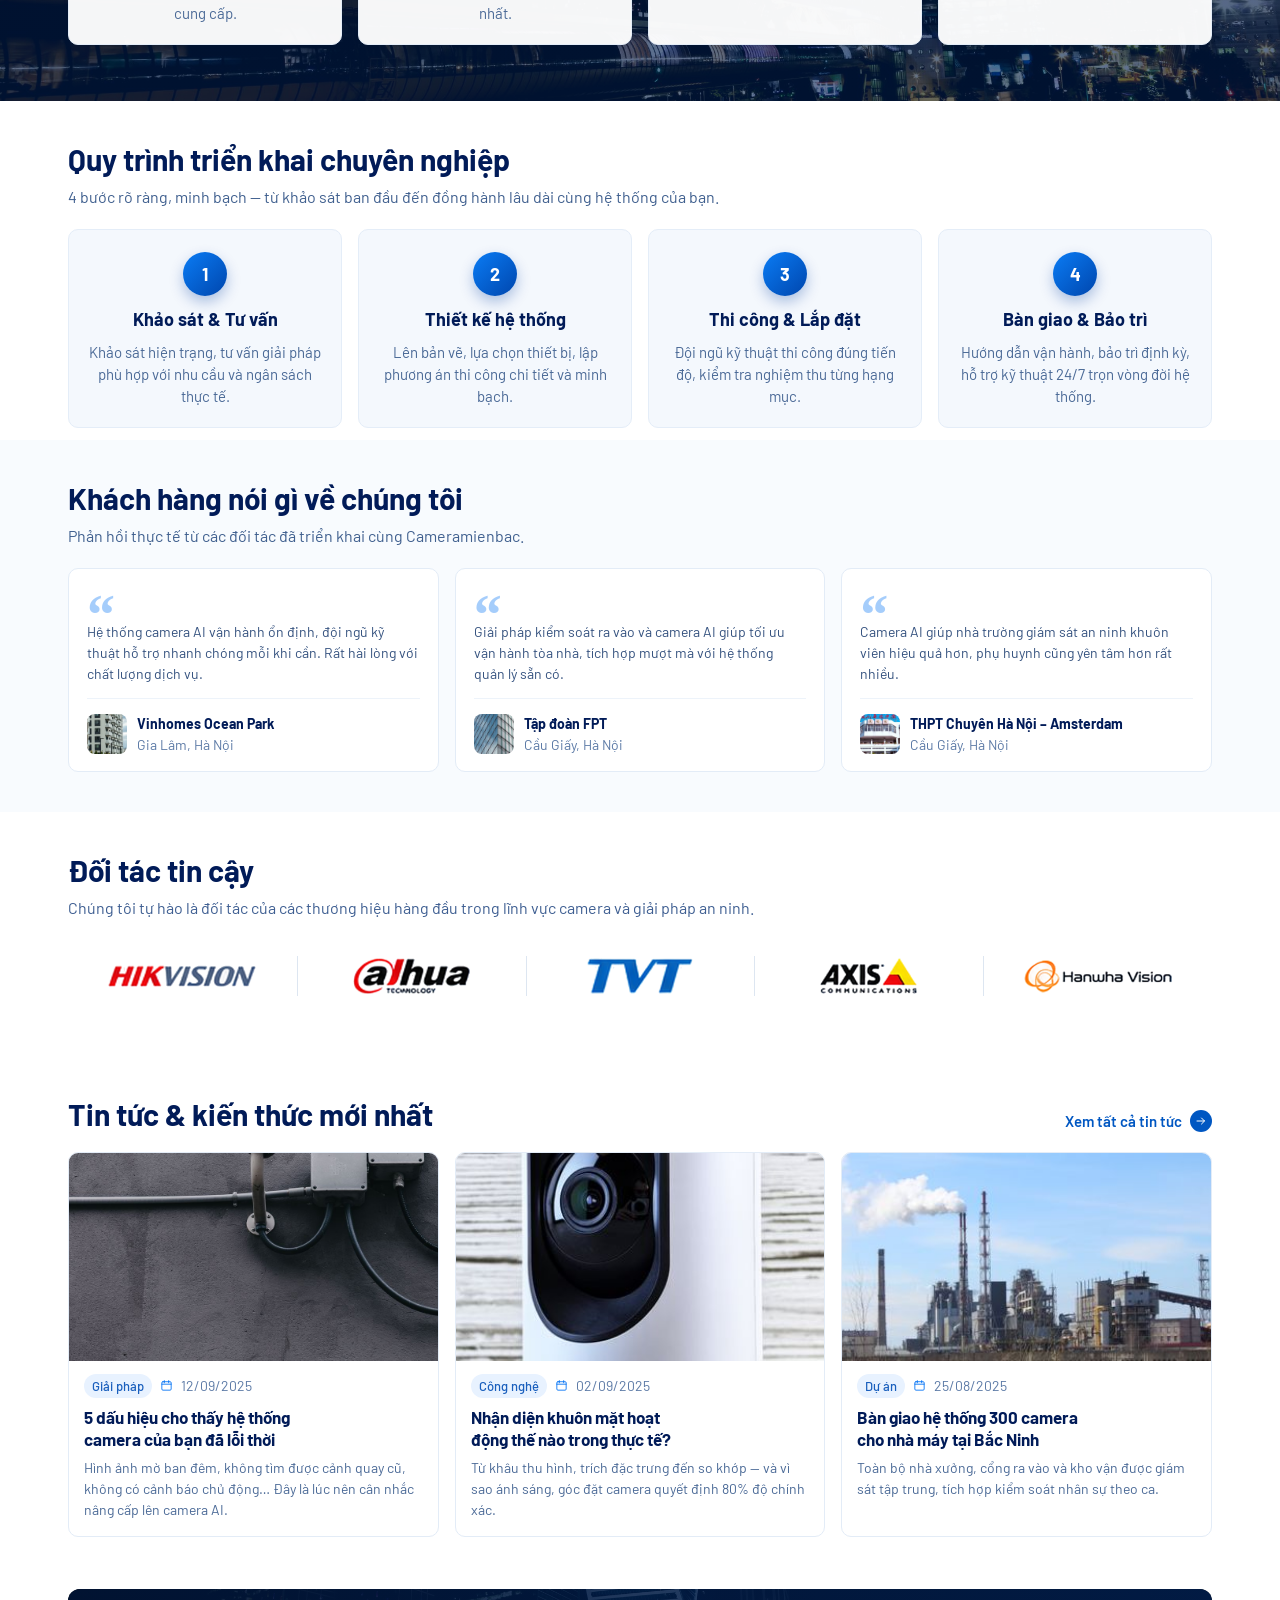
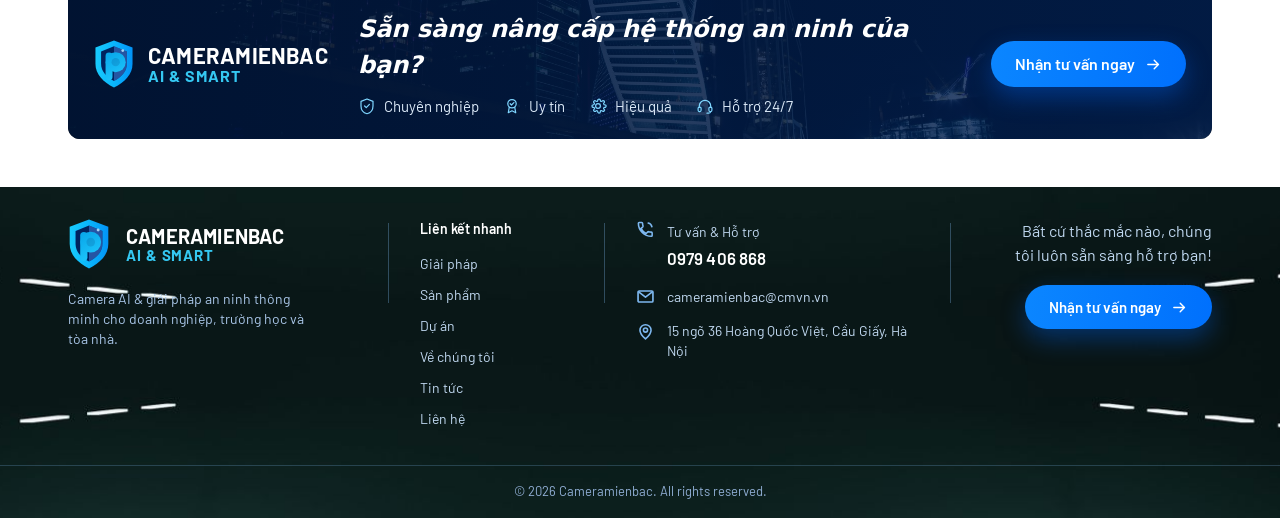
==== commit b689110f: "update UI" ====
--- a/index.html
+++ b/index.html
@@ -46,9 +46,8 @@
           </a>
 
           <a class="btn btn--ghost" href="giai-phap">
-            <svg width="18" height="18" viewBox="0 0 24 24" fill="currentColor" aria-hidden="true"><path d="M5 3.4 20 12 5 20.6V3.4Z"/></svg>
             Xem giải pháp
-            <svg width="12" height="12" viewBox="0 0 24 24" fill="currentColor" aria-hidden="true"><path d="M5 3.4 20 12 5 20.6V3.4Z"/></svg>
+            <svg width="17" height="17" viewBox="0 0 24 24" fill="none" stroke="currentColor" stroke-width="2" stroke-linecap="round" stroke-linejoin="round" aria-hidden="true"><path d="M4 12h15m-6-6 6 6-6 6"/></svg>
           </a>
         </div>
       </div>
@@ -103,6 +102,12 @@
       </div>
       <div class="chatbox__messages" id="chatbox-messages">
         <div class="chatbox__msg chatbox__msg--bot">Xin chào! Tôi là trợ lý AI của Cameramienbac. Bạn cần tư vấn giải pháp gì hôm nay?</div>
+        <div class="chatbox__chips" id="chatbox-chips">
+          <button type="button" class="chatbox__chip" data-chat-ask="Tôi cần giải pháp cho tòa nhà">Tôi cần giải pháp cho tòa nhà</button>
+          <button type="button" class="chatbox__chip" data-chat-ask="Trường học cần điểm danh &amp; chống gian lận">Trường học cần điểm danh &amp; chống gian lận</button>
+          <button type="button" class="chatbox__chip" data-chat-ask="Muốn nâng cấp camera hiện hữu thành AI">Muốn nâng cấp camera hiện hữu thành AI</button>
+          <button type="button" class="chatbox__chip" data-chat-ask="Tư vấn giải pháp AIoT / Smart City">Tư vấn giải pháp AIoT / Smart City</button>
+        </div>
       </div>
       <form class="chatbox__form" id="chatbox-form">
         <input type="text" class="chatbox__input" id="chatbox-input" placeholder="Nhập câu hỏi của bạn…" autocomplete="off">
@@ -126,13 +131,11 @@
         <article class="pcard">
           <div class="pcard__media">
             <img src="assets/images/card-1.jpg" alt="Tòa nhà văn phòng hiện đại bên sông" loading="lazy" width="561" height="432">
-            <span class="pcard__badge"><svg viewBox="0 0 24 24" fill="currentColor" fill-rule="evenodd" clip-rule="evenodd" aria-hidden="true">
-              <path d="M2.6 9.4h4.5v12H2.6v-12Zm1.3 2.1v1.2h1.9v-1.2H3.9Zm0 3v1.2h1.9v-1.2H3.9Zm0 3v1.2h1.9v-1.2H3.9Z"/>
-              <path d="M8.3 2.6h7.4v18.8H8.3V2.6Zm1.5 2.2v1.4h4.4V4.8H9.8Zm0 3.1v1.4h4.4V7.9H9.8Zm0 3.1v1.4h4.4V11H9.8Zm0 3.1v1.4h4.4v-1.4H9.8Zm0 3.1v1.4h4.4v-1.4H9.8Z"/>
-              <path d="M16.9 7.8h4.5v13.6h-4.5V7.8Zm1.3 2.1v1.2h1.9V9.9h-1.9Zm0 3v1.2h1.9v-1.2h-1.9Zm0 3v1.2h1.9v-1.2h-1.9Z"/>
+          </div>
+          <div class="pcard__body">
+            <span class="pcard__badge"><svg viewBox="0 0 24 24" stroke="currentColor" fill="none" stroke-width="1.6" stroke-linecap="round" stroke-linejoin="round" aria-hidden="true">
+              <rect x="3.4" y="7.4" width="7" height="13.2" rx="1"/><rect x="12.6" y="3.4" width="8" height="17.2" rx="1"/><path d="M6 11h2M6 14.6h2M15.2 7h3M15.2 11h3M15.2 15h3"/>
             </svg></span>
-          </div>
-          <div class="pcard__body">
             <h3 class="pcard__title">TÒA NHÀ THÔNG MINH</h3>
             <p class="pcard__text">An ninh 24/7 - Quản lý tập trung, tối ưu vận hành.</p>
             <a class="pcard__link" href="toa-nha-thong-minh">Khám phá giải pháp <svg viewBox="0 0 24 24" fill="none" stroke="currentColor" stroke-width="2.2" stroke-linecap="round" stroke-linejoin="round" aria-hidden="true"><path d="M4 12h14m-6-6 6 6-6 6"/></svg></a>
@@ -142,13 +145,12 @@
         <article class="pcard">
           <div class="pcard__media">
             <img src="assets/images/card-2.jpg" alt="Không gian học tập với học viên và giảng viên" loading="lazy" width="543" height="432">
-            <span class="pcard__badge"><svg viewBox="0 0 24 24" fill="currentColor" aria-hidden="true">
-              <path d="M12 3 1.6 8.4 12 13.8l8.4-4.36v5.66h1.9V8.4L12 3Z"/>
-              <path d="M5.2 11.7v3.9c0 1.9 3.05 3.4 6.8 3.4s6.8-1.5 6.8-3.4v-3.9L12 15.3l-6.8-3.6Z"/>
+          </div>
+          <div class="pcard__body">
+            <span class="pcard__badge"><svg viewBox="0 0 24 24" stroke="currentColor" fill="none" stroke-width="1.6" stroke-linecap="round" stroke-linejoin="round" aria-hidden="true">
+              <path d="M12 3.4 1.8 8.2 12 13l10.2-4.8L12 3.4Z"/><path d="M5.6 10.6v4.8c0 1.9 2.9 3.4 6.4 3.4s6.4-1.5 6.4-3.4v-4.8"/>
             </svg></span>
-          </div>
-          <div class="pcard__body">
-            <h3 class="pcard__title">TRƯỜNG HỌC, AI</h3>
+            <h3 class="pcard__title">TRƯỜNG HỌC AI</h3>
             <p class="pcard__text">Điểm danh, học trực tuyến, phụ huynh an tâm.</p>
             <a class="pcard__link" href="truong-hoc-ai">Khám phá giải pháp <svg viewBox="0 0 24 24" fill="none" stroke="currentColor" stroke-width="2.2" stroke-linecap="round" stroke-linejoin="round" aria-hidden="true"><path d="M4 12h14m-6-6 6 6-6 6"/></svg></a>
           </div>
@@ -157,11 +159,11 @@
         <article class="pcard">
           <div class="pcard__media">
             <img src="assets/images/card-3.jpg" alt="Nhân viên vận hành trung tâm giám sát" loading="lazy" width="552" height="432">
-            <span class="pcard__badge"><svg viewBox="0 0 24 24" fill="currentColor" aria-hidden="true">
-              <path d="M12 2.2 3.6 5.6v6c0 5.1 3.6 9.6 8.4 10.7 4.8-1.1 8.4-5.6 8.4-10.7v-6L12 2.2Zm.95 5.9v2.35h2.35v1.9h-2.35v2.35h-1.9v-2.35H8.7v-1.9h2.35V8.1h1.9Z"/>
+          </div>
+          <div class="pcard__body">
+            <span class="pcard__badge"><svg viewBox="0 0 24 24" stroke="currentColor" fill="none" stroke-width="1.6" stroke-linecap="round" stroke-linejoin="round" aria-hidden="true">
+              <path d="M2.5 12S6 5.6 12 5.6 21.5 12 21.5 12 18 18.4 12 18.4 2.5 12 2.5 12Z"/><circle cx="12" cy="12" r="3"/>
             </svg></span>
-          </div>
-          <div class="pcard__body">
             <h3 class="pcard__title">AN NINH &amp; GIÁM SÁT</h3>
             <p class="pcard__text">Phát hiện sớm, cảnh báo kịp thời, AI hỗ trợ 24/7.</p>
             <a class="pcard__link" href="giai-phap">Khám phá giải pháp <svg viewBox="0 0 24 24" fill="none" stroke="currentColor" stroke-width="2.2" stroke-linecap="round" stroke-linejoin="round" aria-hidden="true"><path d="M4 12h14m-6-6 6 6-6 6"/></svg></a>
@@ -171,34 +173,25 @@
         <article class="pcard">
           <div class="pcard__media">
             <img src="assets/images/card-4.jpg" alt="Đô thị hiện đại về đêm" loading="lazy" width="549" height="432">
-            <span class="pcard__badge"><svg viewBox="0 0 24 24" fill="currentColor" aria-hidden="true">
-              <path d="M11.6 8.6v2.2M10.4 13.4 6.6 16.7M13.6 13.4l3.8 3.3M11.9 14.5v2.2M9.1 7.1 6.2 8.8M14.7 6.6l2.6 1.6" stroke="currentColor" stroke-width="1.15" stroke-linecap="round"/>
-              <circle cx="11.7" cy="5.9" r="2.9"/>
-              <circle cx="12" cy="12.2" r="2.2"/>
-              <circle cx="5.5" cy="18.7" r="2.4"/>
-              <circle cx="12" cy="18.7" r="2"/>
-              <circle cx="18.5" cy="18.7" r="2.4"/>
-              <circle cx="5.2" cy="9.5" r="1.45"/>
-              <circle cx="18.7" cy="9.1" r="1.45"/>
+          </div>
+          <div class="pcard__body">
+            <span class="pcard__badge"><svg viewBox="0 0 24 24" stroke="currentColor" fill="none" stroke-width="1.6" stroke-linecap="round" stroke-linejoin="round" aria-hidden="true">
+              <circle cx="12" cy="5" r="2"/><circle cx="5" cy="18" r="2"/><circle cx="19" cy="18" r="2"/><path d="m10.5 6.7-4 9.6m7-9.6 4 9.6M7 18h10"/>
             </svg></span>
-          </div>
-          <div class="pcard__body">
             <h3 class="pcard__title">AIoT &amp; SMART CITY</h3>
-            <p class="pcard__text">Quản lý đô thị, giao thông, Môi trường.</p>
-            <a class="pcard__link" href="giai-phap">Khám phá giải pháp <svg viewBox="0 0 24 24" fill="none" stroke="currentColor" stroke-width="2.2" stroke-linecap="round" stroke-linejoin="round" aria-hidden="true"><path d="M4 12h14m-6-6 6 6-6 6"/></svg></a>
+            <p class="pcard__text">Quản lý đô thị, giao thông, môi trường.</p>
+            <a class="pcard__link" href="aiot-platform">Khám phá giải pháp <svg viewBox="0 0 24 24" fill="none" stroke="currentColor" stroke-width="2.2" stroke-linecap="round" stroke-linejoin="round" aria-hidden="true"><path d="M4 12h14m-6-6 6 6-6 6"/></svg></a>
           </div>
         </article>
 
         <article class="pcard">
           <div class="pcard__media">
             <img src="assets/images/card-5.jpg" alt="Khách hàng mua sắm trong trung tâm thương mại" loading="lazy" width="567" height="432">
-            <span class="pcard__badge"><svg viewBox="0 0 24 24" fill="currentColor" fill-rule="evenodd" clip-rule="evenodd" aria-hidden="true">
-              <path d="M4.6 2.4h14.8v1.9H4.6V2.4Z"/>
-              <path d="M4.4 5.1h15.2l2.2 5.3H2.2l2.2-5.3Zm.5 5.9a1.35 1.35 0 0 0 2.7 0h1.6a1.35 1.35 0 0 0 2.7 0h1.6a1.35 1.35 0 0 0 2.7 0h1.6a1.35 1.35 0 0 0 2.7 0h.7v1.3H4.2V11h.7Z"/>
-              <path d="M4.3 13.1h15.4v8.5H4.3v-8.5Zm2 2v4.4h3.3v-4.4H6.3Zm8.1 0v4.4h3.3v-4.4h-3.3Z"/>
+          </div>
+          <div class="pcard__body">
+            <span class="pcard__badge"><svg viewBox="0 0 24 24" stroke="currentColor" fill="none" stroke-width="1.6" stroke-linecap="round" stroke-linejoin="round" aria-hidden="true">
+              <path d="M6.5 8.5h11l1 12h-13l1-12Z"/><path d="M9 8.5v-2a3 3 0 0 1 6 0v2"/>
             </svg></span>
-          </div>
-          <div class="pcard__body">
             <h3 class="pcard__title">BÁN LẺ &amp; THƯƠNG MẠI</h3>
             <p class="pcard__text">Tối ưu trải nghiệm, gia tăng doanh số.</p>
             <a class="pcard__link" href="giai-phap">Khám phá giải pháp <svg viewBox="0 0 24 24" fill="none" stroke="currentColor" stroke-width="2.2" stroke-linecap="round" stroke-linejoin="round" aria-hidden="true"><path d="M4 12h14m-6-6 6 6-6 6"/></svg></a>
@@ -221,7 +214,7 @@
           </span>
         </li>
         <li class="trustbar__item">
-          <span class="trustbar__icon"><svg viewBox="0 0 24 24" stroke="currentColor" fill="none" stroke-width="1.6" stroke-linecap="round" stroke-linejoin="round" aria-hidden="true"><path d="M2.6 12.4 6.2 8.8h3.6l2.2 2.2 2.2-2.2h3.6l3.6 3.6-3.4 3.4-2-2-1.6 1.6-1.4-1.4-1.4 1.4-1.6-1.6-2 2-3.4-3.4Z"/><path d="M6.2 8.8 9 6h6l2.8 2.8"/></svg></span>
+          <span class="trustbar__icon"><svg viewBox="0 0 24 24" stroke="currentColor" fill="none" stroke-width="1.6" stroke-linecap="round" stroke-linejoin="round" aria-hidden="true"><circle cx="12" cy="9" r="5.6"/><path d="m9.6 9 1.7 1.7 3.2-3.3"/><path d="M8.4 13.6 7 21l5-2.6 5 2.6-1.4-7.4"/></svg></span>
           <span>
             <span class="trustbar__title">Đối tác chiến lược</span>
             <span class="trustbar__text">Hikvision · Dahua · TVT · Axis · Hanwha</span>
@@ -457,11 +450,12 @@
             <p class="slogan__title">Sẵn sàng nâng cấp hệ thống an ninh của bạn?</p>
             <ul class="slogan__points">
               <li><svg viewBox="0 0 24 24" stroke="currentColor" fill="none" stroke-width="1.6" stroke-linecap="round" stroke-linejoin="round" aria-hidden="true"><path d="M12 2.6 4 5.8v6.1c0 5 3.4 9.2 8 10.4 4.6-1.2 8-5.4 8-10.4V5.8l-8-3.2Z"/><path d="m8.8 12 2.2 2.2 4.2-4.4"/></svg>Chuyên nghiệp</li>
-              <li><svg viewBox="0 0 24 24" stroke="currentColor" fill="none" stroke-width="1.6" stroke-linecap="round" stroke-linejoin="round" aria-hidden="true"><path d="M2.6 12.4 6.2 8.8h3.6l2.2 2.2 2.2-2.2h3.6l3.6 3.6-3.4 3.4-2-2-1.6 1.6-1.4-1.4-1.4 1.4-1.6-1.6-2 2-3.4-3.4Z"/><path d="M6.2 8.8 9 6h6l2.8 2.8"/></svg>Uy tín</li>
+              <li><svg viewBox="0 0 24 24" stroke="currentColor" fill="none" stroke-width="1.6" stroke-linecap="round" stroke-linejoin="round" aria-hidden="true"><circle cx="12" cy="9" r="5.6"/><path d="m9.6 9 1.7 1.7 3.2-3.3"/><path d="M8.4 13.6 7 21l5-2.6 5 2.6-1.4-7.4"/></svg>Uy tín</li>
               <li><svg viewBox="0 0 24 24" stroke="currentColor" fill="none" stroke-width="1.6" stroke-linecap="round" stroke-linejoin="round" aria-hidden="true"><circle cx="12" cy="12" r="3.2"/><path d="M19.6 14.6a1.4 1.4 0 0 0 .3 1.5l.1.1a1.7 1.7 0 1 1-2.4 2.4l-.1-.1a1.4 1.4 0 0 0-1.5-.3 1.4 1.4 0 0 0-.9 1.3v.2a1.7 1.7 0 1 1-3.4 0v-.1a1.4 1.4 0 0 0-.9-1.3 1.4 1.4 0 0 0-1.5.3l-.1.1a1.7 1.7 0 1 1-2.4-2.4l.1-.1a1.4 1.4 0 0 0 .3-1.5 1.4 1.4 0 0 0-1.3-.9h-.2a1.7 1.7 0 1 1 0-3.4h.1a1.4 1.4 0 0 0 1.3-.9 1.4 1.4 0 0 0-.3-1.5l-.1-.1a1.7 1.7 0 1 1 2.4-2.4l.1.1a1.4 1.4 0 0 0 1.5.3h.1a1.4 1.4 0 0 0 .9-1.3v-.2a1.7 1.7 0 1 1 3.4 0v.1a1.4 1.4 0 0 0 .9 1.3 1.4 1.4 0 0 0 1.5-.3l.1-.1a1.7 1.7 0 1 1 2.4 2.4l-.1.1a1.4 1.4 0 0 0-.3 1.5v.1a1.4 1.4 0 0 0 1.3.9h.2a1.7 1.7 0 1 1 0 3.4h-.1a1.4 1.4 0 0 0-1.3.9Z"/></svg>Hiệu quả</li>
               <li><svg viewBox="0 0 24 24" stroke="currentColor" fill="none" stroke-width="1.6" stroke-linecap="round" stroke-linejoin="round" aria-hidden="true"><path d="M4.4 14v-2a7.6 7.6 0 0 1 15.2 0v2"/><rect x="2.8" y="13.4" width="4" height="6" rx="1.6"/><rect x="17.2" y="13.4" width="4" height="6" rx="1.6"/><path d="M19.6 19.4a3 3 0 0 1-3 2.2h-2"/></svg>Hỗ trợ 24/7</li>
             </ul>
           </div>
+          <a class="btn btn--solid slogan__cta" href="lien-he">Nhận tư vấn ngay <svg viewBox="0 0 24 24" stroke="currentColor" fill="none" stroke-width="2" stroke-linecap="round" stroke-linejoin="round" aria-hidden="true"><path d="M4 12h15m-6-6 6 6-6 6"/></svg></a>
         </div>
       </div>
     </div>
--- a/assets/css/style.css
+++ b/assets/css/style.css
@@ -63,6 +63,10 @@
   -moz-osx-font-smoothing: grayscale;
 }
 
+/* Components set their own display (flex/grid), which would otherwise beat
+   the UA rule for [hidden] and keep JS-hidden elements on screen. */
+[hidden] { display: none !important; }
+
 img { max-width: 100%; display: block; }
 
 /* safety net: an inline icon without an explicit size never blows up */
@@ -159,7 +163,7 @@
   display: flex;
   align-items: center;
   height: 56px;
-  padding-left: calc(var(--gutter) + 2px);
+  padding-left: var(--gutter);
 }
 
 .header__brand .brand__mark { width: 40px; height: 48px; }
@@ -198,7 +202,7 @@
   transition: opacity .18s ease;
 }
 
-.nav-link:hover { color: var(--cyan-300); }
+@media (hover: hover) { .nav-link:hover { color: var(--cyan-300); } }
 
 .nav-link.is-active {
   color: #35dcf7;
@@ -208,7 +212,17 @@
 .nav-link.is-active::after { opacity: 1; }
 
 .has-sub > .nav-link svg { transition: transform .2s ease; }
-.has-sub:hover > .nav-link svg { transform: rotate(180deg); }
+
+/* Desktop with a real pointer: chevron follows the hover dropdown. */
+@media (hover: hover) and (min-width: 1024px) {
+  .has-sub:hover > .nav-link svg,
+  .has-sub:focus-within > .nav-link svg { transform: rotate(180deg); }
+}
+
+.nav-group__menu .nav-group__overview { display: none; }
+.nav-toggle__close { display: none; }
+.nav-toggle[aria-expanded="true"] .nav-toggle__open { display: none; }
+.nav-toggle[aria-expanded="true"] .nav-toggle__close { display: block; }
 
 .header__phone {
   display: inline-flex;
@@ -266,9 +280,14 @@
   color: var(--ink-body);
 }
 
-.nav-group__menu a:hover { background: #eef5fd; color: var(--blue-600); }
+.nav-group__menu a:hover,
+.nav-group__menu a.is-current { background: #eef5fd; color: var(--blue-600); }
+.nav-group__menu a.is-current { font-weight: 600; }
 
 body.nav-locked { overflow: hidden; }
+
+@keyframes navSub { from { opacity: 0; transform: translateY(-4px); } to { opacity: 1; transform: none; } }
+@media (prefers-reduced-motion: reduce) { .nav-group.is-open .nav-group__menu { animation: none; } }
 
 .nav-toggle { display: none; }
 
@@ -297,7 +316,7 @@
   grid-template-columns: 1.05fr .95fr;
   align-items: center;
   gap: 32px;
-  padding: 40px 0;
+  padding-block: 40px;
   min-height: 372px;
 }
 
@@ -388,7 +407,7 @@
   border: 1px solid rgba(255, 255, 255, .25);
   border-radius: var(--radius-pill);
   backdrop-filter: blur(3px);
-  font-size: 12.5px;
+  font-size: 13.5px;
   font-weight: 600;
   color: #fff;
   white-space: nowrap;
@@ -420,7 +439,7 @@
   display: flex;
   align-items: center;
   gap: 8px;
-  font-size: 12.5px;
+  font-size: 13.5px;
   font-weight: 700;
   letter-spacing: .01em;
   color: #fff;
@@ -430,7 +449,7 @@
 
 .hero-agent__intro {
   margin-top: 8px;
-  font-size: 12px;
+  font-size: 13.5px;
   line-height: 17px;
   color: #b9cde6;
 }
@@ -450,7 +469,7 @@
   padding: 8px 10px;
   background: rgba(255, 255, 255, .06);
   border-radius: 9px;
-  font-size: 11.5px;
+  font-size: 13px;
   line-height: 15px;
   color: #dbe9fb;
   transition: background-color .18s ease;
@@ -505,7 +524,7 @@
   align-items: center;
   gap: 6px;
   margin: 10px 0 0;
-  font-size: 11px;
+  font-size: 12.5px;
   color: #7bd99a;
 }
 
@@ -634,7 +653,7 @@
   max-width: 85%;
   padding: 9px 12px;
   border-radius: 13px;
-  font-size: 12.5px;
+  font-size: 13.5px;
   line-height: 18px;
 }
 
@@ -687,7 +706,7 @@
   border: none;
   border-radius: var(--radius-pill);
   font-family: inherit;
-  font-size: 12.5px;
+  font-size: 13.5px;
   color: #fff;
   outline: none;
 }
@@ -777,7 +796,6 @@
   gap: 16px;
 }
 
-.problems__title { padding-left: 30px; }
 
 .problems__head .link-more { margin-top: 0; }
 
@@ -789,19 +807,20 @@
 }
 
 .pcard {
+  position: relative;
   display: flex;
   flex-direction: column;
-  height: 326px;
+  min-height: 326px;
   border-radius: var(--radius-card);
   overflow: hidden;
-  background: linear-gradient(134deg, #0049ad 0%, #0052b8 55%, #005ac9 100%);
+  background: linear-gradient(160deg, #0052b8 0%, #0047a6 60%, #003c8f 100%);
   box-shadow: 0 10px 24px rgba(0, 46, 120, .13);
   transition: transform .22s ease, box-shadow .22s ease;
 }
 
 .pcard:hover {
   transform: translateY(-4px);
-  box-shadow: 0 18px 34px rgba(0, 46, 120, .24);
+  box-shadow: 0 18px 34px rgba(0, 46, 120, .26);
 }
 
 .pcard__media {
@@ -811,35 +830,51 @@
   overflow: hidden;
 }
 
+.pcard__media::after {
+  content: "";
+  position: absolute;
+  inset: 0;
+  background: linear-gradient(180deg, rgba(0, 30, 80, 0) 55%, rgba(0, 40, 100, .35) 100%);
+}
+
 .pcard__media img {
   width: 100%;
   height: 100%;
   object-fit: cover;
-}
-
+  transition: transform .45s ease;
+}
+
+.pcard:hover .pcard__media img { transform: scale(1.06); }
+
+/* Badge lives in the body (not the media) so the image's overflow:hidden
+   can't clip its lower half. */
 .pcard__badge {
   position: absolute;
   left: 16px;
-  bottom: -22px;
+  top: -24px;
   z-index: 2;
   display: inline-flex;
   align-items: center;
   justify-content: center;
-  width: 44px; height: 44px;
+  width: 48px; height: 48px;
   background: #fff;
+  border: 3px solid #0052b8;
   border-radius: 50%;
   color: var(--blue-600);
-  box-shadow: 0 8px 18px rgba(0, 20, 60, .35);
+  box-shadow: 0 8px 18px rgba(0, 20, 60, .3);
+  transition: background-color .22s ease, color .22s ease;
 }
 
 .pcard__badge svg { width: 22px; height: 22px; }
+
+.pcard:hover .pcard__badge { background: var(--cyan-400); color: #00235f; }
 
 .pcard__body {
   position: relative;
   flex: 1;
   display: flex;
   flex-direction: column;
-  padding: 32px 16px 16px;
+  padding: 36px 16px 18px;
   color: #fff;
 }
 
@@ -921,15 +956,18 @@
 .trustbar__icon svg { width: 21px; height: 21px; }
 
 .trustbar__title { display: block; font-size: 14px; font-weight: 700; color: #fff; }
-.trustbar__text { display: block; margin-top: 2px; font-size: 12.5px; line-height: 16px; color: #a9c6e8; }
+.trustbar__text { display: block; margin-top: 2px; font-size: 13.5px; line-height: 18px; color: #a9c6e8; }
 
 /* --------------------------------------------------------------------------
    8. Why us
    -------------------------------------------------------------------------- */
 .whyus {
+  position: relative;
   height: auto;
   padding: 48px 0 56px;
-  background: #0150b3 url("../images/whyus-bg.jpg") center / cover no-repeat;
+  background:
+    linear-gradient(180deg, rgba(0, 18, 52, .86) 0%, rgba(0, 24, 66, .72) 55%, rgba(0, 30, 80, .6) 100%),
+    #0150b3 url("../images/whyus-bg.jpg") center / cover no-repeat;
 }
 
 .whyus__head { max-width: 620px; margin-bottom: 28px; }
@@ -1017,29 +1055,29 @@
 /* --------------------------------------------------------------------------
    10. Partners
    -------------------------------------------------------------------------- */
-.partners { padding: 12px 0 48px; background: var(--surface); }
-
-.partners__inner { padding-left: calc(var(--gutter) + 11px); }
+.partners { padding: 40px 0 48px; background: var(--surface); }
+
 
 .partners__title {
-  font-size: 21px;
+  font-size: 30px;
   font-weight: 700;
-  line-height: 1;
+  line-height: 1.2;
   color: var(--ink-title);
 }
 
 .partners__lead {
-  margin-top: 6px;
-  font-size: 14px;
+  margin-top: 8px;
+  font-size: 16px;
   font-weight: 400;
   color: #3f5f92;
 }
 
 .partners__list {
   display: grid;
-  grid-template-columns: repeat(5, 1fr);
-  align-items: center;
-  margin-top: 16px;
+  grid-auto-flow: column;
+  grid-auto-columns: minmax(0, 1fr);
+  align-items: center;
+  margin-top: 24px;
 }
 
 .partners__item {
@@ -1047,32 +1085,31 @@
   display: flex;
   align-items: center;
   justify-content: center;
-  height: 42px;
+  height: 64px;
+  padding: 0 18px;
 }
 
 .partners__item + .partners__item::before {
   content: "";
   position: absolute;
   left: 0;
-  top: 0;
-  height: 42px;
+  top: 12px;
+  height: 40px;
   border-left: 1px solid #dde6f1;
 }
 
+/* Logos are trimmed to their artwork, so one height cap keeps them visually
+   even; very wide wordmarks are held back by max-width instead. */
 .partners__item img {
+  width: auto;
   height: auto;
+  max-height: 38px;
+  max-width: min(150px, 100%);
   object-fit: contain;
-  filter: saturate(1);
   transition: transform .2s ease;
 }
 
 .partners__item:hover img { transform: scale(1.05); }
-
-.partners__item:nth-child(1) img { width: 128px; margin-left: -16px; }
-.partners__item:nth-child(2) img { width: 111px; margin-left: 10px; }
-.partners__item:nth-child(3) img { width: 92px;  }
-.partners__item:nth-child(4) img { width: 97px;  }
-.partners__item:nth-child(5) img { width: 149px; margin-left: 24px; }
 
 /* --------------------------------------------------------------------------
    11. Footer
@@ -1084,10 +1121,10 @@
 
 .footer__inner {
   display: grid;
-  grid-template-columns: 1.1fr 0.8fr 1.1fr 0.8fr;
+  grid-template-columns: 1.1fr 0.7fr 1.2fr 1fr;
   gap: 32px;
   min-height: 172px;
-  padding: 32px 0 36px;
+  padding-block: 32px 36px;
   align-items: start;
 }
 
@@ -1116,7 +1153,7 @@
 .footer__links a:hover { color: var(--cyan-300); }
 
 .footer__bottom { border-top: 1px solid rgba(120, 175, 225, .25); }
-.footer__bottom-inner { padding: 16px 0; font-size: 13px; color: #90aed4; text-align: center; }
+.footer__bottom-inner { padding-block: 16px; font-size: 13px; color: #90aed4; text-align: center; }
 
 .site-footer .brand { gap: 16px; margin-top: 0; }
 .site-footer .brand__mark { width: 42px; height: 50px; }
@@ -1149,7 +1186,7 @@
   margin-bottom: 14px;
 }
 
-.footer__row svg { flex: none; margin-top: 3px; color: #7eb8f0; }
+.footer__row svg { flex: none; margin-top: 1px; color: #7eb8f0; }
 
 .footer__label {
   font-size: 14px;
@@ -1174,12 +1211,14 @@
 }
 
 .footer__mail:hover { color: var(--cyan-300); }
+.footer__addr { font-size: 14px; line-height: 20px; color: #c0d8f0; }
 
 .footer__cta-text {
   margin-top: 0;
-  max-width: 280px;
+  max-width: 300px;
   margin-left: auto;
   font-size: 16px;
+  text-wrap: balance;
   font-weight: 400;
   line-height: 24px;
   color: #c0d8f0;
@@ -1193,6 +1232,14 @@
   gap: 10px;
   font-size: 15px;
   margin-left: auto;
+}
+
+/* Narrow desktop (1024-1199px): the full nav + phone pill don't fit, so
+   tighten the nav and collapse the phone pill to its icon. */
+@media (min-width: 1024px) and (max-width: 1199px) {
+  .main-nav { gap: 18px; margin-left: 28px; }
+  .header__phone { width: 40px; padding: 0; justify-content: center; gap: 0; }
+  .header__phone-num { display: none; }
 }
 
 /* --------------------------------------------------------------------------
@@ -1213,6 +1260,9 @@
     top: 56px;
     left: 0;
     right: 0;
+    max-height: calc(100dvh - 56px);
+    overflow-y: auto;
+    -webkit-overflow-scrolling: touch;
     flex-direction: column;
     align-items: stretch;
     gap: 0;
@@ -1239,19 +1289,34 @@
     display: none;
   }
 
-  .nav-group.is-open .nav-group__menu { display: block; }
-  .nav-group__menu a { color: #cfe2f6; padding-left: 44px; }
-  .nav-group__menu a:hover { background: rgba(255, 255, 255, .06); color: #fff; }
+  /* parent row: full-width tap target, chevron on the right, rotates only
+     when the submenu is actually open */
+  .has-sub > .nav-link { justify-content: space-between; width: 100%; }
+  .has-sub > .nav-link svg { width: 14px; height: 14px; }
+  .nav-group.is-open > .nav-link { color: var(--cyan-300); background: rgba(255, 255, 255, .04); }
+  .nav-group.is-open > .nav-link svg { transform: rotate(180deg); }
+  .nav-link:active { background: rgba(255, 255, 255, .06); }
+
+  .nav-group.is-open .nav-group__menu { display: block; animation: navSub .18s ease; }
+  .nav-group__menu a { padding: 12px 28px 12px 44px; color: #cfe2f6; }
+  .nav-group__menu a:active,
+  .nav-group__menu a.is-current { background: rgba(255, 255, 255, .06); color: #fff; }
+  .nav-group__menu .nav-group__overview { display: block; font-weight: 600; }
+  .main-nav { overscroll-behavior: contain; }
+  .nav-toggle { border-radius: 8px; -webkit-tap-highlight-color: transparent; }
+  .nav-toggle:active { background: rgba(255, 255, 255, .08); }
 
   .header__phone { margin-left: 12px; order: 3; flex: none; }
   .header__inner { padding-left: var(--gutter); }
 
-  .problems__grid { grid-template-columns: repeat(3, 1fr); gap: 16px; }
+  .problems__grid { grid-template-columns: repeat(6, minmax(0, 1fr)); gap: 16px; }
+  .problems__grid > .pcard { grid-column: span 2; }
+  .problems__grid > .pcard:nth-child(n+4) { grid-column: span 3; }
   .problems__title { padding-left: 0; }
 
   .whyus { padding: 36px 0 40px; }
 
-  .footer__inner { grid-template-columns: 1fr 1fr; gap: 28px 0; padding: 28px 0 32px; }
+  .footer__inner { grid-template-columns: 1fr 1fr; gap: 28px 0; padding-block: 28px 32px; }
   .footer__col--links, .footer__col--contact { padding-left: 0; }
   .footer__col--cta { grid-column: 1 / -1; padding-left: 0; text-align: left; }
   .footer__col--cta::before { display: none; }
@@ -1266,17 +1331,23 @@
     background-size: 100% auto;
   }
 
-  .partners__inner { padding-left: 0; }
-
-  .partners__item img { margin-left: 0 !important; max-width: 100%; }
+
 
   .pcard__text,
   .pcard:nth-child(3) .pcard__text,
   .pcard:nth-child(4) .pcard__text { width: auto; }
 
-  .hero__grid { grid-template-columns: 1fr; padding: 32px 0; min-height: 0; }
+  .hero__grid { grid-template-columns: 1fr; padding-block: 32px; min-height: 0; }
   .hero { min-height: 0; }
   .hero__visual { display: none; }
+
+  /* Single-column layout: the left-to-right desktop scrim no longer tracks
+     where the text sits, so swap it for a flat wash that keeps contrast
+     across the full width regardless of copy length (see rule further down
+     for .phero, which is defined later in the cascade). */
+  .hero::before {
+    background: linear-gradient(180deg, rgba(0, 10, 34, .82) 0%, rgba(0, 14, 44, .88) 100%);
+  }
 
   .trustbar__list { grid-template-columns: repeat(2, 1fr); row-gap: 18px; }
   .trustbar__item:nth-child(odd) { padding-left: 0; }
@@ -1301,14 +1372,21 @@
   .chatbox { right: 12px; left: 12px; bottom: 84px; }
   .chatbox__panel { width: 100%; height: 65vh; max-height: 65vh; }
 
-  .hero__grid { padding: 24px 0 30px; }
-  .hero__title { font-size: 36px; line-height: 42px; }
-  .hero__tags { flex-wrap: wrap; gap: 8px 14px; }
-  .hero__actions { flex-wrap: wrap; gap: 12px; }
+  .hero__grid { padding-block: 24px 30px; }
+  .hero__title { font-size: 31px; line-height: 1.18; }
+  .hero__tags { flex-wrap: wrap; gap: 8px; font-size: 14px; }
+  .hero__tags li + li::before { display: none; }
+  .hero__tags li { padding: 4px 11px; border: 1px solid rgba(127, 214, 255, .4); border-radius: 999px; background: rgba(10, 60, 130, .35); }
+  .hero__actions { flex-direction: column; align-items: stretch; gap: 12px; }
+  .hero__actions .btn { width: 100%; justify-content: center; }
 
   .problems__head { flex-direction: column; align-items: flex-start; gap: 8px; }
   .problems__grid { grid-template-columns: 1fr; }
-  .pcard { height: auto; }
+  .problems__grid > .pcard,
+  .problems__grid > .pcard:nth-child(n+4) { grid-column: auto; }
+  .pcard { min-height: 0; }
+  .pcard__media { height: 168px; }
+  .pcard__text { flex: none; }
   .pcard__title { white-space: normal; }
   .pcard__text { max-width: none; }
 
@@ -1316,10 +1394,14 @@
   .trustbar__item { padding-left: 0; }
   .trustbar__item::before { display: none; }
 
-  .partners__list { grid-template-columns: repeat(2, 1fr); gap: 22px 0; }
+  .partners__list { grid-auto-flow: row; grid-template-columns: repeat(2, minmax(0, 1fr)); gap: 8px 0; }
   .partners__item:nth-child(odd)::before { display: none; }
-
-  .footer__inner { grid-template-columns: 1fr; gap: 24px; padding: 24px 0 28px; }
+  .partners__item:last-child:nth-child(odd) { grid-column: 1 / -1; }
+  .partners__item { height: 56px; }
+  .partners__item img { max-height: 30px; max-width: min(130px, 100%); }
+  .partners { padding-bottom: 32px; }
+
+  .footer__inner { grid-template-columns: 1fr; gap: 24px; padding-block: 24px 28px; }
   .footer__col + .footer__col::before { display: none; }
   .footer__col--links, .footer__col--contact { padding-left: 0; }
   .footer__col--cta { text-align: left; }
@@ -1364,7 +1446,7 @@
 
 .phero__inner {
   position: relative;
-  padding: 40px 0 44px;
+  padding-block: 40px 44px;
 }
 
 .phero__inner > * { max-width: 760px; }
@@ -1438,7 +1520,7 @@
 .psec--last { padding-bottom: 48px; }
 
 .psec__head { margin-bottom: 20px; }
-.psec__head--spaced { margin-top: 28px; }
+.psec__head--spaced { margin-top: 40px; }
 
 .psec__title {
   font-size: 30px;
@@ -1461,6 +1543,23 @@
 .grid--4 { grid-template-columns: repeat(4, 1fr); }
 .grid--5 { grid-template-columns: repeat(5, 1fr); }
 .grid--6 { grid-template-columns: repeat(6, 1fr); gap: 12px; }
+
+/* Avoid a lonely last card with an empty slot beside it. */
+@media (min-width: 720px) {
+  .grid--2 > :last-child:nth-child(odd) { grid-column: 1 / -1; }
+
+  .grid--3:where(:not(#prj-grid)) { grid-template-columns: repeat(6, minmax(0, 1fr)); }
+  .grid--3:where(:not(#prj-grid)) > * { grid-column: span 2; }
+  .grid--3:where(:not(#prj-grid)) > :nth-last-child(2):nth-child(3n+1),
+  .grid--3:where(:not(#prj-grid)) > :last-child:nth-child(3n+2) { grid-column: span 3; }
+
+  /* keep image height equal to the 1/3-width cards above (16:9 × 1.5) */
+  .grid--3:where(:not(#prj-grid)) > :nth-last-child(2):nth-child(3n+1) > [class$="__media"],
+  .grid--3:where(:not(#prj-grid)) > :last-child:nth-child(3n+2) > [class$="__media"] { aspect-ratio: 8 / 3; }
+}
+
+/* avoid single-word orphans in multi-line headings */
+h1, h2, h3, .phero__title span { text-wrap: balance; }
 
 /* --- feature card (icon + title + text) --------------------------------- */
 .fcard {
@@ -1514,7 +1613,12 @@
 .mcard__media { aspect-ratio: 16 / 9; overflow: hidden; background: #dce7f4; }
 .mcard__media img { width: 100%; height: 100%; object-fit: cover; }
 
-.mcard__body { flex: 1; padding: 14px 16px 18px; }
+.mcard__body { flex: 1; display: flex; flex-direction: column; align-items: flex-start; padding: 14px 16px 18px; }
+.mcard__body > * { max-width: 100%; }
+/* pin the card CTA to the bottom so buttons line up across a row */
+.mcard__body > .btn,
+.mcard__body > .link-more { margin-top: auto; }
+.mcard__body > .mcard__list { margin-bottom: 14px; }
 
 .mcard__badge {
   display: inline-flex;
@@ -1562,8 +1666,17 @@
   width: 12px; height: 12px;
   border: 1.4px solid var(--blue-500);
   border-radius: 3px;
-  background:
-    linear-gradient(45deg, transparent 44%, var(--blue-500) 44%, var(--blue-500) 56%, transparent 56%) center / 8px 8px no-repeat;
+  background: #fff;
+}
+
+.mcard__list li::after {
+  content: "";
+  position: absolute;
+  left: 3px; top: 7px;
+  width: 6px; height: 3px;
+  border-left: 1.5px solid var(--blue-500);
+  border-bottom: 1.5px solid var(--blue-500);
+  transform: rotate(-45deg);
 }
 
 .link-more {
@@ -1611,6 +1724,7 @@
 
 /* --- project / field card ------------------------------------------------ */
 .pj {
+  position: relative;
   overflow: hidden;
   background: #fff;
   border: 1px solid #e3ecf7;
@@ -1623,6 +1737,11 @@
 .pj__media img { width: 100%; height: 100%; object-fit: cover; }
 .pj__body { padding: 10px 12px 12px; }
 .pj__title { font-size: 15px; font-weight: 600; color: var(--ink-title); }
+/* whole card is the hit area when its title is a link */
+.pj__title a::after { content: ""; position: absolute; inset: 0; }
+.pj:hover .pj__title a { color: var(--blue-600); }
+.pj__media img { transition: transform .45s ease; }
+.pj:hover .pj__media img { transform: scale(1.05); }
 
 .pj__meta {
   display: flex;
@@ -1713,8 +1832,12 @@
 
 .split__panel {
   position: relative;
+  display: flex;
+  flex-direction: column;
+  justify-content: center;
+  align-items: flex-start;
   overflow: hidden;
-  padding: 26px 24px 28px;
+  padding: 32px 28px;
   border-radius: 12px;
   background: #062350 url("../images/edu-path.jpg") right center / cover no-repeat;
   color: #fff;
@@ -1730,36 +1853,54 @@
 .split__panel > * { position: relative; }
 
 .split__title { font-size: 26px; font-weight: 700; line-height: 1.2; }
-.split__title--sm { font-size: 20px; }
+.split__title--sm { font-size: 24px; }
 .split__text { max-width: 360px; margin-top: 10px; font-size: 15px; line-height: 23px; color: #cfe2f7; }
 .split__text--wide { max-width: none; }
 .split__panel--about { background-image: url("../images/prj-2.jpg"); }
 
 .steps {
-  display: flex;
-  align-items: flex-start;
-  gap: 10px;
-  margin-top: 22px;
-  flex-wrap: wrap;
-}
-
-.steps li { width: 82px; text-align: center; font-size: 14px; line-height: 18px; color: #dceaf8; }
+  display: grid;
+  grid-template-columns: repeat(4, minmax(0, 1fr));
+  gap: 12px;
+  align-self: stretch;
+  margin: 26px 0 28px;
+}
+
+.steps li {
+  position: relative;
+  text-align: center;
+  font-size: 14px;
+  line-height: 19px;
+  color: #dceaf8;
+}
+
+/* connector between consecutive steps (replaces the old inline "+" items) */
+.steps li:not(.steps__plus) + .steps__plus + li::before {
+  content: "";
+  position: absolute;
+  top: 23px;
+  right: calc(50% + 30px);
+  width: calc(100% - 48px);
+  border-top: 1.5px dashed rgba(127, 214, 255, .45);
+}
+
+.steps .steps__plus { display: none; }
 
 .steps li i {
   display: flex;
   align-items: center;
   justify-content: center;
-  width: 42px; height: 42px;
-  margin: 0 auto 8px;
+  width: 46px; height: 46px;
+  margin: 0 auto 10px;
+  background: rgba(10, 60, 130, .55);
   border: 1.4px solid rgba(94, 198, 255, .75);
-  border-radius: 10px;
+  border-radius: 12px;
   color: #7fd6ff;
 }
 
 .steps li i svg { width: 20px; height: 20px; }
-.steps .steps__plus { width: 12px; align-self: center; color: #6fb6ea; font-size: 15px; }
-
-.split__side { background: var(--surface-tint); border-radius: 12px; padding: 22px 20px; }
+
+.split__side { display: flex; flex-direction: column; justify-content: center; }
 
 /* --- course card --------------------------------------------------------- */
 .course {
@@ -1791,8 +1932,10 @@
 .tagrow { display: flex; gap: 6px; margin-top: 6px; flex-wrap: wrap; }
 
 .tag {
-  padding: 3px 10px;
-  font-size: 14px;
+  display: inline-block;
+  padding: 2px 9px;
+  font-size: 13px;
+  line-height: 20px;
   font-weight: 500;
   border-radius: 999px;
   background: #e8f2ff;
@@ -1804,16 +1947,18 @@
 
 /* --- quote card ---------------------------------------------------------- */
 .quote {
-  padding: 16px 16px 14px;
+  display: flex;
+  flex-direction: column;
+  padding: 18px 18px 16px;
   background: #fff;
   border: 1px solid #e3ecf7;
   border-radius: 10px;
 }
 
-.quote__mark { font-size: 24px; line-height: 1; color: var(--blue-500); }
-.quote__text { margin-top: 6px; font-size: 14px; line-height: 21px; color: #35527f; }
-
-.quote__by { display: flex; align-items: center; gap: 10px; margin-top: 12px; }
+.quote__mark { height: 28px; font-family: Georgia, 'Times New Roman', serif; font-size: 56px; font-weight: 700; line-height: 1; color: var(--blue-500); opacity: .35; }
+.quote__text { flex: 1; margin-top: 6px; font-size: 14px; line-height: 21px; color: #35527f; }
+
+.quote__by { display: flex; align-items: center; gap: 10px; margin-top: 14px; padding-top: 14px; border-top: 1px solid #edf3fa; }
 .quote__by img { width: 40px; height: 40px; border-radius: 8px; object-fit: cover; flex: none; }
 .quote__by b { display: block; font-size: 14px; color: var(--ink-title); }
 .quote__by span { display: block; font-size: 14px; color: #5c7aa6; }
@@ -1891,7 +2036,7 @@
 }
 
 .scard__media { width: 82px; flex: none; }
-.scard__media img { width: 100%; border-radius: 6px; }
+.scard__media img { width: 100%; aspect-ratio: 4 / 3; object-fit: cover; border-radius: 6px; }
 .scard b { display: block; font-size: 15px; color: var(--ink-title); }
 .scard span { display: block; margin-top: 4px; font-size: 14px; color: #5c7aa6; }
 
@@ -1909,19 +2054,33 @@
 /* --- inner-page responsive ----------------------------------------------- */
 @media (max-width: 1023px) {
   .grid--5, .grid--6 { grid-template-columns: repeat(3, 1fr); }
+  /* 5 items on 3 columns: widen the last two so the second row is full */
+  .grid--5 { grid-template-columns: repeat(6, minmax(0, 1fr)); }
+  .grid--5 > * { grid-column: span 2; }
+  .grid--5 > :nth-child(n+4):nth-last-child(-n+2) { grid-column: span 3; }
   .grid--4 { grid-template-columns: repeat(2, 1fr); }
   .split { grid-template-columns: 1fr; }
   .pband__inner { grid-template-columns: 1fr; }
   .phero__title { font-size: 38px; }
   .phero__title span { font-size: 28px; }
+
+  /* Same flat-wash fix as .hero: at this width phero__inner's text can run
+     past the point where the desktop left-to-right scrim has faded out. */
+  .phero::before {
+    background: linear-gradient(180deg, rgba(0, 10, 34, .82) 0%, rgba(0, 14, 44, .88) 100%);
+  }
+  .phero--news::before { background: linear-gradient(180deg, rgba(3, 22, 58, .84) 0%, rgba(4, 46, 72, .88) 100%); }
 }
 
 @media (max-width: 719px) {
   .grid--2, .grid--3, .grid--4, .grid--5, .grid--6 { grid-template-columns: 1fr; }
-  .phero__inner { padding: 28px 0 32px; }
+  .grid--5 > *,
+  .grid--5 > :nth-child(n+4):nth-last-child(-n+2) { grid-column: auto; }
+  .phero__inner { padding-block: 28px 32px; }
   .phero__title { font-size: 30px; }
   .phero__title span { font-size: 22px; }
-  .psec__title { font-size: 25px; }
+  .psec__title,
+  .partners__title { font-size: 25px; }
   .cta-band__inner { gap: 20px; }
   .cta-band .btn { width: 100%; }
 }
@@ -1948,12 +2107,10 @@
 }
 
 @media (max-width: 719px) {
-  .steps { justify-content: flex-start; gap: 14px; }
-  .steps .steps__plus { display: none; }
+  .steps { grid-template-columns: repeat(2, minmax(0, 1fr)); row-gap: 20px; }
+  .steps li::before { display: none; }
   .split__panel { background-position: right bottom; }
-  .scard { flex-direction: column; text-align: center; }
-  .scard__media { width: 120px; }
-  .scard__meta { justify-content: center; }
+  .scard__media { width: 96px; }
 }
 
 /* ==========================================================================
@@ -2000,7 +2157,8 @@
 }
 
 .aside-card h4 + .field { margin-top: -2px; }
-.aside-card .field + h4 { margin-top: 16px; }
+.aside-card .field + h4,
+.aside-card .check + h4 { margin-top: 16px; }
 
 .check {
   display: flex;
@@ -2090,6 +2248,8 @@
 }
 
 .prj:hover { transform: translateY(-3px); box-shadow: 0 16px 30px rgba(0,46,120,.14); }
+.prj__media img { transition: transform .45s ease; }
+.prj:hover .prj__media img { transform: scale(1.05); }
 
 .prj__media { position: relative; aspect-ratio: 16 / 9; overflow: hidden; background: #dce7f4; }
 .prj__media img { width: 100%; height: 100%; object-fit: cover; }
@@ -2124,40 +2284,41 @@
 }
 
 .prj__loc svg { width: 12px; height: 12px; flex: none; color: var(--blue-500); }
-.prj__text { margin-top: 9px; font-size: 14px; line-height: 21px; color: #4b6a97; }
+.prj__text { flex: 1; margin-top: 9px; font-size: 14px; line-height: 21px; color: #4b6a97; }
 
 .prj__stats {
-  display: flex;
-  gap: 6px;
-  margin: 12px 0 12px;
+  display: grid;
+  grid-template-columns: repeat(3, minmax(0, 1fr));
+  gap: 8px;
+  margin: 14px 0;
   padding-top: 12px;
   border-top: 1px solid #edf3fa;
 }
 
 .prj__stats li {
-  flex: 1;
-  display: flex;
-  align-items: center;
+  display: flex;
+  flex-direction: column;
+  align-items: flex-start;
   gap: 6px;
-  font-size: 14px;
-  line-height: 18px;
+  min-width: 0;
+  font-size: 13px;
+  line-height: 17px;
   color: #40608f;
-  white-space: nowrap;
 }
 
 .prj__stats i {
   display: inline-flex;
   align-items: center;
   justify-content: center;
-  width: 22px; height: 22px;
+  width: 26px; height: 26px;
   flex: none;
   background: #e8f2ff;
-  border-radius: 6px;
+  border-radius: 7px;
   color: var(--blue-600);
 }
 
-.prj__stats svg { width: 12px; height: 12px; }
-.prj__stats b { display: block; font-weight: 600; color: var(--ink-title); }
+.prj__stats svg { width: 14px; height: 14px; }
+.prj__stats b { display: block; font-size: 14px; font-weight: 700; color: var(--ink-title); }
 
 .prj__body .btn {
   width: 100%;
@@ -2305,8 +2466,23 @@
 .social-row a:hover { transform: translateY(-2px); }
 .social-row svg { width: 18px; height: 18px; }
 
-.map { margin-top: 18px; border-radius: 10px; overflow: hidden; border: 1px solid #e3ecf7; }
-.map img { width: 100%; display: block; }
+.map { position: relative; display: block; margin-top: 18px; border-radius: 10px; overflow: hidden; border: 1px solid #e3ecf7; }
+.map img { width: 100%; display: block; transition: transform .4s ease; }
+.map:hover img { transform: scale(1.03); }
+.map__cta {
+  position: absolute;
+  right: 12px; bottom: 12px;
+  display: inline-flex;
+  align-items: center;
+  height: 36px;
+  padding: 0 14px;
+  border-radius: 999px;
+  background: var(--blue-600);
+  color: #fff;
+  font-size: 14px;
+  font-weight: 600;
+  box-shadow: 0 6px 16px rgba(0, 46, 120, .3);
+}
 
 .form-grid { display: grid; gap: 0; }
 
@@ -2363,11 +2539,20 @@
 }
 
 .slogan__inner .brand { flex: none; }
+.slogan__inner .brand__mark { width: 40px; height: 48px; }
 .slogan__body { flex: 1 1 320px; }
 .slogan__title { font-size: 24px; font-weight: 600; font-style: italic; }
 .slogan__points { display: flex; flex-wrap: wrap; gap: 8px 24px; margin-top: 12px; }
 .slogan__points li { display: flex; align-items: center; gap: 8px; font-size: 15px; color: #dceaf8; }
 .slogan__points svg { width: 18px; height: 18px; color: #7fd6ff; }
+.slogan__cta { flex: none; height: 46px; padding: 0 24px; gap: 10px; }
+@media (max-width: 719px) {
+  .slogan__cta { width: 100%; }
+
+  /* comfortable tap targets for inline text links on phones */
+  .link-more, .pcard__link { padding-block: 10px; }
+  .pcard__link { margin-top: 2px; }
+}
 
 /* --- about page ---------------------------------------------------------- */
 .stat-grid { display: grid; grid-template-columns: repeat(4, 1fr); gap: 16px; }
@@ -2390,19 +2575,81 @@
 .timeline b { display: block; font-size: 16px; color: var(--ink-title); }
 .timeline p { margin-top: 4px; font-size: 15px; line-height: 22px; color: #4b6a97; }
 
-.person { text-align: center; }
-.person__avatar {
-  width: 96px; height: 96px;
-  margin: 0 auto 12px;
-  border-radius: 50%;
-  display: flex; align-items: center; justify-content: center;
-  background: linear-gradient(140deg, #d9ecff, #eaf4ff);
+/* --- team card + AI centre banner (about page) --------------------------- */
+.team {
+  position: relative;
+  padding: 22px 20px 22px;
+  background: #fff;
+  border: 1px solid #e3ecf7;
+  border-radius: 12px;
+  overflow: hidden;
+  transition: transform .2s ease, box-shadow .2s ease;
+}
+
+.team::before {
+  content: "";
+  position: absolute;
+  left: 0; right: 0; top: 0;
+  height: 3px;
+  background: linear-gradient(90deg, #0a7cf5, #17c8f5);
+  opacity: 0;
+  transition: opacity .2s ease;
+}
+
+.team:hover { transform: translateY(-3px); box-shadow: 0 16px 30px rgba(0, 46, 120, .12); }
+.team:hover::before { opacity: 1; }
+
+.team__icon {
+  display: inline-flex;
+  align-items: center;
+  justify-content: center;
+  width: 52px; height: 52px;
+  border-radius: 14px;
+  background: linear-gradient(140deg, #e3f0ff, #d2e7ff);
   color: var(--blue-600);
-  overflow: hidden;
-}
-.person__avatar svg { width: 44px; height: 44px; flex-shrink: 0; }
-.person b { display: block; font-size: 16px; color: var(--ink-title); }
-.person span { display: block; margin-top: 4px; font-size: 14px; color: #5c7aa6; }
+}
+
+.team__icon svg { width: 26px; height: 26px; }
+.team__title { margin-top: 16px; font-size: 18px; font-weight: 700; color: var(--ink-title); }
+.team__text { margin-top: 8px; font-size: 15px; line-height: 22px; color: #4b6a97; }
+
+.teamai {
+  display: flex;
+  align-items: center;
+  gap: 20px;
+  margin-top: 20px;
+  padding: 24px 28px;
+  border-radius: 12px;
+  background: linear-gradient(105deg, #012a6b 0%, #0146a5 60%, #0160cf 100%);
+  color: #fff;
+}
+
+.teamai__icon {
+  display: inline-flex;
+  align-items: center;
+  justify-content: center;
+  flex: none;
+  width: 56px; height: 56px;
+  border-radius: 14px;
+  background: rgba(255, 255, 255, .12);
+  border: 1px solid rgba(127, 214, 255, .45);
+  color: #7fd6ff;
+}
+
+.teamai__icon svg { width: 28px; height: 28px; }
+.teamai__body { flex: 1; min-width: 0; }
+.teamai__title { font-size: 20px; font-weight: 700; }
+.teamai__text { margin-top: 6px; max-width: 70ch; font-size: 15px; line-height: 23px; color: #cfe2f7; }
+.teamai__cta { flex: none; height: 46px; padding: 0 22px; gap: 10px; }
+
+@media (max-width: 719px) {
+  .team { display: grid; grid-template-columns: 48px 1fr; column-gap: 14px; padding: 16px; }
+  .team__icon { grid-row: span 2; width: 48px; height: 48px; }
+  .team__title { margin-top: 0; font-size: 17px; }
+  .team__text { margin-top: 4px; }
+  .teamai { flex-direction: column; align-items: flex-start; padding: 22px 20px; }
+  .teamai__cta { width: 100%; }
+}
 
 /* --- news ---------------------------------------------------------------- */
 .news {
@@ -2442,7 +2689,9 @@
 }
 
 @media (max-width: 719px) {
-  .stat-grid { grid-template-columns: 1fr; }
+  .stat-grid { grid-template-columns: repeat(2, 1fr); gap: 12px; }
+  .stat { padding: 16px 10px; }
+  .stat b { font-size: 30px; }
   .stats-band__list { gap: 16px; }
   .stats-band .btn { width: 100%; }
   .psec__head--row { flex-direction: column; align-items: flex-start; gap: 6px; }
@@ -2483,7 +2732,7 @@
 
 .boxed__head > i svg { width: 19px; height: 19px; }
 .boxed__head h2 { font-size: 23px; font-weight: 700; color: var(--ink-title); }
-.boxed__head p { flex: 1 0 100%; margin: -4px 0 0 45px; font-size: 15px; color: #4b6a97; font-weight: 400; }
+.boxed__head p { flex: 1 0 calc(100% - 45px); margin: -4px 0 0 45px; font-size: 15px; color: #4b6a97; font-weight: 400; }
 .boxed__head + .psec__lead { margin-top: 0; }
 .boxed__head--row { justify-content: space-between; }
 .boxed__head--row > span { display: flex; align-items: center; gap: 11px; }
@@ -2689,6 +2938,8 @@
 }
 
 .svc__icon svg { width: 24px; height: 24px; }
+.svc > div { flex: 1; display: flex; flex-direction: column; align-items: flex-start; }
+.svc > div > .link-more { margin-top: auto; padding-top: 12px; }
 .svc h3 { font-size: 18px; font-weight: 700; color: var(--ink-title); }
 .svc p { margin-top: 7px; font-size: 17px; line-height: 23px; color: #4b6a97; }
 
@@ -2747,8 +2998,292 @@
 .boxed .fcard { padding: 18px 12px 16px; }
 .boxed .fcard__text { font-size: 14px; line-height: 19.5px; }
 
+#prj-grid { margin-top: 18px; }
+#prj-count { scroll-margin-top: 72px; }
 .prj-empty { padding: 32px 0; text-align: center; font-size: 15px; color: #4b6a97; }
 .prj-empty a { color: var(--blue-600); font-weight: 600; }
 
 .btn.is-loading { opacity: .7; pointer-events: none; }
 .form-status { margin-top: 12px; padding: 12px 14px; border-radius: 8px; background: #e7f6ec; color: #1d7a3d; font-size: 14px; font-weight: 600; }
+
+/* Phones: feature cards read as a compact list (icon left, text right)
+   instead of tall centred tiles stacked one per screen. */
+@media (max-width: 719px) {
+  .fcard {
+    display: grid;
+    grid-template-columns: 44px 1fr;
+    column-gap: 14px;
+    align-items: start;
+    padding: 16px;
+    text-align: left;
+  }
+  .fcard > .fcard__icon,
+  .fcard > .fcard__num { grid-row: span 2; }
+  .fcard__icon svg { width: 30px; height: 30px; }
+  .fcard__title { margin-top: 0; font-size: 17px; }
+  .fcard__text { margin-top: 4px; }
+}
+
+/* form validation feedback, shown only after the user has interacted */
+.field input:user-invalid,
+.field textarea:user-invalid,
+.field select:user-invalid { border-color: #d64545; background-color: #fff7f7; }
+.field input:focus-visible,
+.field textarea:focus-visible,
+.field select:focus-visible { outline: 2px solid rgba(10, 124, 245, .35); outline-offset: 1px; }
+
+/* Phones: shorter card images and 2-up small product tiles keep long
+   sections scannable. */
+@media (max-width: 719px) {
+  .mcard__media { aspect-ratio: 2 / 1; }
+  .grid--6:has(> .dcard) { grid-template-columns: repeat(2, minmax(0, 1fr)); gap: 12px; }
+}
+@media (max-width: 719px) {
+  .grid--tight:has(> .app) { grid-template-columns: repeat(2, minmax(0, 1fr)); gap: 10px; }
+  .grid--tight:has(> .app) .app__media,
+  .grid--tight:has(> .app) img { aspect-ratio: 4 / 3; }
+}
+@media (max-width: 719px) {
+  .grid--4:has(> .tile) { grid-template-columns: repeat(2, minmax(0, 1fr)); gap: 10px; }
+  .tile__cap span { display: none; }
+}
+@media (max-width: 1023px) {
+  /* filter categories side by side so results aren't pushed far down */
+  #prj-filters { display: grid; grid-template-columns: repeat(2, minmax(0, 1fr)); column-gap: 12px; }
+  #prj-filters > :not(.check) { grid-column: 1 / -1; }
+}
+@media (max-width: 1023px) {
+  /* stacked layout: filters -> results -> promo */
+  .with-aside > aside { display: contents; }
+  .with-aside > aside > #prj-filters { order: 1; }
+  .with-aside > div { order: 2; }
+  .with-aside > aside > .promo { order: 3; margin-top: 0; }
+}
+
+/* project filter: pending changes + reset */
+.prj-reset {
+  padding: 0;
+  font: inherit;
+  font-weight: 600;
+  color: var(--blue-600);
+  text-decoration: underline;
+  text-underline-offset: 3px;
+  cursor: pointer;
+}
+.prj-reset:hover { color: var(--blue-500); }
+#prj-filters .btn.is-dirty { box-shadow: 0 0 0 3px rgba(10, 124, 245, .25), 0 10px 22px rgba(10, 124, 245, .35); }
+#prj-filters .btn.is-dirty::after {
+  content: "";
+  width: 8px; height: 8px;
+  margin-left: 2px;
+  border-radius: 50%;
+  background: #7fe3ff;
+}
+
+/* Touch screens have no real hover: a tap leaves :hover "stuck", so cards
+   would stay lifted/zoomed. Neutralise hover lifts there and give a brief
+   press feedback instead. */
+@media (hover: none) {
+  .pcard:hover, .fcard:hover, .mcard:hover, .tile:hover, .pj:hover, .course:hover,
+  .dcard:hover, .prj:hover, .team:hover, .news:hover, .app:hover, .svc:hover,
+  .btn--primary:hover, .btn--solid:hover, .floating-chatbtn:hover, .chatbox__send:hover,
+  .footer__social a:hover, .social-row a:hover { transform: none; }
+
+  .pcard:hover .pcard__media img, .pj:hover .pj__media img, .prj:hover .prj__media img,
+  .partners__item:hover img, .map:hover img { transform: none; }
+
+  .pcard:hover .pcard__badge { background: #fff; color: var(--blue-600); }
+  .team:hover::before { opacity: 0; }
+
+  .pcard:active, .mcard:active, .tile:active, .pj:active, .prj:active, .news:active,
+  .app:active, .svc:active, .dcard:active { transform: scale(.985); transition-duration: .08s; }
+  .btn:active { transform: scale(.97); }
+}
+
+/* mobile menu backdrop: dims the page behind the open menu; tapping it closes
+   the menu via the document click handler */
+@media (max-width: 1023px) {
+  body.nav-locked::after {
+    content: "";
+    position: fixed;
+    inset: 56px 0 0;
+    z-index: 55;
+    background: rgba(0, 10, 30, .55);
+    animation: navFade .2s ease;
+  }
+}
+@keyframes navFade { from { opacity: 0; } to { opacity: 1; } }
+@media (max-width: 1023px) {
+  body.nav-locked .floating-chatbtn,
+  body.nav-locked .chatbox { visibility: hidden; }
+}
+
+/* Touch ergonomics on small screens:
+   - form controls at 16px so iOS Safari doesn't zoom the page on focus
+   - buttons and inline links get a ~44px tap area */
+@media (max-width: 1023px) {
+  input:not([type="checkbox"]):not([type="radio"]), select, textarea { font-size: 16px !important; }
+
+  .btn, .btn--sm, .btn--xs { min-height: 44px; }
+  .check { padding-block: 9px; }
+  .footer__label { display: block; }
+  .footer__phone, .footer__mail { display: inline-block; padding-block: 8px; margin-block: -8px; }
+  .footer__links a { display: inline-flex; align-items: center; min-height: 40px; }
+}
+
+/* quick-reply suggestions in the chat panel (the hero agent panel that
+   carries them on desktop is hidden on phones) */
+.chatbox__chips { display: flex; flex-direction: column; align-items: flex-start; gap: 8px; }
+.chatbox__chip {
+  max-width: 90%;
+  padding: 9px 14px;
+  border: 1px solid rgba(127, 214, 255, .45);
+  border-radius: 999px;
+  background: rgba(10, 124, 245, .12);
+  color: #dff3ff;
+  font-size: 14px;
+  line-height: 1.3;
+  text-align: left;
+  transition: background-color .15s ease;
+}
+.chatbox__chip:hover, .chatbox__chip:active { background: rgba(10, 124, 245, .3); }
+
+/* ==========================================================================
+   AIoT Platform / Sản phẩm: layout fixes
+   ========================================================================== */
+
+/* Side-by-side boxes: the stacked-box spacing must not push the 2nd one down,
+   and both panels share one height. */
+.grid > .boxed + .boxed { margin-top: 0; }
+.grid--iot-features { align-items: stretch; }
+@media (max-width: 1023px) { .grid--iot-features { grid-template-columns: 1fr; } }
+
+/* application tiles: 2 per row in the narrow panel so captions fit; each tile
+   is a column so captions fill equal-height cells and stay aligned */
+.grid--iot-features .grid--tight { grid-template-columns: repeat(2, minmax(0, 1fr)); }
+.app { display: flex; flex-direction: column; }
+.app__media { aspect-ratio: 16 / 9; }
+.app__cap { flex: 1; font-size: 15px; line-height: 1.3; padding: 10px 12px; }
+@media (min-width: 720px) and (max-width: 1023px) {
+  .grid--iot-features .grid--tight { grid-template-columns: repeat(3, minmax(0, 1fr)); }
+}
+
+/* architecture diagram: equal-height columns with flow arrows between them */
+.arch { align-items: stretch; gap: 44px; }
+.arch__col { display: flex; flex-direction: column; }
+.arch__col ul { flex: 1; }
+.arch__core { display: flex; flex-direction: column; justify-content: center; }
+.arch__core li:last-child { margin-bottom: 0; }
+.arch__core::before,
+.arch__core::after {
+  content: "";
+  position: absolute;
+  top: 50%;
+  width: 30px; height: 30px;
+  margin-top: -15px;
+  border-radius: 50%;
+  background: #e8f2ff url("data:image/svg+xml,%3Csvg xmlns='http://www.w3.org/2000/svg' viewBox='0 0 24 24' fill='none' stroke='%230a5fd0' stroke-width='2.2' stroke-linecap='round' stroke-linejoin='round'%3E%3Cpath d='M5 12h13m-5-5 5 5-5 5'/%3E%3C/svg%3E") center / 16px no-repeat;
+  border: 1px solid #cfe2f7;
+}
+.arch__core::before { left: -37px; }
+.arch__core::after { right: -37px; }
+@media (max-width: 1023px) {
+  .arch { gap: 40px; }
+  .arch__core::before,
+  .arch__core::after { left: 50%; right: auto; margin: 0 0 0 -15px; transform: rotate(90deg); }
+  .arch__core::before { top: -35px; }
+  .arch__core::after { top: auto; bottom: -35px; }
+}
+
+/* sub-heading without an icon: its description shouldn't carry the icon indent */
+
+/* value band: 5 items, keep lines even */
+.value-band__list li { font-size: 16px; }
+@media (max-width: 1023px) and (min-width: 720px) {
+  .value-band__list li:last-child:nth-child(odd) { grid-column: 1 / -1; }
+}
+
+/* logo strip: logos are trimmed to their artwork, so cap the height and give
+   them breathing room inside the tile */
+.logo-strip li { height: 72px; padding: 0 16px; transition: border-color .2s ease, box-shadow .2s ease; }
+.logo-strip img { max-height: 32px; max-width: min(120px, 100%); }
+@media (hover: hover) { .logo-strip li:hover { border-color: #cfe2f7; box-shadow: 0 8px 18px rgba(0, 46, 120, .08); } }
+@media (max-width: 719px) {
+  .logo-strip { display: grid; grid-template-columns: repeat(2, minmax(0, 1fr)); gap: 10px; }
+  .logo-strip li:last-child:nth-child(odd) { grid-column: 1 / -1; }
+  .logo-strip li { height: 60px; }
+  .logo-strip img { max-height: 28px; }
+}
+
+/* software cards: image on top, text below, so titles line up whatever the
+   caption length; horizontal compact row on phones */
+.scard { flex-direction: column; align-items: stretch; gap: 0; padding: 0; overflow: hidden; transition: transform .2s ease, box-shadow .2s ease; }
+.scard__media { width: 100%; }
+.scard__media img { aspect-ratio: 16 / 9; border-radius: 0; }
+.scard > div:last-child { padding: 14px 16px 16px; }
+.scard b { font-size: 17px; }
+.scard__meta { align-items: flex-start; }
+.scard__meta svg { margin-top: 3px; }
+@media (hover: hover) { .scard:hover { transform: translateY(-3px); box-shadow: 0 16px 30px rgba(0, 46, 120, .12); } }
+@media (max-width: 719px) {
+  .scard { flex-direction: row; align-items: center; padding: 12px; gap: 14px; }
+  .scard__media { width: 104px; flex: none; }
+  .scard__media img { aspect-ratio: 4 / 3; border-radius: 8px; }
+  .scard > div:last-child { padding: 0; }
+}
+.grid--iot-features .grid--tight > * { grid-column: auto; }
+.grid--iot-features .grid--tight { grid-auto-rows: 1fr; }
+.grid--iot-features .app__media { aspect-ratio: 2 / 1; }
+.grid--iot-features .app__cap { font-size: 14.5px; }
+/* inside the two equal-height panels, let the card grid fill the panel */
+.grid--iot-features > .boxed { display: flex; flex-direction: column; }
+.grid--iot-features > .boxed > .grid { flex: 1; align-content: stretch; }
+@media (min-width: 720px) and (max-width: 1023px) { .scard__media img { aspect-ratio: 2 / 1; } }
+@media (min-width: 480px) and (max-width: 1023px) {
+  .arch__col ul,
+  .arch__core ul { display: grid; grid-template-columns: repeat(2, minmax(0, 1fr)); column-gap: 14px; }
+  .arch__core li { margin-bottom: 0; }
+  .arch__core ul { row-gap: 8px; }
+}
+@media (max-width: 1023px) {
+  .arch__col li, .arch__core li { font-size: 16px; }
+  .arch__link { margin-top: 8px; }
+}
+
+/* footer on tablet/phone: tap-sized links without the desktop 10px gap on top,
+   links in two columns, no desktop column dividers */
+@media (max-width: 1023px) {
+  .footer__links { display: grid; grid-template-columns: repeat(2, max-content); column-gap: 32px; row-gap: 0; }
+  .footer__col + .footer__col::before { display: none; }
+}
+
+/* logo strips: one row per group from tablet up */
+@media (min-width: 720px) {
+  .logo-strip { display: grid; grid-auto-flow: column; grid-auto-columns: minmax(0, 1fr); }
+}
+@media (min-width: 720px) and (max-width: 1023px) {
+  .logo-strip li { height: 64px; padding: 0 10px; }
+  .logo-strip img { max-height: 28px; }
+}
+@media (min-width: 720px) and (max-width: 1023px) {
+  .footer__col--cta { grid-column: auto; }
+}
+
+/* boxed section heads on phones: icon + title on one row, description full
+   width underneath (the desktop 45px indent overflowed the box) */
+@media (max-width: 719px) {
+  .boxed__head:not(.boxed__head--row) {
+    display: grid;
+    grid-template-columns: 34px minmax(0, 1fr);
+    align-items: center;
+    column-gap: 11px;
+    row-gap: 8px;
+  }
+  .boxed__head h2 { font-size: 19px; line-height: 1.25; }
+  .boxed__head p { grid-column: 1 / -1; margin: 0; font-size: 15px; }
+  .boxed__head--row > span h2 { font-size: 19px; }
+}
+@media (max-width: 719px) {
+  .app__cap { gap: 6px; padding: 8px 10px; font-size: 13.5px; }
+  .app__cap i { width: 20px; height: 20px; }
+}
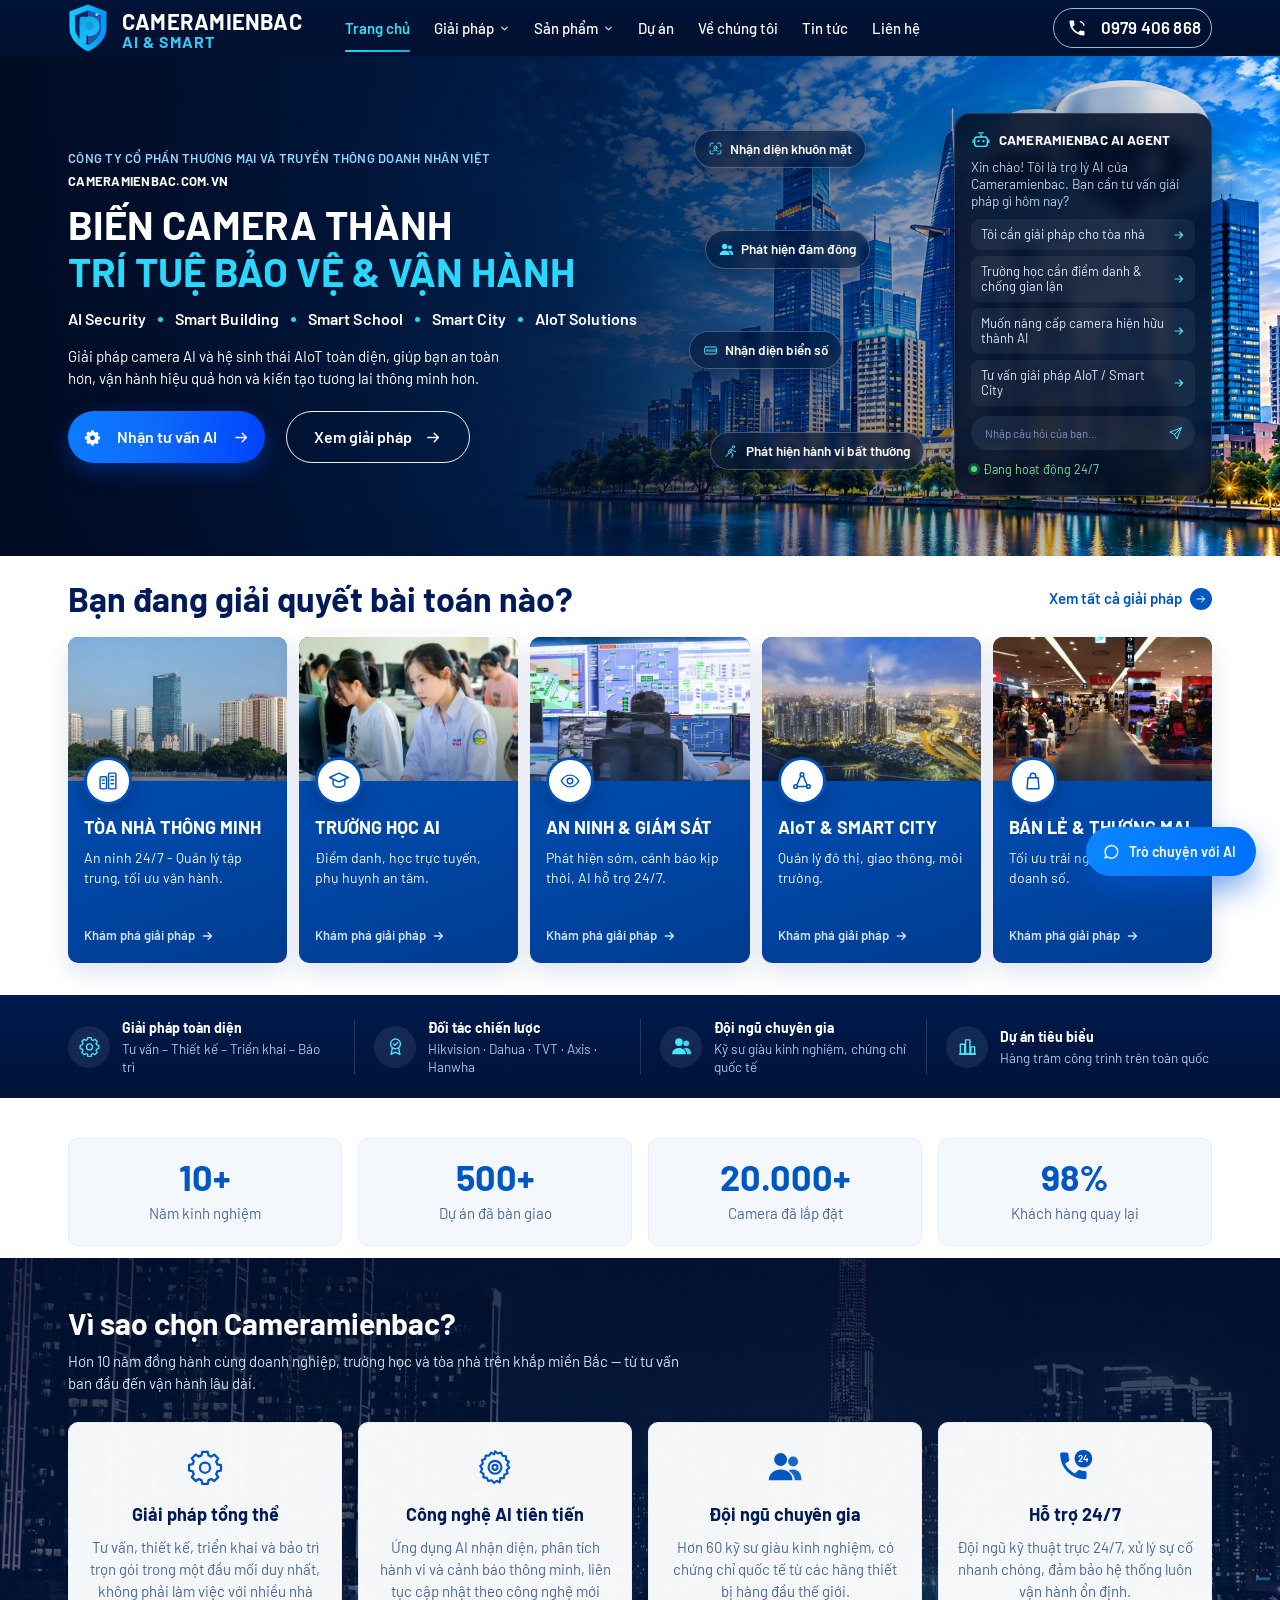
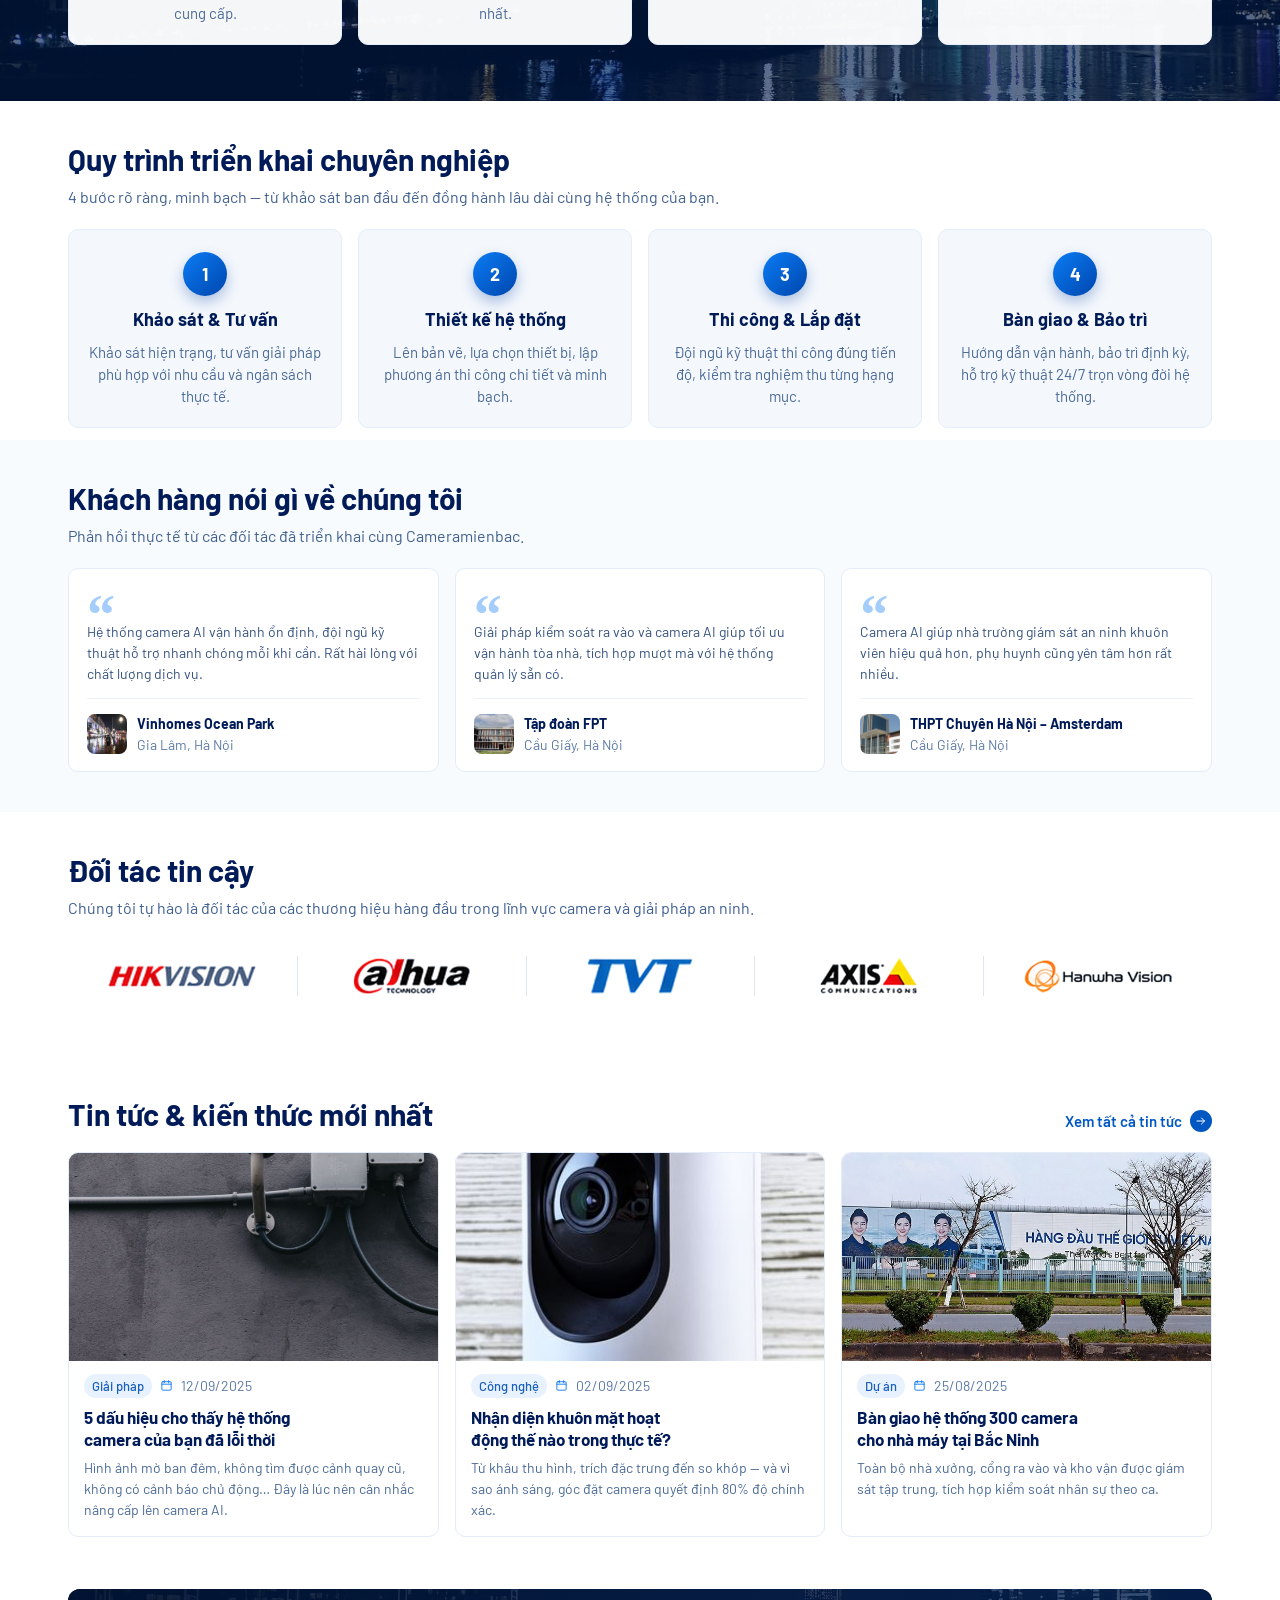
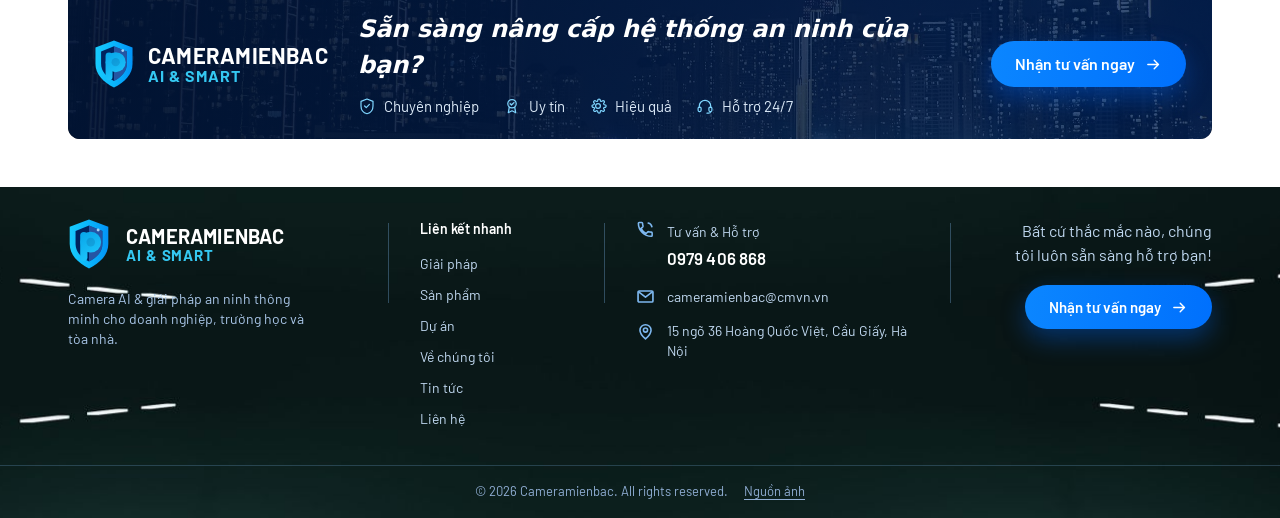
==== commit e013ef1c: "update" ====
--- a/index.html
+++ b/index.html
@@ -81,43 +81,6 @@
     </div>
   </section>
 
-  <a class="floating-chatbtn" href="lien-he" id="chatbtn-toggle" aria-haspopup="dialog" aria-controls="chatbox" aria-expanded="false">
-    <svg viewBox="0 0 24 24" stroke="currentColor" fill="none" stroke-width="1.8" stroke-linecap="round" stroke-linejoin="round" aria-hidden="true"><path d="M4 12.4a8 8 0 1 1 3.4 6.55L4 20l1.15-3.5A7.95 7.95 0 0 1 4 12.4Z"/></svg>
-    Trò chuyện với AI
-  </a>
-
-  <div class="chatbox" id="chatbox" hidden>
-    <div class="chatbox__panel" role="dialog" aria-modal="false" aria-labelledby="chatbox-title">
-      <div class="chatbox__head">
-        <div class="chatbox__head-info">
-          <span class="chatbox__avatar"><svg viewBox="0 0 24 24" stroke="currentColor" fill="none" stroke-width="1.6" stroke-linecap="round" stroke-linejoin="round" aria-hidden="true"><rect x="4.4" y="8.4" width="15.2" height="11.2" rx="3"/><path d="M12 8.4V5.2M9.4 3.4h5.2"/><circle cx="9" cy="13.4" r="1.3" fill="currentColor" stroke="none"/><circle cx="15" cy="13.4" r="1.3" fill="currentColor" stroke="none"/><path d="M2.6 12v3M21.4 12v3"/></svg></span>
-          <div>
-            <p class="chatbox__title" id="chatbox-title">Trợ lý AI Cameramienbac</p>
-            <p class="chatbox__status"><i></i>Đang hoạt động 24/7</p>
-          </div>
-        </div>
-        <button type="button" class="chatbox__close" id="chatbox-close" aria-label="Đóng khung chat">
-          <svg viewBox="0 0 24 24" stroke="currentColor" fill="none" stroke-width="2" stroke-linecap="round" stroke-linejoin="round" aria-hidden="true"><path d="M6 6l12 12M18 6 6 18"/></svg>
-        </button>
-      </div>
-      <div class="chatbox__messages" id="chatbox-messages">
-        <div class="chatbox__msg chatbox__msg--bot">Xin chào! Tôi là trợ lý AI của Cameramienbac. Bạn cần tư vấn giải pháp gì hôm nay?</div>
-        <div class="chatbox__chips" id="chatbox-chips">
-          <button type="button" class="chatbox__chip" data-chat-ask="Tôi cần giải pháp cho tòa nhà">Tôi cần giải pháp cho tòa nhà</button>
-          <button type="button" class="chatbox__chip" data-chat-ask="Trường học cần điểm danh &amp; chống gian lận">Trường học cần điểm danh &amp; chống gian lận</button>
-          <button type="button" class="chatbox__chip" data-chat-ask="Muốn nâng cấp camera hiện hữu thành AI">Muốn nâng cấp camera hiện hữu thành AI</button>
-          <button type="button" class="chatbox__chip" data-chat-ask="Tư vấn giải pháp AIoT / Smart City">Tư vấn giải pháp AIoT / Smart City</button>
-        </div>
-      </div>
-      <form class="chatbox__form" id="chatbox-form">
-        <input type="text" class="chatbox__input" id="chatbox-input" placeholder="Nhập câu hỏi của bạn…" autocomplete="off">
-        <button type="submit" class="chatbox__send" aria-label="Gửi tin nhắn">
-          <svg viewBox="0 0 24 24" stroke="currentColor" fill="none" stroke-width="1.6" stroke-linecap="round" stroke-linejoin="round" aria-hidden="true"><path d="M21 3 10.6 13.4M21 3l-6.6 18-3.8-7.6L3 9.8 21 3Z"/></svg>
-        </button>
-      </form>
-    </div>
-  </div>
-
   <!-- ================================================== Problems ======== -->
   <section class="problems">
     <div class="container">
@@ -130,7 +93,7 @@
 
         <article class="pcard">
           <div class="pcard__media">
-            <img src="assets/images/card-1.jpg" alt="Tòa nhà văn phòng hiện đại bên sông" loading="lazy" width="561" height="432">
+            <img src="assets/images/card-1.jpg" alt="Tòa nhà cao tầng tại Cầu Giấy, Hà Nội" loading="lazy" width="561" height="432">
           </div>
           <div class="pcard__body">
             <span class="pcard__badge"><svg viewBox="0 0 24 24" stroke="currentColor" fill="none" stroke-width="1.6" stroke-linecap="round" stroke-linejoin="round" aria-hidden="true">
@@ -144,7 +107,7 @@
 
         <article class="pcard">
           <div class="pcard__media">
-            <img src="assets/images/card-2.jpg" alt="Không gian học tập với học viên và giảng viên" loading="lazy" width="543" height="432">
+            <img src="assets/images/card-2.jpg" alt="Học sinh trong phòng máy tính" loading="lazy" width="543" height="432">
           </div>
           <div class="pcard__body">
             <span class="pcard__badge"><svg viewBox="0 0 24 24" stroke="currentColor" fill="none" stroke-width="1.6" stroke-linecap="round" stroke-linejoin="round" aria-hidden="true">
--- a/assets/css/style.css
+++ b/assets/css/style.css
@@ -3287,3 +3287,18 @@
   .app__cap { gap: 6px; padding: 8px 10px; font-size: 13.5px; }
   .app__cap i { width: 20px; height: 20px; }
 }
+
+/* image credits page */
+.footer__bottom-inner { display: flex; justify-content: center; gap: 16px; flex-wrap: wrap; }
+.footer__credits { color: #90aed4; text-decoration: underline; text-underline-offset: 3px; }
+.footer__credits:hover { color: var(--cyan-300); }
+.credits__wrap { overflow-x: auto; border: 1px solid #e3ecf7; border-radius: 10px; }
+.credits__table { width: 100%; border-collapse: collapse; font-size: 14px; color: #40608f; }
+.credits__table th { padding: 12px 14px; text-align: left; font-weight: 600; color: var(--ink-title); background: #f4f8fd; }
+.credits__table td { padding: 10px 14px; border-top: 1px solid #edf3fa; vertical-align: middle; }
+.credits__table td:first-child { width: 96px; }
+.credits__table img { width: 80px; aspect-ratio: 4 / 3; object-fit: cover; border-radius: 6px; }
+.credits__table a { color: var(--blue-600); word-break: break-word; }
+.credits__table td span { display: block; margin-top: 2px; font-size: 13px; color: #6d86ab; }
+.credits__note { margin-top: 14px; font-size: 14px; color: #6d86ab; }
+@media (max-width: 719px) { .credits__table { min-width: 560px; } }
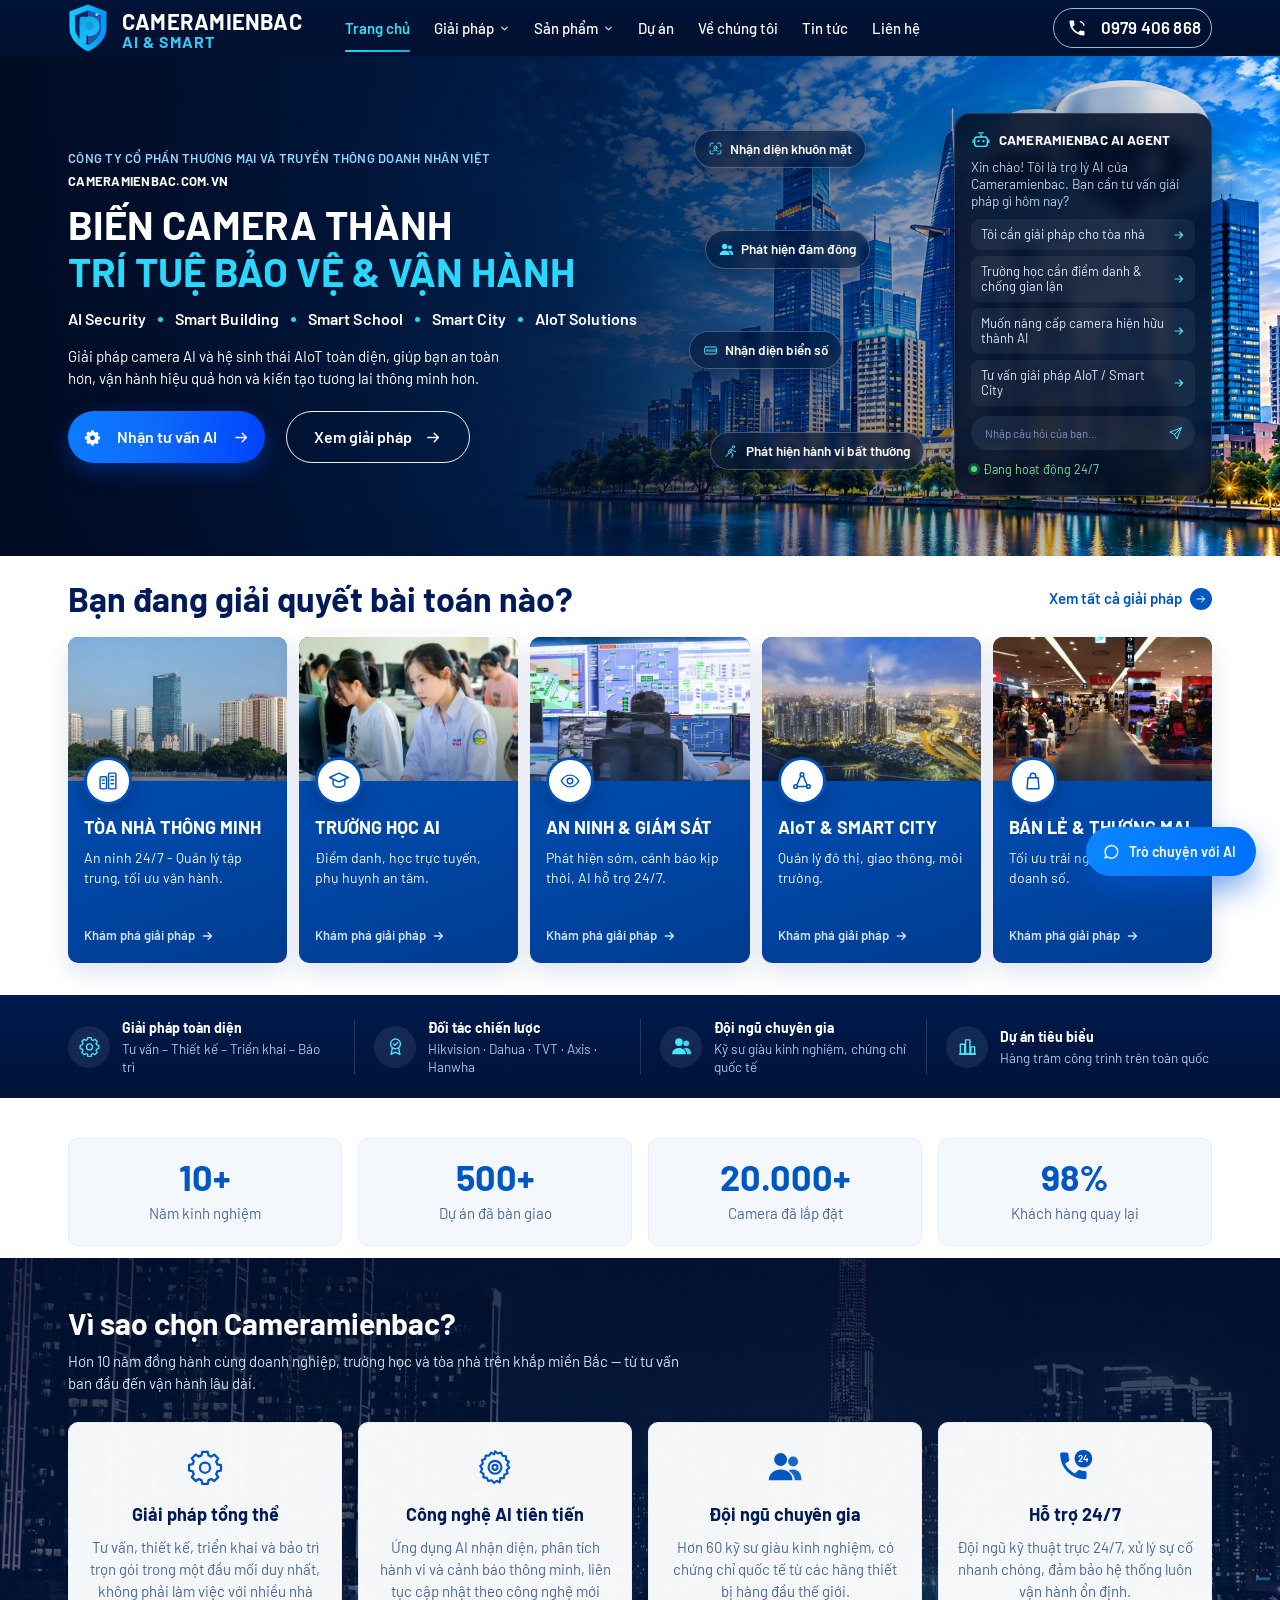
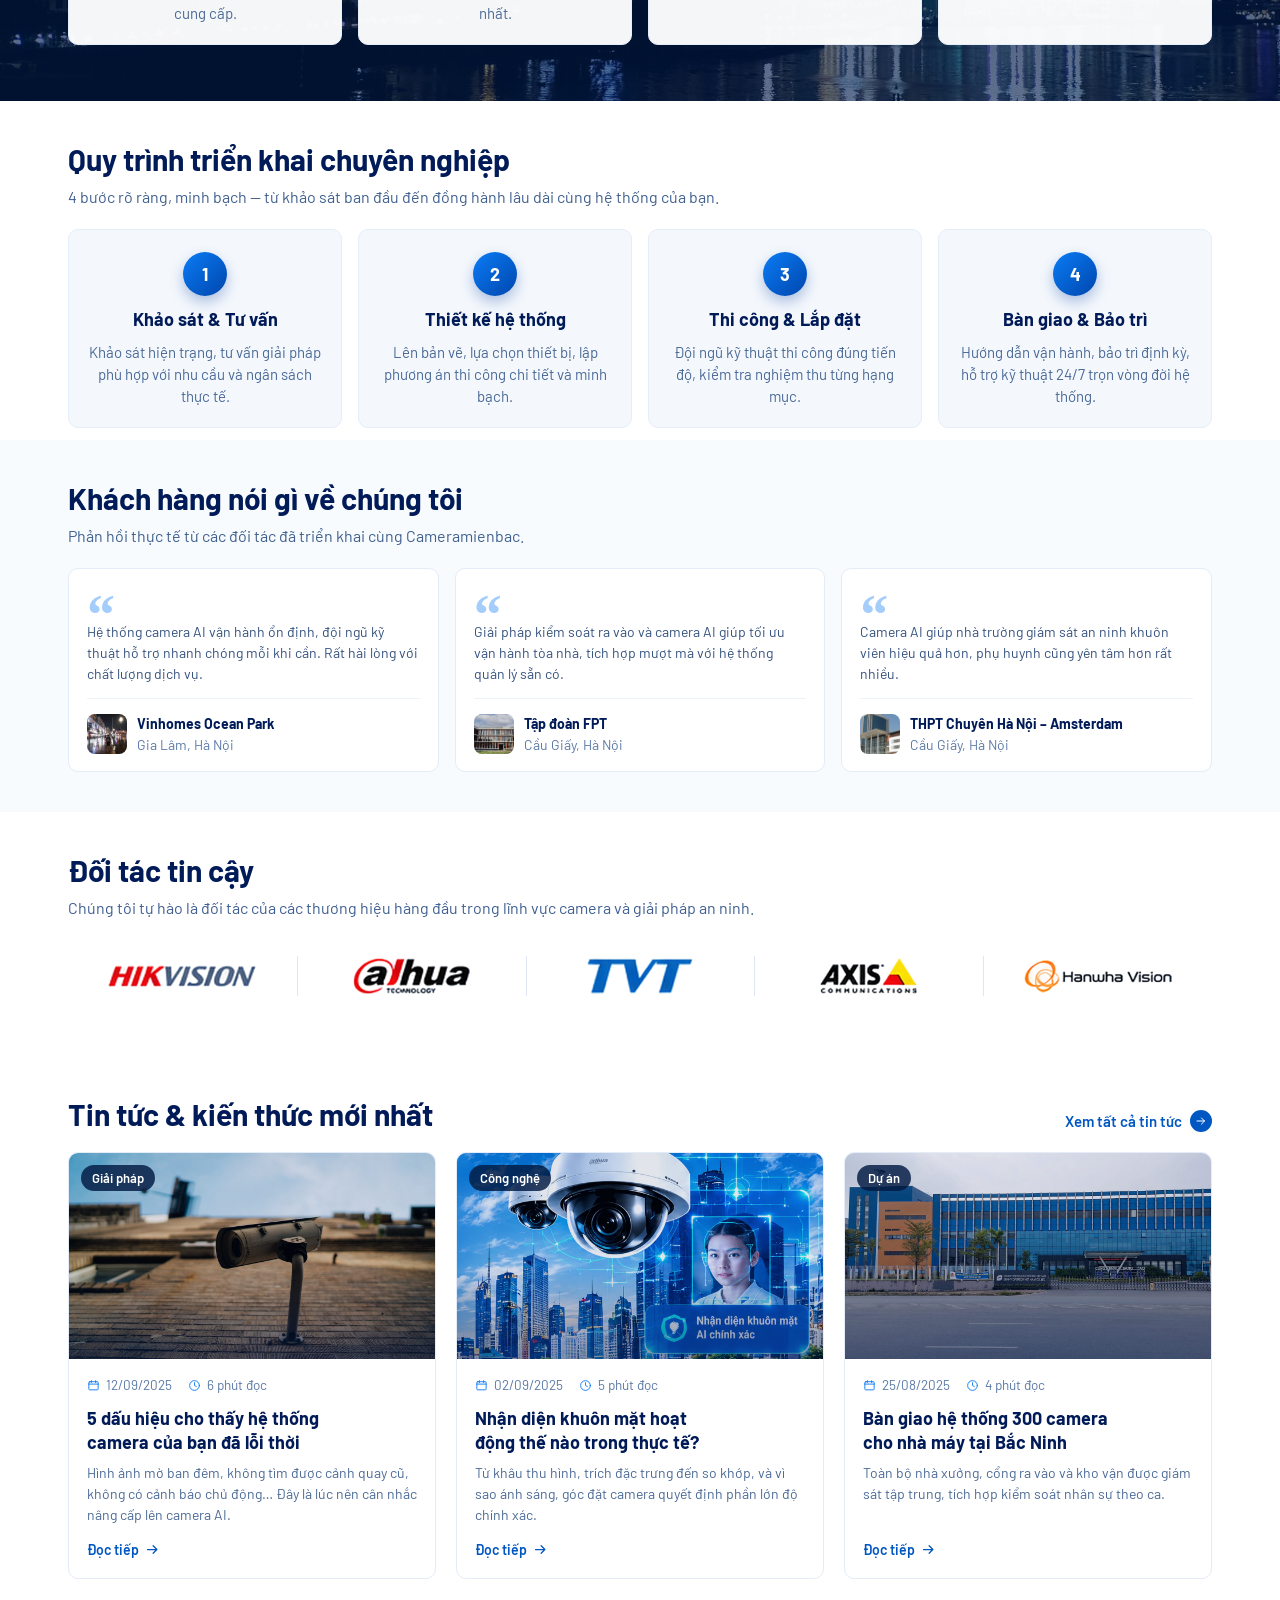
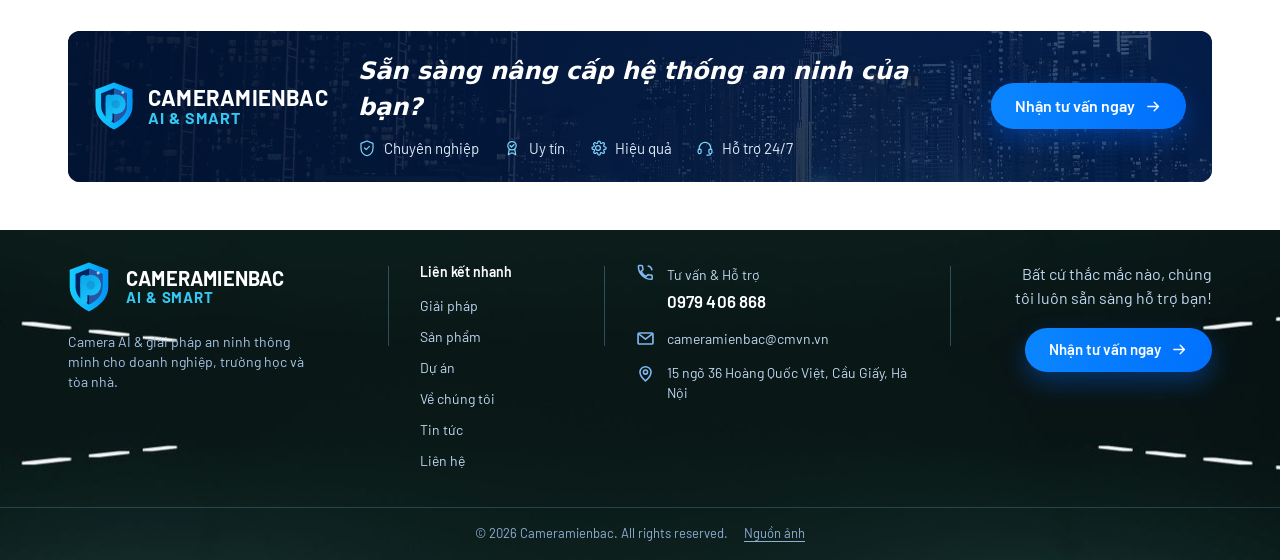
==== commit 8d1cd1cf: "update" ====
--- a/index.html
+++ b/index.html
@@ -356,29 +356,32 @@
         <h2 class="psec__title">Tin tức &amp; kiến thức mới nhất</h2>
         <a class="link-more" href="tin-tuc">Xem tất cả tin tức <i><svg viewBox="0 0 24 24" stroke="currentColor" fill="none" stroke-width="2" stroke-linecap="round" stroke-linejoin="round" aria-hidden="true"><path d="M4 12h15m-6-6 6 6-6 6"/></svg></i></a>
       </div>
-      <div class="grid grid--3">
+      <div class="news-list">
         <article class="news">
-          <div class="news__media"><img src="assets/images/news-feat.jpg" alt="5 dấu hiệu cho thấy hệ thống camera của bạn đã lỗi thời" loading="lazy"></div>
+          <a class="news__media" href="lien-he" tabindex="-1" aria-hidden="true"><img src="assets/images/news-1.jpg" alt="" loading="lazy"><span class="news__tag">Giải pháp</span></a>
           <div class="news__body">
-            <p class="news__meta"><span class="tag">Giải pháp</span><svg viewBox="0 0 24 24" stroke="currentColor" fill="none" stroke-width="1.6" stroke-linecap="round" stroke-linejoin="round" aria-hidden="true"><rect x="3.4" y="5" width="17.2" height="15.6" rx="2"/><path d="M3.4 9.6h17.2M8 3v4M16 3v4"/></svg>12/09/2025</p>
-            <h3 class="news__title">5 dấu hiệu cho thấy hệ thống camera của bạn đã lỗi thời</h3>
+            <p class="news__meta"><span><svg viewBox="0 0 24 24" stroke="currentColor" fill="none" stroke-width="1.6" stroke-linecap="round" stroke-linejoin="round" aria-hidden="true"><rect x="3.4" y="5" width="17.2" height="15" rx="1.6"/><path d="M3.4 9.4h17.2M8 3v3.6M16 3v3.6"/></svg>12/09/2025</span><span><svg viewBox="0 0 24 24" stroke="currentColor" fill="none" stroke-width="1.6" stroke-linecap="round" stroke-linejoin="round" aria-hidden="true"><circle cx="12" cy="12" r="9"/><path d="M12 6.8V12l3.4 2"/></svg>6 phút đọc</span></p>
+            <h3 class="news__title"><a href="lien-he">5 dấu hiệu cho thấy hệ thống camera của bạn đã lỗi thời</a></h3>
             <p class="news__text">Hình ảnh mờ ban đêm, không tìm được cảnh quay cũ, không có cảnh báo chủ động… Đây là lúc nên cân nhắc nâng cấp lên camera AI.</p>
+            <span class="news__more">Đọc tiếp <svg viewBox="0 0 24 24" stroke="currentColor" fill="none" stroke-width="2" stroke-linecap="round" stroke-linejoin="round" aria-hidden="true"><path d="M4 12h15m-6-6 6 6-6 6"/></svg></span>
           </div>
         </article>
         <article class="news">
-          <div class="news__media"><img src="assets/images/ai-news-2.jpg" alt="Nhận diện khuôn mặt hoạt động thế nào trong thực tế?" loading="lazy"></div>
+          <a class="news__media" href="lien-he" tabindex="-1" aria-hidden="true"><img src="assets/images/news-2.jpg" alt="" loading="lazy"><span class="news__tag">Công nghệ</span></a>
           <div class="news__body">
-            <p class="news__meta"><span class="tag">Công nghệ</span><svg viewBox="0 0 24 24" stroke="currentColor" fill="none" stroke-width="1.6" stroke-linecap="round" stroke-linejoin="round" aria-hidden="true"><rect x="3.4" y="5" width="17.2" height="15.6" rx="2"/><path d="M3.4 9.6h17.2M8 3v4M16 3v4"/></svg>02/09/2025</p>
-            <h3 class="news__title">Nhận diện khuôn mặt hoạt động thế nào trong thực tế?</h3>
-            <p class="news__text">Từ khâu thu hình, trích đặc trưng đến so khớp — và vì sao ánh sáng, góc đặt camera quyết định 80% độ chính xác.</p>
+            <p class="news__meta"><span><svg viewBox="0 0 24 24" stroke="currentColor" fill="none" stroke-width="1.6" stroke-linecap="round" stroke-linejoin="round" aria-hidden="true"><rect x="3.4" y="5" width="17.2" height="15" rx="1.6"/><path d="M3.4 9.4h17.2M8 3v3.6M16 3v3.6"/></svg>02/09/2025</span><span><svg viewBox="0 0 24 24" stroke="currentColor" fill="none" stroke-width="1.6" stroke-linecap="round" stroke-linejoin="round" aria-hidden="true"><circle cx="12" cy="12" r="9"/><path d="M12 6.8V12l3.4 2"/></svg>5 phút đọc</span></p>
+            <h3 class="news__title"><a href="lien-he">Nhận diện khuôn mặt hoạt động thế nào trong thực tế?</a></h3>
+            <p class="news__text">Từ khâu thu hình, trích đặc trưng đến so khớp, và vì sao ánh sáng, góc đặt camera quyết định phần lớn độ chính xác.</p>
+            <span class="news__more">Đọc tiếp <svg viewBox="0 0 24 24" stroke="currentColor" fill="none" stroke-width="2" stroke-linecap="round" stroke-linejoin="round" aria-hidden="true"><path d="M4 12h15m-6-6 6 6-6 6"/></svg></span>
           </div>
         </article>
         <article class="news">
-          <div class="news__media"><img src="assets/images/prj-9.jpg" alt="Bàn giao hệ thống 300 camera cho nhà máy tại Bắc Ninh" loading="lazy"></div>
+          <a class="news__media" href="lien-he" tabindex="-1" aria-hidden="true"><img src="assets/images/news-3.jpg" alt="" loading="lazy"><span class="news__tag">Dự án</span></a>
           <div class="news__body">
-            <p class="news__meta"><span class="tag">Dự án</span><svg viewBox="0 0 24 24" stroke="currentColor" fill="none" stroke-width="1.6" stroke-linecap="round" stroke-linejoin="round" aria-hidden="true"><rect x="3.4" y="5" width="17.2" height="15.6" rx="2"/><path d="M3.4 9.6h17.2M8 3v4M16 3v4"/></svg>25/08/2025</p>
-            <h3 class="news__title">Bàn giao hệ thống 300 camera cho nhà máy tại Bắc Ninh</h3>
+            <p class="news__meta"><span><svg viewBox="0 0 24 24" stroke="currentColor" fill="none" stroke-width="1.6" stroke-linecap="round" stroke-linejoin="round" aria-hidden="true"><rect x="3.4" y="5" width="17.2" height="15" rx="1.6"/><path d="M3.4 9.4h17.2M8 3v3.6M16 3v3.6"/></svg>25/08/2025</span><span><svg viewBox="0 0 24 24" stroke="currentColor" fill="none" stroke-width="1.6" stroke-linecap="round" stroke-linejoin="round" aria-hidden="true"><circle cx="12" cy="12" r="9"/><path d="M12 6.8V12l3.4 2"/></svg>4 phút đọc</span></p>
+            <h3 class="news__title"><a href="lien-he">Bàn giao hệ thống 300 camera cho nhà máy tại Bắc Ninh</a></h3>
             <p class="news__text">Toàn bộ nhà xưởng, cổng ra vào và kho vận được giám sát tập trung, tích hợp kiểm soát nhân sự theo ca.</p>
+            <span class="news__more">Đọc tiếp <svg viewBox="0 0 24 24" stroke="currentColor" fill="none" stroke-width="2" stroke-linecap="round" stroke-linejoin="round" aria-hidden="true"><path d="M4 12h15m-6-6 6 6-6 6"/></svg></span>
           </div>
         </article>
       </div>
--- a/assets/css/style.css
+++ b/assets/css/style.css
@@ -3302,3 +3302,103 @@
 .credits__table td span { display: block; margin-top: 2px; font-size: 13px; color: #6d86ab; }
 .credits__note { margin-top: 14px; font-size: 14px; color: #6d86ab; }
 @media (max-width: 719px) { .credits__table { min-width: 560px; } }
+
+/* ==========================================================================
+   News: one card system (cover 16:9 + tag on image + meta + title + excerpt)
+   ========================================================================== */
+.news { position: relative; }
+.news__media { position: relative; display: block; aspect-ratio: 16 / 9; }
+.news__media img { transition: transform .45s ease; }
+.news__tag {
+  position: absolute;
+  left: 12px; top: 12px;
+  padding: 4px 11px;
+  border-radius: 999px;
+  background: rgba(2, 26, 66, .82);
+  color: #fff;
+  font-size: 13px;
+  font-weight: 600;
+  line-height: 18px;
+}
+.news__body { padding: 16px 18px 18px; }
+.news__meta { gap: 16px; font-size: 13.5px; }
+.news__meta > span { display: inline-flex; align-items: center; gap: 6px; }
+.news__title { margin-top: 10px; font-size: 18px; line-height: 1.35; }
+.news__title a { color: inherit; }
+.news__title a::after { content: ""; position: absolute; inset: 0; }
+.news__text {
+  margin-top: 8px;
+  display: -webkit-box;
+  -webkit-line-clamp: 3;
+  -webkit-box-orient: vertical;
+  overflow: hidden;
+}
+.news__more {
+  display: inline-flex;
+  align-items: center;
+  gap: 6px;
+  margin-top: auto;
+  padding-top: 14px;
+  font-size: 14px;
+  font-weight: 600;
+  color: var(--blue-600);
+}
+.news__more svg { width: 15px; height: 15px; transition: transform .2s ease; }
+@media (hover: hover) {
+  .news:hover .news__media img { transform: scale(1.05); }
+  .news:hover .news__title a { color: var(--blue-600); }
+  .news:hover .news__more svg { transform: translateX(3px); }
+}
+
+.news-list { display: grid; grid-template-columns: repeat(3, minmax(0, 1fr)); gap: 20px; }
+.news--feat { grid-column: 1 / -1; display: grid; grid-template-columns: 1.25fr 1fr; }
+.news--feat .news__media { aspect-ratio: auto; min-height: 340px; }
+.news--feat .news__body { justify-content: center; padding: 28px 32px; }
+.news--feat .news__title { font-size: 26px; }
+.news--feat .news__text { -webkit-line-clamp: 4; font-size: 16px; line-height: 25px; }
+.news--feat .news__more { margin-top: 18px; padding-top: 0; }
+
+.news-filter { display: flex; flex-wrap: wrap; gap: 8px; margin-bottom: 24px; }
+.news-filter button {
+  height: 38px;
+  padding: 0 16px;
+  border: 1px solid #d5e5f8;
+  border-radius: 999px;
+  background: #fff;
+  color: #40608f;
+  font-size: 14px;
+  font-weight: 500;
+  transition: background-color .15s ease, color .15s ease, border-color .15s ease;
+}
+.news-filter button:hover { border-color: var(--blue-500); color: var(--blue-600); }
+.news-filter button.is-active { background: var(--blue-600); border-color: var(--blue-600); color: #fff; }
+
+@media (max-width: 1023px) {
+  .news-list { grid-template-columns: repeat(2, minmax(0, 1fr)); }
+  .news--feat { grid-template-columns: 1fr; }
+  .news--feat .news__media { aspect-ratio: 16 / 9; min-height: 0; }
+  .news--feat .news__body { padding: 18px 20px 20px; }
+  .news--feat .news__title { font-size: 22px; }
+}
+@media (max-width: 719px) {
+  .news-list { grid-template-columns: 1fr; gap: 16px; }
+  .news-filter { flex-wrap: nowrap; overflow-x: auto; margin-inline: calc(var(--gutter) * -1); padding-inline: var(--gutter); scrollbar-width: none; }
+  .news-filter button { flex: none; min-height: 40px; }
+  .news--feat .news__title { font-size: 20px; }
+}
+.news--feat.news--flat { grid-column: auto; display: flex; }
+.news--feat.news--flat .news__media { aspect-ratio: 16 / 9; min-height: 0; }
+.news--feat.news--flat .news__body { padding: 16px 18px 18px; justify-content: flex-start; }
+.news--feat.news--flat .news__title { font-size: 18px; }
+.news--feat.news--flat .news__text { -webkit-line-clamp: 3; font-size: 14px; line-height: 21px; }
+.news--feat.news--flat .news__more { margin-top: auto; padding-top: 14px; }
+@media (min-width: 720px) and (max-width: 1023px) {
+  .news-list > .news:first-child:not(.news--feat) ~ .news:last-child:nth-child(odd),
+  .news-list > .news--feat ~ .news:last-child:nth-child(even) {
+    grid-column: 1 / -1;
+    display: grid;
+    grid-template-columns: 1fr 1fr;
+  }
+  .news-list > .news:first-child:not(.news--feat) ~ .news:last-child:nth-child(odd) .news__media,
+  .news-list > .news--feat ~ .news:last-child:nth-child(even) .news__media { aspect-ratio: auto; min-height: 100%; }
+}
